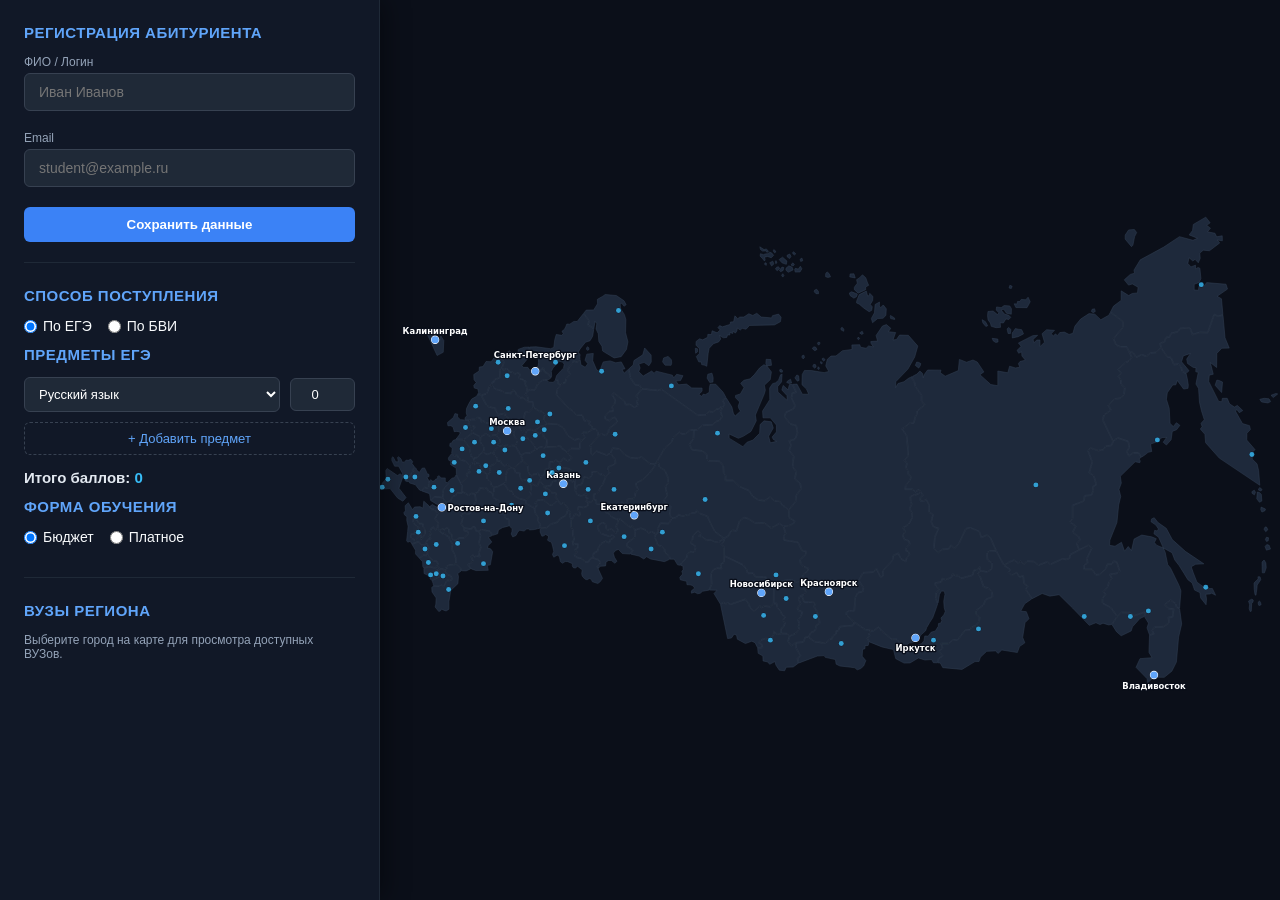
==== frontend/index.html @ 8ca17504 "Add files via upload" ====
<!DOCTYPE html>
<html lang="ru">
<head>
    <meta charset="UTF-8">
    <meta name="viewport" content="width=device-width, initial-scale=1.0, maximum-scale=1.0, user-scalable=no, viewport-fit=cover">
    <title>Интерактивная карта ВУЗов России</title>
    <link rel="stylesheet" href="styles.css">
</head>
<body>

<div id="app-container">
    <!-- Боковая панель на десктопе / Выдвижная шторка (Bottom Sheet) на смартфонах -->
    <div id="region-sidebar">
        <!-- Интерактивная зона свайпа и шапка шторки (активна на смартфонах) -->
        <div class="sheet-drag-area" id="sheet-drag-area">
            <div class="sheet-handle"></div>
            <div class="sheet-header-content">
                <div class="sheet-header-left">
                    <span class="sheet-icon">🎓</span>
                    <div>
                        <div class="sheet-title" id="sheet-title">Калькулятор и ВУЗы</div>
                        <div class="sheet-subtitle" id="sheet-subtitle">Нажмите или потяните вверх</div>
                    </div>
                </div>
                <div class="sheet-badge-wrap">
                    <span id="sheet-count-badge" class="sheet-count-badge" style="display: none;">0 ВУЗов</span>
                    <span class="sheet-toggle-arrow" id="sheet-arrow">▲</span>
                </div>
            </div>
        </div>

        <div class="sidebar-scrollable-content">
            <!-- Блок регистрации пользователя -->
            <div class="auth-section">
                <h3>Регистрация абитуриента</h3>
                <div id="reg-form" style="display: flex; flex-direction: column; gap: 8px;">
                    <div class="form-group">
                        <label>ФИО / Логин</label>
                        <input type="text" id="reg-name" class="form-input" placeholder="Иван Иванов">
                    </div>
                    <div class="form-group">
                        <label>Email</label>
                        <input type="email" id="reg-email" class="form-input" placeholder="student@example.ru">
                    </div>
                    <button class="btn-primary" onclick="handleRegister()">Сохранить данные</button>
                </div>
                <div id="reg-status" class="user-card" style="display: none;">
                    <p><strong>Пользователь:</strong> <span id="user-display-name">-</span></p>
                    <p><strong>Email:</strong> <span id="user-display-email">-</span></p>
                    <button style="background:none; border:none; color:#ef4444; cursor:pointer; padding:0; margin-top:4px; font-size:11px;" onclick="handleLogout()">Сменить аккаунт</button>
                </div>
            </div>

            <!-- Блок формата поступления и баллов ЕГЭ / БВИ -->
            <div class="ege-section">
                <h3>Способ поступления</h3>
                <div class="study-type-group" style="margin-bottom: 12px;">
                    <label>
                        <input type="radio" name="admissionMode" value="ege" checked onchange="toggleAdmissionMode()"> По ЕГЭ
                    </label>
                    <label>
                        <input type="radio" name="admissionMode" value="bvi" onchange="toggleAdmissionMode()"> По БВИ
                    </label>
                </div>
            
                <!-- Контейнер для динамических предметов ЕГЭ -->
                <div id="ege-container">
                    <h3>Предметы ЕГЭ</h3>
                    <div id="ege-subjects-list"></div>
                    <button type="button" id="add-subject-btn" class="btn-add-subject" onclick="addEgeSubject()">+ Добавить предмет</button>
                    <div class="ege-total" style="margin-top: 10px;">Итого баллов: <span id="total-ege-score">0</span></div>
                </div>
            
                <!-- Контейнер при выборе БВИ -->
                <div id="bvi-container" style="display: none; padding: 10px; background: #1e293b; border-radius: 8px; border: 1px solid #10b981; margin-bottom: 10px;">
                    <p style="margin: 0; font-size: 13px; color: #10b981; font-weight: 600;">★ Поступление по БВИ</p>
                    <p style="margin: 4px 0 0 0; font-size: 11px; color: #94a3b8;">Без вступительных испытаний (для победителей и призеров олимпиад)</p>
                </div>
            
                <h3 style="margin-top: 12px;">Форма обучения</h3>
                <div class="study-type-group">
                    <label>
                        <input type="radio" name="studyType" value="budget" checked onchange="updateSidebarUnis()"> Бюджет
                    </label>
                    <label>
                        <input type="radio" name="studyType" value="paid" onchange="updateSidebarUnis()"> Платное
                    </label>
                </div>
            </div>

            <!-- Список ВУЗов выбранного города/региона -->
            <div class="unis-section">
                <h3 id="sidebar-region-title">ВУЗы региона</h3>
                <div id="sidebar-unis-list">
                    <p style="font-size: 12px; color: #94a3b8;">Выберите город на карте для просмотра доступных ВУЗов.</p>
                </div>
            </div>
        </div>
    </div>

    <!-- Кнопка возврата к обзорной карте -->
    <button id="back-btn" onclick="resetMapView()">← Вся Россия</button>

    <!-- Контейнер для интерактивной SVG-карты -->
    <div id="map-container">
<svg id="russia-map" viewBox="0 0 800 500" fill="none" xmlns="http://www.w3.org/2000/svg">
    <!-- Фоновый прямоугольник для сброса масштаба -->
    <rect id="map-background" width="100%" height="100%" fill="transparent" />
    <g id="map-paths">
        <path class="region" data-region-name="Чукотский автономный округ" fill-rule="evenodd" clip-rule="evenodd" d="M632.98 124.92L632.32 126.79L633.97 127.89L635.84 126.79L635.18 124.48L632.98 124.92Z M563.68 120.09L565.22 123.38L575.1 123.49L577.96 118.22L576.09 114.16L574 116.46L569.94 116.13L568.84 118H566.64L566.31 120.2L563.68 120.09Z M559.83 103.61L559.17 106.03L561.15 106.47L561.92 104.38L559.83 103.61Z M662.37 62.57L668 69.25L669.23 68.01L670.77 60.32L672.61 56.73L670.56 53.96L665.44 54.37L662.37 58.98V62.57Z M749.26 129.71L747.98 115.58L744.07 113.36L753.34 106.96L752.03 102.65L734.8 101.22L732.71 103.96L728.01 104.35L727.49 108L723.71 107.74V102.65L728.01 101.22L729.71 97.69L728.8 88.43L727.1 87.77L725.01 89.08L724.88 85.68L720.83 87.25L718.09 84.12L719.14 79.03L722.53 82.03L724.49 80.46L727.36 83.6L729.06 79.68L728.67 74.98L731.8 72.37L737.28 72.89L746.42 65.97L744.2 63.36L748.77 64.02L748.64 59.58L743.68 60.49L742.24 57.36L735.58 56.05L738.2 52.79L734.8 50.31L737.93 48.09L734.02 43L722.92 49.53L722.27 54.88L719.27 58.79L726.71 61.8L722.66 63.62L710.65 60.36L696.69 69.63L675.8 80.98L670.19 90.12L670.71 92.86L666.92 93.91L661.57 98.74L665.36 103.44L668.75 102.39L673.84 105.26L673.32 110.35L668.62 110.88L665.49 112.7L658.83 108.53V117.01L652.04 122.1L649.42 127.18L660.69 135.63L660.79 135.7V141L660.73 141.07L652.28 150.96L654.37 156.37L658.41 158.13H663.97L664.04 158.27L666.17 162.7L669.68 163.22L669.79 163.24L669.85 163.35L672.1 167.33L676.81 165.06L676.9 165.02L676.99 165.05L681.4 166.46L684.76 163.47L684.82 163.41L684.9 163.4L690.08 163.05L693.93 159.02L693.23 155.14L693.19 154.93L693.39 154.87L697.27 153.63L698.32 149.94L698.37 149.78L698.53 149.76L701.83 149.42L702.87 146.29L702.92 146.16L703.05 146.13L709.13 144.7L710.71 141.89L710.78 141.77L710.91 141.76L720 141.22L720.18 141.21L720.24 141.38L722.35 147.16L728.67 145.23L728.71 145.22H728.75L735.67 145.39L741.25 129.38L741.34 129.11L741.59 129.24L744.96 131.01L749.26 129.71Z" fill="url(#paint0_linear_6001_6579)"/>
        <path class="region" data-region-name="Республика Саха (Якутия)" fill-rule="evenodd" clip-rule="evenodd" d="M475.85 174.8L478.86 177.19L480.24 175.01L480.7 173.2L479.03 172.16L477.02 171.86L475.85 174.8Z M544.13 150.73L549.18 151.39L549.4 153.92L547.42 154.47L545.12 153.04L544.13 150.73Z M557.42 142.38L558.3 146.45H560.38L560.82 142.82L558.73 141.07L557.42 142.38Z M562.03 145.79V150.4L567.19 149.3L572.02 146.78L570.38 143.04L567.19 142.6L564.77 142.05L563.02 144.69L562.03 145.79Z M554.56 124.92L556.87 128.43L561.15 129.31L561.26 124.37L559.83 121.95L554.78 121.63L552.14 123.49L548.08 122.83L547.75 125.58L550.17 128.11L548.85 129.64L545.01 126.46L540.39 126.9L540.06 130.63L540.5 134.48L542.59 137.11L543.36 140.08L547.64 141.29L551.59 140.96L551.27 136.78L554.12 137.11L556.32 133.49L558.95 134.04L560.71 132.06L558.95 130.3L555.11 129.2L552.04 125.58L554.56 124.92Z M535.23 134.15L535.89 137.11L538.52 140.19L540.17 139.53L538.19 135.9L535.23 134.15Z M649.2 127.61L647.87 130.19L640.69 134.24L635.47 129.28L630.25 128.76L622.8 133.59L617.72 139.85L615.89 146.25L612.49 147.29L608.32 145.21L604.27 145.6L602.18 148.34L600.35 146.77L598.66 148.6L596.57 146.64L599.57 143.64L592.52 143.12L588.48 146.64L590.69 154.21L586.65 158.13V152.26H583.91L581.17 154.73L580.51 151.73L584.56 148.08L580.25 148.34L567.46 154.87L569.94 157.87L566.29 161.39L567.72 164L570.33 162.7L570.59 166.48L573.73 170.14L568.89 171.31L567.46 173.27L568.77 176.4L564.85 177.06L559.63 175.49L558.06 181.36L549.18 179.8V192.85L542.92 191.81L533.26 183.06L536.78 180.58L530.91 171.83L527.13 170.01L521.38 171.96L514.99 169.48L514.07 179.41L502.46 184.37L498.02 181.36L498.67 179.01L486.79 178.88L483.66 183.06L482.88 185.8L482.09 181.76L479.87 179.8L477.26 182.54L473.64 184.35L473.44 186.83L475.13 189.09L475.17 189.13L475.18 189.19L475.95 193.21L481.54 201.12L481.59 201.19V206.41L484.44 209.84L484.6 210.03L484.41 210.18L477.89 215.36L477.51 218.36L477.5 218.42L477.47 218.47L475.94 220.76L474.79 226.34L474.74 226.56L474.53 226.53L471.33 226.15L466.17 230.36L466.15 230.37L466.13 230.38L464.39 231.28L468.49 237.53L468.52 237.59L468.53 237.65L469.92 255.13V255.24L469.85 255.31L466.26 259.29L468.63 261.12L468.75 261.21L468.72 261.36L467.75 266.01L469.85 268.3L469.92 268.37V271.72L472.4 273.43L472.55 273.54L472.49 273.72L471.29 276.89L471.28 276.94L471.25 276.97L467.52 281.48L467.16 284.71H473.33L473.4 284.77L476.04 286.84L479.06 284.83L479.2 285.01L480.79 286.99L480.92 287.15L480.91 287.17L482.99 290.32L483.13 290.52L482.92 290.66L480.56 292.16V294.95L483.17 295.15L485.35 293.63L485.57 293.47L485.7 293.71L488.4 298.89L488.43 298.94V299.01L488.21 305.16L491.84 307.2L491.8 307.38L490.24 313.82L492.19 318.14L496.58 319.46L496.84 319.54L496.73 319.79L493.37 327.62L492.71 337.37L496.08 340.96L499.73 338.17L499.79 338.12H499.87L505.36 337.9L507.31 334.42L507.47 334.14L507.7 334.36L510.66 337.33L514.52 332.83L520.58 319.81L520.63 319.7L520.76 319.68L524.81 319L524.87 318.99L524.94 319.02L532.91 322.21L532.95 322.31L534.66 327.46L539.37 325.32L539.49 325.26L539.6 325.34L542.53 327.36L542.58 327.4L542.61 327.47L547.91 339.48L554.79 352.24L559.12 349.4L559.14 349.39L559.17 349.38L563.67 347.58L563.8 347.53L563.91 347.62L567.35 350.41L569.21 348.75L569.38 348.6L569.54 348.75L572.3 351.29L574.83 348.76L574.9 348.68L575.01 348.69L581.31 348.91L581.39 348.92L581.45 348.96L585.39 352.03L593.13 349.15L593.27 349.1L593.37 349.19L595.96 351.35L606.61 346.46L606.69 346.43L606.76 346.44L609.84 347.1L613.19 345.85L612.77 343.35L612.74 343.17L612.9 343.09L621.14 338.8L619.08 332.99L619.03 332.85L619.13 332.74L621.9 329.78L620.76 326.91L615.48 323.46L615.3 323.34L615.4 323.15L618.18 317.79L613.01 314.22L612.79 314.06L612.97 313.86L615.37 311.05V299.07L615.53 299.01L625.65 295.16L626.05 290.59L626.07 290.38L626.28 290.37L632.28 289.97L633.64 286.26L633.44 282.41L633.43 282.25L636.47 280.83L634.29 273.11L630.26 270.28L630.12 270.18L630.17 270.02L632.81 260.65L629.15 250.87L629.1 250.74L629.18 250.63L631.23 247.96L631.34 247.83L631.5 247.88L638.63 250.32L643.17 249.34L644.76 246.55L644.82 246.45L644.94 246.43L650.33 245.64L651.29 242.18L642.32 223.58L642.29 223.51L642.3 223.43L643.21 218.88L643.23 218.79L643.31 218.73L649.32 214.49L647.06 210.13L646.97 209.97L647.11 209.84L652.93 204.39L652.99 204.33L653.07 204.32L658.25 203.79L661.22 200.46L661.75 194.66L658.39 191.65L658.31 191.58L658.3 191.48L658.13 187.73L655.98 184.51L655.87 184.34L658.58 181.81L655.82 178.53L655.66 178.35L655.84 178.2L662.56 172.02L662.6 171.99L662.64 171.97L665.66 170.72L667.91 167.44L663.67 158.62H658.32L658.27 158.6L654.09 156.78L653.99 156.74L653.96 156.64L651.77 151L651.72 150.87L651.82 150.76L660.3 140.82V135.94L649.2 127.61Z" fill="url(#paint1_linear_6001_6579)"/>
        <path class="region" data-region-name="Магаданская область" fill-rule="evenodd" clip-rule="evenodd" d="M676.88 256.37L680.37 254.07L682.72 252.11L685.98 251.33L684.94 244.67L690.68 242.84L695.12 238.93L699.17 238.8L696.16 243.1L699.04 245.59L703.21 240.89L704.26 233.45L708.04 232.01L711.04 228.09L707.91 225.74L705.17 229.14L702.3 226.4L701.52 212.95L699.04 204.99L699.82 199.11L704.65 192.2L707.39 192.07L708.7 188.15L714.31 195.85L718.22 195.2L718.49 192.33L717.57 186.45L716.58 182.32L712.81 180.19L712.71 180.14L712.69 180.02L711.97 176.26L709.54 174L705.62 174.36L705.44 174.37L705.37 174.2L703.04 168.1L699.69 167.39L699.59 167.37L699.53 167.29L694.16 159.48L690.37 163.45L690.3 163.52H690.21L685.02 163.88L681.62 166.92L681.52 167.01L681.39 166.97L676.93 165.54L672.11 167.87L671.91 167.96L671.79 167.76L669.49 163.69L666.42 163.23L668.4 167.36L668.47 167.49L668.39 167.6L666.02 171.06L665.98 171.12L665.91 171.14L662.86 172.4L656.34 178.4L659.1 181.68L659.25 181.85L659.08 182.01L656.5 184.42L658.57 187.52L658.61 187.57V187.64L658.79 191.36L662.16 194.38L662.26 194.46L662.25 194.58L661.7 200.59L661.69 200.67L661.64 200.73L658.55 204.18L658.48 204.25L658.39 204.26L653.2 204.8L647.57 210.07L649.85 214.45L649.95 214.64L649.78 214.77L643.67 219.07L642.8 223.45L651.64 241.8L655.72 239.08L655.82 239.02L655.93 239.05L665.17 242.13L665.31 242.18L665.34 242.32L666.36 247.45L666.38 247.53L666.34 247.61L664.14 251.61L665.8 254.93L669.47 252.23L669.54 252.18H669.61H674.34H674.48L674.55 252.3L676.88 256.37Z" fill="url(#paint12_linear_6001_6579)"/>
        <path class="region" data-region-name="Приморский край" fill-rule="evenodd" clip-rule="evenodd" d="M684 414.66L683.5 429.89L686.24 434.59L675.54 435.51L672.02 443.21L681.94 453.39L682.2 457.18L687.68 451.96L697.08 452.09L703.86 446.6L707.91 438.51L709.87 416.32L712.61 404.7L710.79 391.11L708.11 390.35L707.96 390.31L707.93 390.16L707.28 386.91L702.82 383.72L697.82 387.47L700.79 390.68L705.51 391.08L705.77 391.1L705.74 391.35L704.66 398.71L704.63 398.92H704.43L701.08 399.05L701.59 403.74L701.6 403.89L701.48 403.97L696.66 407.18L696.61 407.22H696.54L688.62 407.75L686.64 410.35L688.18 413.43L688.32 413.71L688.01 413.77L684 414.66Z" fill="url(#paint13_linear_6001_6579)"/>
        <path class="region" data-region-name="Хабаровский край" fill-rule="evenodd" clip-rule="evenodd" d="M679.63 398.24L683.11 403.92L681.81 408.1L683.93 414.18L687.6 413.37L686.14 410.43L686.07 410.3L686.16 410.18L688.3 407.37L688.37 407.28L688.48 407.27L696.44 406.74L701.09 403.65L700.57 398.84L700.54 398.58L700.8 398.57L704.21 398.44L705.22 391.54L700.65 391.16L700.56 391.15L700.5 391.08L697.28 387.6L697.1 387.4L697.32 387.24L702.67 383.23L702.81 383.12L702.96 383.22L707.64 386.57L707.72 386.63L707.74 386.72L708.38 389.92L710.77 390.6L711.96 375.2L710.26 370.37L702.69 354.97L700.21 351.97L697.99 341.13L696.48 337.53L695.95 336.95L690.29 334.61L688.33 332.26L690.03 328.86L685.85 327.17L677.11 325.6L670.32 329.12L667.97 339.44L665.1 335.78L661.83 339.96L659.09 332L653.35 335.52L648.52 334.74L648.78 330.17L655.05 314.51L656.61 298.84L658.44 291.27L656.88 285.01L658.96 279.39L658.05 273.39L671.23 260.47L675.41 261.25L675.8 259.68L674.63 257.85L676.47 256.64L674.2 252.67H669.69L665.86 255.49L665.63 255.66L665.5 255.41L663.65 251.71L663.59 251.6L663.65 251.49L665.87 247.46L664.88 242.55L655.89 239.55L651.76 242.31L650.76 245.92L650.71 246.07L650.56 246.1L645.13 246.9L643.55 249.67L643.49 249.76L643.39 249.79L638.66 250.81L638.6 250.83L638.53 250.81L631.51 248.4L629.65 250.82L633.3 260.55L633.32 260.63L633.3 260.7L630.68 269.98L634.64 272.76L634.72 272.81L634.74 272.89L637 280.9L637.05 281.1L636.87 281.18L633.93 282.55L634.13 286.29V286.34L634.12 286.38L632.68 290.29L632.63 290.43L632.47 290.45L626.52 290.84L626.12 295.36L626.11 295.51L625.97 295.56L615.86 299.4V311.14V311.23L615.8 311.3L613.51 313.97L618.63 317.51L618.8 317.64L618.71 317.83L615.93 323.18L621.09 326.55L621.15 326.59L621.18 326.66L622.41 329.74L622.47 329.88L622.36 330L619.59 332.97L621.58 338.58L629.77 334.32L629.93 334.23L630.06 334.37L632.76 337.29L632.87 337.41L632.8 337.56L628.78 346.27L629.22 350.48L629.24 350.64L629.1 350.72L626.08 352.44L626.28 355.88H633.03H633.16L633.23 355.99L636.3 360.6L639.68 360.39L645.18 355.33L646.06 351.57L646.1 351.39H646.3H650.42L651.7 348.82L651.78 348.66L651.96 348.69L654.88 349.14L655.03 349.16L655.07 349.31L657.77 357.63L657.82 357.77L657.71 357.87L655.92 359.67L655.86 359.73L655.78 359.74L649.13 360.81L650.79 364.34L650.86 364.49L650.75 364.61L648.1 367.48L647.44 371.24L647.42 371.3L647.38 371.35L643.46 375.93L645.14 378.02L645.25 378.16L645.14 378.31L642.49 381.85V386.12L649.56 389.65L649.61 389.67L649.64 389.72L655.33 397.59L658.88 394.22L658.96 394.15L659.05 394.16L666.68 394.29H666.77L666.83 394.34L670.21 397.07L680.39 393.63L680.81 393.49L680.7 393.92L679.63 398.24Z" fill="url(#paint14_linear_6001_6579)"/>
        <path class="region" data-region-name="Еврейская автономная область" fill-rule="evenodd" clip-rule="evenodd" d="M650.75 405.32L654.66 411.49L658.83 415.14L667.71 410.84L668.88 407.18L675.54 399.74L679.17 398.08L680.12 394.23L670.24 397.57L670.11 397.62L670.01 397.53L666.59 394.77L659.14 394.64L655.48 398.12L650.75 405.32Z" fill="url(#paint15_linear_6001_6579)"/>
        <path class="region" data-region-name="Амурская область" fill-rule="evenodd" clip-rule="evenodd" d="M579.71 382.12L588.6 377.55L595.39 379.9L603.62 378.6L615.63 390.47L630.51 405.88L636.38 403.53L640.04 405.22L642.65 403.92L647.61 405.49L650.29 405.14L655 397.97L649.29 390.05L642.14 386.48L642.01 386.41V386.26V381.77V381.69L642.05 381.62L644.64 378.17L642.96 376.07L642.83 375.91L642.96 375.76L646.97 371.09L647.63 367.33L647.65 367.26L647.69 367.21L650.28 364.4L648.55 360.73L648.41 360.44L648.73 360.39L655.63 359.27L657.27 357.63L654.66 349.6L652.06 349.2L650.79 351.74L650.72 351.87H650.57H646.49L645.63 355.51L645.62 355.58L645.56 355.63L639.94 360.81L639.88 360.86L639.79 360.87L636.19 361.09L636.05 361.1L635.97 360.98L632.9 356.37H626.06H625.83L625.81 356.14L625.59 352.32L625.58 352.17L625.71 352.09L628.72 350.37L628.29 346.26L628.28 346.19L628.31 346.13L632.29 337.51L629.83 334.84L613.28 343.44L613.7 345.97L613.73 346.16L613.54 346.23L609.95 347.58L609.88 347.61L609.81 347.59L606.74 346.94L596.02 351.85L595.88 351.91L595.76 351.81L593.17 349.65L585.43 352.53L585.3 352.58L585.2 352.49L581.21 349.39L575.1 349.18L572.47 351.8L572.31 351.97L572.14 351.81L569.38 349.26L567.52 350.91L567.36 351.05L567.2 350.92L563.71 348.09L559.37 349.82L555.15 352.59L560.49 356.15L560.69 356.29L560.55 356.49L558.96 358.72L561.42 361.18L565.88 358.7L566.09 358.59L566.21 358.8L568.34 362.57L571.76 361.76L572.03 361.69L572.06 361.98L572.56 368.69L576.04 370.68L576.27 370.81L576.12 371.03L574.16 373.81L579.71 382.12Z" fill="url(#paint16_linear_6001_6579)"/>
        <path class="region" data-region-name="Камчатский край" fill-rule="evenodd" clip-rule="evenodd" d="M774.96 287.09L775.28 288.61L777.25 289.88L778.2 287.47L777.12 285.69L774.96 287.09Z M781.18 284.17L780.86 285.63L783.02 286.45L784.16 285.18L782.07 283.35L781.18 284.17Z M779.85 287.35L779.34 293.37L781.69 296.42L783.85 295.41L783.4 289.44L781.69 287.85L779.85 287.35Z M783.21 300.74L782.89 302.96L783.91 305.18L786.7 303.91L787.08 302.45L783.21 300.74Z M786.8 318.38L785.76 320.37L787.32 322.62L789.23 320.81L788.02 318.55L786.8 318.38Z M791.98 201.39L794.02 203.42L797.98 200.17L796.25 199.76L791.98 201.39Z M743.85 187.88L742.32 192.45L748.11 198.95L748.92 189.61L745.78 188.19L743.85 187.88Z M782.03 204.94L783.55 207.28L789.34 208.19L791.68 206.98L790.26 204.54L785.99 204.03L782.03 204.94Z M782.05 281.35L781.01 268.3L779.57 262.29L775.27 257.99L775.66 251.59L777.88 249.76L770.44 241.15L770.57 235.14L773.7 231.75L772.92 228.35L766.65 226.53L760.25 215.17L761.82 214.13L763.78 216.87L766.91 214.91L762.08 210.34L759.47 211.78L755.3 209.07L755.23 209.15L753.08 204.08H748.77L748.25 207.08L745.5 206.82L736.63 189.06L737.15 183.45L740.68 182.67L738.06 172.23L743.68 176.66L743.81 164.13L748.25 159.56L754.9 159.43L751.12 150.17L749.31 130.2L745 131.51L744.91 131.54L744.82 131.49L741.61 129.8L736.07 145.72L736.01 145.89L735.83 145.88L728.78 145.7L722.27 147.69L722.05 147.76L719.85 141.71L711.07 142.24L709.5 145.03L709.45 145.13L709.34 145.15L703.29 146.58L702.24 149.72L702.19 149.87L702.04 149.88L698.74 150.23L697.7 153.89L697.66 154.02L697.54 154.06L693.74 155.26L694.42 159L699.88 166.94L703.27 167.65L703.4 167.68L703.44 167.8L705.76 173.86L709.61 173.51L709.71 173.5L709.79 173.57L712.36 175.95L712.42 176.01L712.43 176.09L713.15 179.82L716.69 181.82L719.14 179.54L712.48 171.57L714.05 166.35L720.44 164.13L717.05 169.22L717.83 173.14L722.92 176.66L725.27 176.79L725.14 180.45L727.36 180.97L725.27 191.41L727.62 195.33L728.41 207.47L730.23 215.3L732.71 223.13L729.84 226.27L730.75 229.27L729.19 231.36L733.23 236.06L733.89 243.5L746.03 257.2L782.05 281.35Z" fill="url(#paint17_linear_6001_6579)"/>
        <path class="region" data-region-name="Сахалинская область" fill-rule="evenodd" clip-rule="evenodd" d="M786.98 329.56L788.02 331.29L789.49 330.77L789.84 328L787.93 327.56L786.98 329.56Z M788.28 334.06L786.72 335.71L787.93 339L791.57 338.05L790.36 334.67L788.28 334.06Z M785.85 347.75L784.03 349.57L784.12 353.39L784.2 357.37L784.29 359.19H786.2L787.76 354.68L787.41 350.27L785.85 347.75Z M780.39 362.66L782.3 362.75L782.9 365.26L781.52 367.42L779.7 370.02L779.52 372.88L779 376.43L778.66 379.12L777.79 378.69L777.1 374.01L776.93 368.2L779.27 365.78L780.57 364.65L780.39 362.66Z M773.52 393.66L774.46 393.25L774.83 386.48L776 385.12L776.22 383.35L774.98 382.57L773.07 383.47L772.02 384.3L772.96 387.27L772.62 391.11L773.52 393.66Z M780.65 386.85L781.29 388.32L783.2 387.64L782.79 385.61L781.74 384.14L780.69 385.16L780.65 386.85Z M696.48 337.53L696.3 337.09L704 341.27L706.48 347.79L710.26 352.62L714.83 359.93L718.09 365.28L721.88 368.15L723.05 371.55L724.1 374.55L728.8 376.77L729.45 381.47L734.28 387.6L734.67 382.25L734.02 378.2L737.8 377.94L739.24 377.29L742.76 379.12L739.89 373.11H735.71L731.28 371.16L726.19 367.5L722.92 359.15L721.09 353.79L725.01 351.58L732.32 351.19L715.87 340.09L704.26 329.65L698.9 319.6L691.59 314.51L688.2 310.2L685.85 311.24L685.33 313.72L689.64 316.72L691.99 320.25L690.68 321.95L688.59 321.42L687.94 324.43L692.12 327.56L696.3 337.09L695.95 336.95L696.48 337.53Z" fill="url(#paint22_linear_6001_6579)"/>
        <path class="region" data-region-name="Воронежская область" fill-rule="evenodd" clip-rule="evenodd" d="M72.05 279.8L73.1401 281.87L72.9501 286.68L76.2701 288.46L76.2901 288.47L78.69 290.01L80.9201 288.47L80.98 288.42L81.0701 288.43L84.44 288.61L87.9701 286.45L88.3601 283.75L88.3901 283.52L88.6301 283.55L92.59 284.08L94.6701 283.42L94.87 283.36L94.9601 283.55L96.5201 286.67L100.03 287.92L100.81 287.22L101.05 283.3L98.7901 281.6L98.7001 281.54L98.69 281.42L98.5301 278.89L97.1001 277.54L94.91 275.93L94.8 275.85L94.8101 275.72L95.05 271.87L90.6801 268.48L90.6001 268.42L90.59 268.32L90.1801 265.74L88.5201 264.95L88.3801 264.88V264.73V263.1L87.7201 261.92L85.2401 261.77L84.8 262.79L84.7501 262.92L84.6101 262.94L83.6001 263.11L83.4601 263.13L83.37 263.02L82.6801 262.18H81.62L80.0001 263.65V266.42V266.5L79.9501 266.57L78.9901 267.9L79.8201 268.52L79.91 268.58V268.7L80.0001 270.05L80.0201 270.32L79.7501 270.31L77.9501 270.23L77.2201 271.46L77.7101 273.91L77.7401 274.04L77.6501 274.13L72.05 279.8Z" fill="url(#paint29_linear_6001_6579)"/>
        <path class="region" data-region-name="Белгородская область" fill-rule="evenodd" clip-rule="evenodd" d="M63.54 253.43L61.65 255.77L60.74 257.2L61.13 259.16L63.09 260.07L62.83 263.08L67.79 266.21L67.92 271.95L71.81 279.35L77.21 273.88L76.73 271.47L76.71 271.38L76.76 271.3L77.6 269.86L77.68 269.73L77.82 269.74L79.5 269.81L79.44 268.84L78.51 268.14L78.32 268L78.46 267.81L79.51 266.35V263.64L75.92 259.96L72.36 259.21L72.31 259.2L72.27 259.18L69.74 257.48L69.66 257.43L69.64 257.35L69.01 255.21L67.72 254.99L66.44 255.71L66.3 255.8L66.17 255.69L63.54 253.43Z" fill="url(#paint30_linear_6001_6579)"/>
        <path class="region" data-region-name="Курская область" fill-rule="evenodd" clip-rule="evenodd" d="M66.95 240.74L64.79 241.67L63.74 243.76L62.17 244.15L62.04 246.76L64.26 248.07L63.72 252.94L66.35 255.21L67.55 254.53L67.63 254.49L67.71 254.5L69.23 254.75L69.38 254.78L69.43 254.93L70.08 257.13L72.5 258.75L76.09 259.5L76.16 259.51L76.21 259.57L79.77 263.21L81.37 261.76L81.44 261.69H81.53H82.8H82.91L82.99 261.78L83.66 262.6L84.4 262.48L84.8 261.54L83.2 259.37L83.15 259.31V259.24L82.99 257.12L81.29 256.58L81.19 256.55L81.14 256.45L80.63 255.35L80.61 255.3V255.25V253.47L79.82 252.43L79.77 252.37V252.28V248.47L74.06 241.01L66.95 240.74Z" fill="url(#paint31_linear_6001_6579)"/>
        <path class="region" data-region-name="Брянская область" fill-rule="evenodd" clip-rule="evenodd" d="M75.03 223.3L71.44 223L68.83 220.52L69.09 218.17L66.61 217.65L65.18 221.18L59.96 225.61L60.35 228.48L63.09 228.35L65.18 230.05L65.96 233.71L68.31 233.45L71.05 233.97V235.79L67.64 240.28L74.11 240.52L82.15 234.63L81.52 233.59L81.48 233.53V233.47V232.17V232.06L81.55 231.99L82.51 231.03L82.53 231.02L82.56 231L83.92 230.19L83.77 229.11L82.14 228.99L81.26 229.69L81.13 229.79L80.99 229.71L79.55 228.89L79.49 228.85L79.45 228.79L78.56 227.08L78.54 227.03V226.97L78.47 225.4V225.33L78.5 225.27L79.33 223.83L75.48 223.58H75.41L75.35 223.53L75.03 223.3Z" fill="url(#paint32_linear_6001_6579)"/>
        <path class="region" data-region-name="Смоленская область" fill-rule="evenodd" clip-rule="evenodd" d="M86.39 201.2L85.8 202.25L81.49 204.73L79.27 208.25L76.92 213.08L76.66 217L77.32 219.35L75.62 221.44L75.51 223.05L75.58 223.1L79.69 223.36L81.35 222.64L81.4 222.61H81.45L84.71 222.68L86.49 221.04L86.56 220.97H86.66L89.06 221.11L89.23 221.12L89.28 221.28L90.29 224.75L91.18 224.22L91.26 224.18L91.34 224.19L93.12 224.47L93.22 224.48L93.28 224.57L94.16 225.82L98.82 225.36L101.6 223.57L104.69 219.14L104.81 218.07L102.68 215.48L102.64 215.43L102.63 215.36L102.31 213.01L97.08 212.08L97.03 212.07L96.98 212.04L94.45 210.19L94.4 210.15L94.38 210.1L91.02 203.81V203.8L91.01 203.79L89.95 201.27L88.95 200.74L86.92 201.26L86.87 201.27H86.82L86.39 201.2Z" fill="url(#paint33_linear_6001_6579)"/>
        <path class="region" data-region-name="Орловская область" fill-rule="evenodd" clip-rule="evenodd" d="M74.53 240.82L80.2 248.24L80.25 248.31V248.39V252.2L81.05 253.24L81.1 253.3V253.39V255.2L81.54 256.15L83.26 256.7L85.9 256.83L86.71 255.39L86.74 255.34L86.77 255.32L91.76 251.27L92.28 247.18L90.11 245.21L90.08 245.18L90.06 245.13L88.96 242.74L88.94 242.68V242.63L89.07 238.47L82.5 234.98L74.53 240.82Z" fill="url(#paint34_linear_6001_6579)"/>
        <path class="region" data-region-name="Липецкая область" fill-rule="evenodd" clip-rule="evenodd" d="M91.96 251.74L87.11 255.66L86.24 257.2L86.17 257.33L86.02 257.32L83.48 257.2L83.63 259.14L85.21 261.28L87.88 261.44L88.02 261.45L88.08 261.56L88.84 262.92L88.87 262.97V263.04V264.58L90.51 265.36L90.62 265.41L90.64 265.54L91.05 268.15L95.33 271.48L97.41 270.52L97.97 269.23L97.64 267.14L97.04 265.87L96.98 265.76L97.05 265.65L97.94 264.08L97.98 264.01L98.05 263.97L101.71 262.28L103.86 260.32L103.93 257.93L103.41 256.33L101.49 254.8L101.43 254.76L101.41 254.7L100.78 252.99L98.94 252.81L96.06 254.15L96 254.18L95.93 254.17L93.88 253.97L93.78 253.96L93.72 253.88L91.96 251.74Z" fill="url(#paint35_linear_6001_6579)"/>
        <path class="region" data-region-name="Тамбовская область" fill-rule="evenodd" clip-rule="evenodd" d="M104.35 260.06L104.34 260.44V260.54L104.27 260.61L102.01 262.66L101.98 262.69L101.95 262.71L98.3201 264.38L97.5301 265.78L98.09 266.97L98.1101 267V267.03L98.4601 269.22L98.4701 269.29L98.44 269.36L97.8201 270.79L97.7901 270.88L97.7001 270.92L95.5401 271.92L95.3 275.62L97.3901 277.15L97.4001 277.16L97.41 277.17L98.9301 278.61L99.0001 278.68L99.01 278.77L99.1701 281.28L101.36 282.93L104.57 282.37L110.99 279.06L111.8 277.94L111.87 272.61V272.59V272.57L112.49 268.95L112.5 268.88L112.54 268.83L115.35 265.5L113.09 263L111.76 263.85L111.73 263.87L111.7 263.88L110.54 264.22L110.44 264.25L110.35 264.2L108.57 263.17L108.51 263.14L108.47 263.08L106.9 260.19L104.35 260.06Z" fill="url(#paint36_linear_6001_6579)"/>
        <path class="region" data-region-name="Тульская область" fill-rule="evenodd" clip-rule="evenodd" d="M89.5599 238.47L89.4299 242.59L90.4799 244.88L92.6999 246.91L92.7899 246.99L92.7799 247.12L92.2399 251.32L94.0299 253.49L95.9199 253.68L98.7999 252.34L98.8599 252.31L98.9299 252.32L100.75 252.5L100.92 251.43L100.93 251.37L100.96 251.32L102.26 249.54L102.27 249.53L102.28 249.52L104.89 246.72V244.96V244.86L104.96 244.79L106.52 243.23L106.2 240.04L104.32 238.87L104.26 238.84L104.22 238.77L103.41 237.07L99.4299 237.26L98.4699 238.41L98.3399 238.57L98.1599 238.46L94.6999 236.36L93.7299 236.06L89.5599 238.47Z" fill="url(#paint37_linear_6001_6579)"/>
        <path class="region" data-region-name="Рязанская область" fill-rule="evenodd" clip-rule="evenodd" d="M105.24 247.05L102.65 249.84L101.39 251.56L101.2 252.74L101.84 254.47L103.77 256L103.83 256.04L103.85 256.11L104.4 257.82L104.41 257.86V257.9L104.37 259.58L107.06 259.71L107.19 259.72L107.26 259.84L108.87 262.79L110.5 263.73L111.53 263.42L113.01 262.48L113.18 262.37L113.32 262.53L115.81 265.29L117.48 265.87L118.99 265.81L123.99 261.35L124 261.34L124.02 261.33L126.67 259.45L126.05 257.78L125.03 254.99L119.91 246.36L116.78 246.24L115.69 247.2L115.55 247.32L115.4 247.22L114.16 246.4V246.39L112.94 245.54L112.33 246.04L112.29 246.08L112.24 246.09L110.05 246.64L109.97 246.66L109.89 246.62L108.67 246.07L107.83 246.85L107.76 246.91L107.67 246.92L105.24 247.05Z" fill="url(#paint38_linear_6001_6579)"/>
        <path class="region" data-region-name="Калужская область" fill-rule="evenodd" clip-rule="evenodd" d="M103.43 236.58L104.18 235.65L105.36 233.94V229.91L103.51 228.89L103.45 228.86L103.42 228.81L101.98 226.55L101.95 226.5V226.45L101.59 224.15L99.03 225.8L98.98 225.83L98.93 225.84L94.06 226.32L93.92 226.33L93.84 226.21L92.94 224.93L91.35 224.68L90.26 225.33L90 225.48L89.91 225.18L88.86 221.59L86.74 221.46L84.97 223.1L84.89 223.17H84.8L81.5 223.1L79.91 223.8L78.96 225.45L79.02 226.9L79.85 228.5L81.09 229.2L81.91 228.55L81.99 228.49L82.08 228.5L84 228.64L84.19 228.65L84.22 228.85L84.43 230.28L84.45 230.44L84.31 230.53L82.83 231.4L81.97 232.27V233.4L82.65 234.51L89.31 238.05L93.58 235.58L93.67 235.53L93.77 235.56L94.87 235.9L94.89 235.91L94.92 235.93L98.23 237.94L99.13 236.87L99.19 236.79L99.3 236.78L103.43 236.58Z" fill="url(#paint39_linear_6001_6579)"/>
        <path class="region" data-region-name="Москва" fill-rule="evenodd" clip-rule="evenodd" d="M102.03 223.81L102.42 226.33L103.79 228.49L105.72 229.56L105.85 229.63V229.77V234.01V234.09L105.81 234.15L104.58 235.93L104.56 235.94L103.84 236.85L104.63 238.5L106.56 239.69L106.66 239.76L106.67 239.88L107.01 243.3L107.02 243.41L106.94 243.49L105.37 245.07V246.56L107.56 246.44L108.45 245.61L108.57 245.5L108.72 245.56L110.01 246.15L112.06 245.63L112.78 245.05L112.92 244.93L113.07 245.04L114.43 245.99L115.51 246.71L116.54 245.81L116.61 245.74L116.71 245.75L119.92 245.88L121.13 244.03L121.96 241.68L121.18 240.97L121.17 240.95L121.16 240.94L119.72 239.09L119.69 239.06L119.68 239.02L118.52 235.46L118.49 235.38L118.52 235.31L119.34 232.78L119.35 232.73L119.38 232.69L122.05 229.61L122.07 229.6V229.59L123.73 228.07L124.1 226.21L121.99 223.72L116.97 223.79H116.9L116.84 223.75L111.29 220.19L111.17 220.11L111.18 219.97L111.31 217.87L110.65 217.54L110.09 218.1L110.04 218.16L109.95 218.17L105.21 218.83L105.16 219.26V219.32L105.12 219.37L102.03 223.81Z" fill="url(#paint40_linear_6001_6579)"/>
        <path class="region" data-region-name="Владимирская область" fill-rule="evenodd" clip-rule="evenodd" d="M123.74 228.72L122.41 229.94L119.78 232.97L119 235.38L120.13 238.82L121.53 240.63L122.4 241.43L122.52 241.54L122.47 241.69L121.58 244.22L121.57 244.25L121.55 244.27L120.34 246.13L125.33 254.56L128.82 252.47L128.87 252.44H128.94L133.36 252.29L138.22 249.36L137.2 246.51L132.45 240.41L130.09 239.38L130.04 239.36L130.01 239.33L128.2 237.37L128.06 237.22L128.19 237.06L129.51 235.29L130.07 233.06L128.96 231.95L126.58 233.92L126.4 234.07L126.24 233.9L123.98 231.49L123.92 231.43V231.34L123.74 228.72Z" fill="url(#paint41_linear_6001_6579)"/>
        <path class="region" data-region-name="Ивановская область" fill-rule="evenodd" clip-rule="evenodd" d="M130.19 232.49L130.51 232.81L130.61 232.91L130.57 233.04L129.97 235.45L129.96 235.5L129.93 235.54L128.7 237.19L130.33 238.96L132.7 239.99L132.75 240.02L132.79 240.07L137.61 246.24L137.64 246.28L137.65 246.31L138.67 249.18L140.24 248.87L141.38 247.23L141.45 247.13H141.57L144.48 246.9L144.59 246.89L144.67 246.97L145.81 248.04L147.63 247L148.16 240.65L145.29 239.07L145.17 239.01L145.16 238.87L145.02 236.26L143.69 235.07L141.56 235.77L141.47 235.81L141.38 235.76L134.36 232.03L130.19 232.49Z" fill="url(#paint42_linear_6001_6579)"/>
        <path class="region" data-region-name="Костромская область" fill-rule="evenodd" clip-rule="evenodd" d="M137.32 233.05L141.51 235.28L143.67 234.56L143.81 234.52L143.91 234.61L145.42 235.97L145.49 236.03L145.5 236.13L145.64 238.71L148.54 240.3L148.68 240.38L148.66 240.54L148.13 246.9L156.77 246.98L157.83 246.27L157.89 246.23H157.97L160.81 246.3L160.98 246.31L161.03 246.46L161.82 248.68L164.12 249.69L164.16 249.71L164.19 249.74L166.15 251.73L169.34 248.48L169.41 248.41H169.52L177.27 248.56L177.41 243.68V243.59L177.47 243.52L178.97 241.88L177.28 240.18L173.19 241.2L173.09 241.23L173.01 241.18L166.83 237.56L166.77 237.53L166.74 237.47L163.01 230.6L157.39 227.19L148.79 226.75L145.85 228.81L145.79 228.85L145.72 228.86L142.38 229L141.39 230.55L141.36 230.6L141.31 230.63L137.32 233.05Z" fill="url(#paint43_linear_6001_6579)"/>
        <path class="region" data-region-name="Тверская область" fill-rule="evenodd" clip-rule="evenodd" d="M124.43 225.85L128.12 224.18L127.61 222.44L127.59 222.39L127.6 222.33L128.74 216.08L128.78 215.87L129 215.88L132.19 216.1L136.23 212.17L135.7 207.5L131.75 207.52L131.72 207.78L131.37 207.46L127.01 203.59L124.41 203.74L124.31 203.75L124.24 203.69L121.12 201.14L121.06 201.09L121.04 201.01L120.49 198.71L118.16 197.06L117.31 197.72L116.92 199.84L116.88 200.06L116.66 200.04L110.92 199.55L110.84 199.54L110.78 199.49L108.85 197.8L103.25 196.34L103.2 196.32L103.16 196.3L100.21 194.16L100.2 194.15L100.18 194.14L98.62 192.57L97.11 194.08L96.22 197.78L96.21 197.82L96.19 197.86L94.53 200.42L94.47 200.51L94.37 200.52L90.48 201.28L91.46 203.59L94.78 209.83L97.22 211.61L102.57 212.56L102.75 212.59L102.77 212.76L103.1 215.23L105.25 217.85L105.31 217.93L105.3 218.02L105.27 218.33L109.8 217.7L110.43 217.07L110.56 216.95L110.71 217.03L111.67 217.51L111.81 217.58L111.8 217.74L111.68 219.86L117.04 223.3L122.1 223.23H122.21L122.29 223.32L124.43 225.85Z" fill="url(#paint44_linear_6001_6579)"/>
        <path class="region" data-region-name="Ярославская область" fill-rule="evenodd" clip-rule="evenodd" d="M148.34 226.48L145.18 223.46L145.08 223.36L145.12 223.22L146.34 218.79L143.99 215.92L141.95 216.02L141.88 216.03L141.81 215.99L136.51 212.57L132.45 216.52L132.37 216.6L132.26 216.59L129.18 216.38L128.09 222.36L128.64 224.24L128.7 224.44L128.51 224.53L124.57 226.31L124.19 228.21L124.4 231.22L126.44 233.4L128.83 231.44L129 231.3L129.15 231.45L129.75 232.05L134.38 231.54L134.46 231.53L134.52 231.56L136.83 232.79L141.01 230.24L142.04 228.63L142.11 228.53L142.23 228.52L145.63 228.37L148.34 226.48Z" fill="url(#paint45_linear_6001_6579)"/>
        <path class="region" data-region-name="Оренбургская область" fill-rule="evenodd" clip-rule="evenodd" d="M142.46 319.9L142.32 322.86L143.89 326.64L145.71 326.25L147.02 325.08L149.76 326.38L149.63 328.21L148.85 329.91L149.76 330.95L152.37 331.87L153.42 335.52L154.46 340.09L153.29 342.96L154.46 345.31L157.46 343.48L158.77 343.88L159.68 345.83L160.33 349.23L162.29 350.66L164.64 349.1L166.86 349.23L171.04 351.05L170.91 353.01L171.82 354.58L173.91 354.97L175.61 353.14L177.43 354.97L179.78 356.41L179.26 360.06L179.78 362.15L182.13 364.76L184.09 365.41L186.05 364.24L187.62 364.76L188.79 367.11L193.62 368.68L195.71 367.11L197.8 364.11L194.1 356.02L193.77 355.8L193.71 355.75L193.68 355.67L192.87 353.25L192.82 353.09L192.95 352.99L194.96 351.42L195.44 349.96L194.45 347.82L189.28 346.23L186.87 346.87L185.62 349.81L185.55 349.97L185.37 349.95L182.25 349.65L182.16 349.64L182.1 349.58L179.26 346.73L173.99 345.53L173.88 345.51L173.83 345.41L172.69 343.2L172.61 343.04L172.73 342.92L174.78 340.73L173.49 339.37L173.42 339.29V339.19L173.5 337.82L173.51 337.65L173.67 337.6L175.57 337.04L175.77 333.82L173.06 333.96L171.75 334.83L171.42 335.05L171.37 334.66L170.91 330.85L170.89 330.66L171.07 330.6L172.29 330.12L172.43 327.86L171.2 326.49L171.14 326.42V326.32L171.29 321L169.81 318.93L169.77 318.86V318.79V311.68L168.34 308.53L168.31 308.45L168.33 308.38L168.98 305.53L167.1 303.41L167.02 303.74V303.75L166.05 306.97L166.04 306.99L166.03 307.01L165.28 308.43L165.25 308.5L165.18 308.53L159.64 311.64L158.25 314.19L158.2 314.28L158.11 314.31L154.3 315.51H154.28H154.26L152.31 315.8L148.4 319.2L148.34 319.25L148.26 319.26L142.61 319.7L142.46 319.9Z" fill="url(#paint46_linear_6001_6579)"/>
        <path class="region" data-region-name="Саратовская область" fill-rule="evenodd" clip-rule="evenodd" d="M115.03 317.62L117.52 319.99L117.26 322.6L116.61 324.69L118.04 327.3L120.91 325.99L122.35 323.12L124.05 321.29L128.09 322.08L130.31 320.25L131.88 320.12L133.05 321.03L137.1 320.77L140.1 319.99L142.12 319.54L142.24 319.38L142.31 317.61L142.1 316.11L140.11 313.25L140.06 313.17L140.07 313.09L140.36 309.59L138.1 306.75L138.07 306.71L138.06 306.66L137.24 303.44L137.23 303.42V303.4L137.09 301.54L135.23 300.92L135.2 300.91L135.19 300.9L129.65 297.91L129.53 297.85L129.52 297.71L129.45 294.69L124.04 293.75L124 293.74L123.96 293.72L118.2 290.36L118.08 290.29V290.15V288.27L117.28 286.86L114.49 286.57L114.37 286.56L114.31 286.46L110.21 280.01L104.76 282.82L104.73 282.84L104.69 282.85L101.53 283.39L101.29 287.35V287.45L101.21 287.52L100.34 288.3L100.59 291.45L102.23 293.59L104.68 294.1L104.75 294.12L104.8 294.17L109.21 298.44L109.28 298.51V298.62V301.82V301.91L109.22 301.98L107.27 304.19L107.15 306.27L108.73 306.38L110.54 305.6L110.87 305.46L110.88 305.82L111.01 309.35L112.12 310.95L114.69 311.46L114.88 311.5L114.89 311.7L115.03 317.62Z" fill="url(#paint47_linear_6001_6579)"/>
        <path class="region" data-region-name="Самарская область" fill-rule="evenodd" clip-rule="evenodd" d="M137.58 301.52L137.71 303.35L138.52 306.49L140.8 309.36L140.86 309.44L140.85 309.53L140.56 313.04L142.53 315.89L142.56 315.93L142.57 315.99L142.8 317.56V317.58V317.6L142.73 319.2L148.14 318.78L152.04 315.39L152.1 315.34L152.17 315.33L154.17 315.04L157.87 313.87L159.24 311.34L159.28 311.28L159.34 311.25L164.88 308.14L165.59 306.81L166.55 303.62L166.9 302.16L164.13 298.16L162.95 297.11L161.69 297.97L161.65 298L161.6 298.01L160.48 298.24L160.32 298.27L160.23 298.14L157.98 294.91L157.3 295.41L154.47 298.39L154.45 298.42L154.42 298.43L152.78 299.4L152.69 299.46L152.59 299.43L150.5 298.91L150.44 298.89L150.4 298.85L147.19 296.02L145.03 294.44L143.03 294.65L139.7 295.09L138.38 296.96L138.32 297.78L139.37 298.31L139.54 298.39L139.5 298.56L139.13 300.73L139.11 300.86L138.99 300.92L137.58 301.52Z" fill="url(#paint48_linear_6001_6579)"/>
        <path class="region" data-region-name="Ульяновская область" fill-rule="evenodd" clip-rule="evenodd" d="M129.94 294.59L130.01 297.55L135.4 300.47L137.31 301.1L138.67 300.52L138.99 298.66L137.96 298.14L137.81 298.07L137.83 297.91L137.9 296.86V296.79L137.94 296.74L139.37 294.72L139.43 294.63L139.53 294.62L142.97 294.17H142.98L145.07 293.94L145.17 293.93L145.24 293.99L147.48 295.64H147.49L147.5 295.65L150.67 298.45L152.61 298.94L154.15 298.03L156.96 295.07L156.98 295.05L156.99 295.04L157.69 294.52L155.6 291.94L155.48 291.79L155.61 291.63L156.51 290.59L156.32 288.36L152.11 288.07L152 288.06L151.93 287.97L149.53 284.55L146.51 284.41L146.35 284.4L146.29 284.26L145.19 281.52L141.88 277.59L141.44 278.14L140.85 281.07L140.84 281.12L140.81 281.16L140.07 282.28L139.96 282.44L139.78 282.37L134.72 280.62V285.88V285.98L134.66 286.04L133.57 287.27L134.54 289.14L134.59 289.23L134.56 289.33L134.11 290.6L134.09 290.65L134.05 290.7L129.94 294.59Z" fill="url(#paint49_linear_6001_6579)"/>
        <path class="region" data-region-name="Пензенская область" fill-rule="evenodd" clip-rule="evenodd" d="M118.92 266.29L117.46 266.35L117.41 266.36L117.37 266.34L115.75 265.78L112.95 269.09L112.35 272.64L112.28 278.02V278.1L112.24 278.16L111.35 279.39L111.31 279.44L111.26 279.47L110.64 279.79L114.65 286.1L117.45 286.39L117.58 286.4L117.64 286.51L118.54 288.08L118.57 288.14V288.2V290.01L124.17 293.28L129.62 294.23L133.67 290.39L134.06 289.27L133.07 287.34L132.99 287.19L133.1 287.07L134.24 285.79V280.5L132.29 280.37L132.15 280.36L132.09 280.23L130.72 277.28L127.59 276.72L126.56 277.62L126.34 277.8L126.19 277.56L124.25 274.34L124.22 274.29L124.21 274.24L123.93 270.64H120.64H120.47L120.41 270.48L118.92 266.29Z" fill="url(#paint50_linear_6001_6579)"/>
        <path class="region" data-region-name="Республика Мордовия" fill-rule="evenodd" clip-rule="evenodd" d="M126.93 259.86L124.31 261.72L119.37 266.12L120.81 270.16H124.16H124.38L124.4 270.38L124.7 274.14L126.46 277.06L127.37 276.28L127.45 276.2L127.57 276.22L130.93 276.82L131.06 276.84L131.11 276.96L132.47 279.89L134.24 280.02V279.93L134.56 280.05L139.76 281.85L140.38 280.93L140.97 277.98L140.98 277.93L141.02 277.88L141.69 277.07L142.77 275.26L142.83 273.98L141.39 273.16L141.29 273.1L141.27 272.98L141.06 271.45L140.17 270.95L139.7 271.73L139.63 271.84H139.5L135.99 271.98L135.6 272.96L135.53 273.14L135.33 273.11L133.54 272.81L133.42 272.79L133.37 272.69L131.5 269.17L131.47 269.13V269.08L130.96 263.93L126.93 259.86Z" fill="url(#paint51_linear_6001_6579)"/>
        <path class="region" data-region-name="Чувашская Республика" fill-rule="evenodd" clip-rule="evenodd" d="M143.32 273.97L143.25 275.35L143.24 275.41L143.21 275.46L142.18 277.18L145.58 281.24L145.61 281.27L145.62 281.31L146.1 282.49L148.62 281.76H148.63L148.66 281.75L151.99 281.33L152.34 278.75L152.35 278.63L152.46 278.57L154.18 277.6L154.21 277.58L154.24 277.57L157.67 276.71L158.02 273.85L157.08 268.79L150.55 266.69L146.82 267.75L146.46 271.62L146.45 271.73L146.36 271.8L143.32 273.97Z" fill="url(#paint52_linear_6001_6579)"/>
        <path class="region" data-region-name="Нижегородская область" fill-rule="evenodd" clip-rule="evenodd" d="M125.55 254.99L126.51 257.61L127.17 259.41L131.36 263.65L131.42 263.71L131.43 263.8L131.95 268.98L133.74 272.35L135.22 272.6L135.6 271.66L135.66 271.51H135.82L139.35 271.36L139.88 270.5L140 270.3L140.21 270.42L141.4 271.09L141.51 271.15L141.53 271.27L141.73 272.79L143.07 273.56L145.99 271.47L146.35 267.54L146.37 267.37L146.53 267.33L150.32 266.25L150.5 260.59L150.51 260.36L150.73 260.35L154.16 260.21L156 258.73L156.13 258.62L156.28 258.72L159.97 261.03L162.88 256.95L163.02 256.75L163.22 256.9L166.69 259.4L169.1 258.34L170.16 257.09L168.1 254.41L163.88 250.11L161.53 249.09L161.43 249.04L161.4 248.94L160.63 246.78L158.03 246.72L156.97 247.42L156.91 247.46H156.84L147.93 247.39L145.89 248.55L145.74 248.64L145.6 248.52L144.41 247.4L141.72 247.6L140.59 249.23L140.53 249.31L140.43 249.33L138.61 249.69L133.56 252.74L133.5 252.77H133.44L129.01 252.92L125.55 254.99Z" fill="url(#paint53_linear_6001_6579)"/>
        <path class="region" data-region-name="Республика Марий Эл" fill-rule="evenodd" clip-rule="evenodd" d="M159.82 261.51L156.17 259.22L154.4 260.63L154.33 260.68L154.26 260.69L150.98 260.83L150.81 266.26L157.36 268.38L157.5 268.42L157.53 268.56L158.5 273.8L158.51 273.84L158.5 273.87L158.18 276.53L159.94 275.83L159.97 275.82H160L165.48 275.06L165.54 275.05L165.59 275.07L169.47 276.28L169.56 276.31L169.61 276.39L170.83 278.42L172.81 276.57L172.67 272.23L171.78 270.1L169.13 267.14L162.28 265.94L162.22 265.93L162.17 265.89L160.57 264.59L160.5 264.54L160.48 264.46L159.82 261.51Z" fill="url(#paint54_linear_6001_6579)"/>
        <path class="region" data-region-name="Республика Татарстан" fill-rule="evenodd" clip-rule="evenodd" d="M172.82 277.22L170.94 278.98L170.72 279.18L170.56 278.93L169.24 276.72L165.5 275.55L160.1 276.3L158.11 277.08V277.1L157.95 277.14L154.38 278.03L152.8 278.93L152.44 281.58L152.42 281.76L152.23 281.79L148.74 282.23L146.29 282.94L146.69 283.93L149.67 284.07L149.79 284.08L149.86 284.17L152.26 287.59L156.56 287.88L156.76 287.9L156.78 288.11L157.01 290.65L157.02 290.75L156.95 290.83L156.11 291.8L158.08 294.23L158.09 294.21L158.24 294.42L160.54 297.73L161.46 297.55L162.83 296.6L162.99 296.5L163.13 296.62L164.48 297.82L164.5 297.83L164.52 297.86L167.36 301.97L167.42 302.06L167.4 302.17L167.24 302.83L169.43 305.3L169.52 305.39L169.49 305.51L168.82 308.4L170.17 311.39H170.77L171.62 309.47L172.68 307.11L172.75 306.96L172.92 306.97L174.74 307.04L174.81 307.05L174.86 307.08L177.26 308.56L177.83 307.76L177.4 305.12L175.7 303.42L175.62 303.34L175.63 303.22L176.02 300.55L176.05 300.31L176.29 300.34L180.73 300.87L184.34 299.71L184.81 296.75L183.53 296.56L183.44 296.55L183.38 296.47L182.54 295.49L182.38 295.29L182.59 295.13L184.49 293.75L184.58 293.1L182.93 292.91L182.76 292.88L182.72 292.71L182.49 291.65L182.47 291.56L182.52 291.48L183.48 289.76L182.86 289.29L179.65 291.05L179.57 291.09L179.48 291.07L175.68 290.31L175.57 290.29L175.52 290.2L173.92 287.61L173.9 287.58L173.89 287.56L172.9 284.43L172.89 284.4V284.36L172.82 277.22Z" fill="url(#paint55_linear_6001_6579)"/>
        <path class="region" data-region-name="Удмуртская Республика" fill-rule="evenodd" clip-rule="evenodd" d="M173.89 285.93L174.35 287.38L175.87 289.86L179.49 290.58L182.77 288.79L182.9 288.72L183.03 288.81L183.94 289.5L184.11 289.63L184.01 289.81L182.99 291.64L183.16 292.44L184.89 292.65L185.14 292.68L185.1 292.93L184.95 293.92L184.94 294.02L184.86 294.08L183.08 295.37L183.7 296.09L185.11 296.3H187.36L189.65 294.23L189.72 289L189.73 288.75L189.98 288.77L192.07 288.91L194.25 286.52L195.61 282.98L195.62 282.93L195.65 282.9L197.76 280.65L200.19 274.39L198.96 273.43L198.94 273.42L198.92 273.4L197.49 271.75L195.57 272.11L195.45 272.13L195.36 272.05L192.84 269.67L188.9 269.53L188.84 270.89V270.91L188.61 272.81L188.6 272.91L188.52 272.97L185.71 275.33L185.59 275.43L185.45 275.36L183.2 274.32L181.46 274.18L179.69 280.62L179.65 280.77L179.49 280.79L175.67 281.38L173.89 285.93Z" fill="url(#paint56_linear_6001_6579)"/>
        <path class="region" data-region-name="Республика Башкортостан" fill-rule="evenodd" clip-rule="evenodd" d="M189.99 294.58L187.62 296.73L187.55 296.79H187.45H185.3L184.8 299.94L184.78 300.08L184.63 300.13L180.83 301.35L180.77 301.36H180.72L176.46 300.85L176.13 303.17L177.8 304.83L177.86 304.88L177.87 304.97L178.32 307.78L178.34 307.88L178.28 307.96L177.52 309.03L177.39 309.21L177.2 309.09L174.66 307.53L173.06 307.46L172.06 309.67L171.15 311.73L171.08 311.87H170.92H170.25V318.71L171.73 320.78L171.78 320.85V320.93L171.63 326.24L172.86 327.61L172.93 327.69L172.92 327.79L172.77 330.3L172.76 330.46L172.61 330.52L171.42 330.98L171.81 334.21L172.85 333.51L172.9 333.48L172.97 333.47L176.02 333.32L176.29 333.31L176.27 333.58L176.04 337.24L176.03 337.4L175.87 337.45L173.98 338.01L173.92 339.11L175.29 340.56L175.45 340.72L175.29 340.89L173.2 343.13L174.21 345.08L179.43 346.28L179.5 346.29L179.55 346.34L182.38 349.18L185.24 349.45L186.47 346.57L186.52 346.46L186.63 346.43L189.07 345.78L189.42 343.59L189.73 341.3L189.75 341.13L189.91 341.1L193.02 340.37L193.38 337.87L193.39 337.83L193.41 337.78L196 333.37L196.04 333.31L196.09 333.28L200.44 330.84L200.55 330.78L200.66 330.84L202.82 331.95H203.87L204.66 329.16L204.7 329.03L204.82 328.99L206.99 328.32L208.19 327.37L206.52 325.63L205.54 326.09L203.94 326.93L203.85 326.97L203.75 326.94L196.82 324.66L196.78 324.64L196.75 324.61L195.15 323.32L195.1 323.28L195.08 323.23L193.25 319.11L193.21 319.03L193.24 318.94L194.08 316.5L194.11 316.42L194.18 316.37L197.46 314.39L197.53 314.35L197.6 314.36L199.43 314.51L199.54 314.52L199.6 314.6L201.05 316.51L201.1 316.57V316.65L201.17 319.81L202.49 320.87L204.19 320.09L204.24 320.06L204.31 320.07L205.91 320.22L205.97 320.23L206.03 320.27L207.09 321.03L207.11 321.04L207.12 321.05L209.58 323.44L210.73 322.8L211.54 321.17L210.03 319.16L210 319.11L209.99 319.05L209.76 317.45L209.75 317.37L209.78 317.3L211.36 314.37L211.7 311.99L210.42 311.79H210.39L210.36 311.78L205.86 309.79L205.84 309.78L205.81 309.76L203.91 308.24L203.85 308.19L203.83 308.12L203.13 305.98L201.3 306.46L201.14 306.5L201.04 306.36L200.21 305.22L200.17 305.17L200.16 305.11L199.86 303.13L199.59 301.93L197.53 301.43L197.35 301.39L197.34 301.21L197.13 298.53L192.32 298.31L192.08 298.3V298.07V294.51L189.99 294.58Z" fill="url(#paint57_linear_6001_6579)"/>
        <path class="region" data-region-name="Кировская область" fill-rule="evenodd" clip-rule="evenodd" d="M204.8 253.27L201.59 254.74L201.5 254.78L201.4 254.75L192.26 251.22L189.18 254.68L189.02 254.85L188.84 254.71L187.39 253.55L187.3 253.47V253.36V247.88L186.54 246.09L186.48 245.95L186.59 245.83L193.91 237.65L193.6 234.11L191.48 231.53L188.6 231.99L184.45 234.7L184.38 234.75L184.3 234.74L180.6 234.59L180.08 235.89L182.7 238.36L182.88 238.53L182.71 238.71L179.49 242.04H179.48L177.89 243.78L177.74 248.81V249.05H177.5L169.62 248.9L166.49 252.08L168.46 254.08L168.47 254.1L170.66 256.95L170.78 257.1L170.65 257.25L169.44 258.7L169.4 258.74L169.35 258.76L166.76 259.91L166.63 259.96L166.52 259.88L163.13 257.43L160.3 261.41L160.94 264.27L162.42 265.47L169.29 266.68L169.38 266.69L169.43 266.76L172.17 269.8L172.2 269.83L172.21 269.87L173.13 272.08L173.15 272.12V272.17L173.3 276.66V276.77L173.38 284.32L173.65 285.19L175.27 281.07L175.32 280.94L175.46 280.92L179.26 280.34L181.05 273.86L181.1 273.67L181.3 273.68L183.28 273.84H183.32L183.37 273.86L185.51 274.86L188.14 272.66L188.35 270.86L188.43 269.27L188.44 269.03L188.68 269.04L192.95 269.19H193.04L193.1 269.26L195.6 271.61L197.54 271.25L197.67 271.22L197.77 271.33L199.27 273.06L200.45 273.98L202.45 271.72L204.01 269.61L202.24 268.05L202.16 267.98V267.87V265.32V265.16L202.3 265.1L209.07 262.25L208.84 258.61L204.8 253.27Z" fill="url(#paint58_linear_6001_6579)"/>
        <path class="region" data-region-name="Ямало-Ненецкий автономный округ" fill-rule="evenodd" clip-rule="evenodd" d="M355.72 180.65L357.54 180.85L357.88 179.64L356.67 178.29L355.19 178.76L355.72 180.65Z M361.52 190.01L363.67 190.82L365.89 190.41L364.95 187.11L362.25 188.6L361.52 190.01Z M366.59 191.65L363.96 191.81L362.66 196.51L358.35 192.59L357.17 196.64L361.74 201.6L362.01 205.9L353.65 198.46L353.39 193.76L356.91 189.46L357.44 182.54L356 183.19L354.3 187.89L351.69 190.24L348.95 191.02L346.34 194.94L346.47 205.25L340.07 215.3L340.47 221.44H346.99L352.35 227.83V233.97L348.56 238.54L349.6 240.62L352.61 242.32L346.99 243.63L345.43 237.75L349.6 230.44L347.78 224.96L341.38 224.05L337.86 227.44L337.46 235.14L331.59 241.15L326.24 243.1L322.58 247.02L310.31 239.45V235.79L318.54 239.58L322.85 237.88L329.76 233.45L334.46 224.05L333.68 218.96L341.64 200.03L342.55 196.77L341.64 192.46L346.86 187.5L347.91 180.58L343.86 175.23L348.02 174.68L347.41 169.65L343.29 169.34L342.98 173.01L343.86 175.23L341.25 174.18L337.33 177.19L332.63 183.19L328.98 186.71L323.5 188.02L320.63 190.76L323.5 194.55L320.37 200.16L316.06 201.47L315.93 203.42L319.71 207.34L318.41 210.99L319.06 213.34L320.5 215.43L315.67 219.87L314.1 217.39L312.79 211.78L307.7 203.6L304.78 206.03L306.49 209.08L306.56 209.2L306.49 209.32L302.92 215.67L304.3 220.21L304.33 220.31L304.27 220.41L302.05 223.83L302 223.9L301.92 223.93L298.36 225.12L295.99 227.89L295.92 227.97H295.81L286.83 228.37L282.26 232.15L282.2 232.2H282.11L279.17 232.25L278.9 239.89V239.96L278.86 240.02L275.34 244.97L277.62 249.78L286.28 250.43L286.35 250.44L286.41 250.48L290.54 253.68L290.63 253.75V253.87L290.76 258.03L292.22 259.37L302.13 259.9H302.24L302.31 259.99L305.38 263.85L305.43 263.92V264L305.69 270.32L307.38 272.52L307.43 272.59V272.68L307.3 276.82H313.95L314.01 276.89L319.98 282.33L328.21 285.91L328.28 285.94L328.32 286.01L331.36 291.02L336.72 294.29L342.17 294.81L346.63 291.54L346.79 291.41L346.94 291.55L351 295.35L355.17 295.22L355.3 295.21L355.37 295.33L358.5 299.89L360.12 300.02L360.21 300.03L360.28 300.09L363.28 303.1L369.5 295.2L369.89 290.11V290.04L369.93 289.98L374.04 284.3L373.28 279.73L368.47 276.12L368.5 275.97L369.67 269.32L366.55 265.03L366.5 264.96L366.51 264.86L367.49 255.62L363.58 250.53L363.5 250.43L365.1 245.63L363.55 241.93L363.44 241.68L363.71 241.6L368.76 240.25L370.89 234.82L369.77 228.43L364.5 227.11L364.41 227.09L364.36 227.02L359.51 220.61L359.44 220.52L359.47 220.41L360.44 216.53L360.47 216.42L360.58 216.37L367.84 213.12L368.57 210.21L365.5 203.69L365.46 203.62L365.48 203.55L366.25 199.28L366.29 199.11L366.45 199.08L369.63 198.55L366.66 192.25L366.64 192.21V192.17L366.59 191.65Z M368.79 185.9L371.01 188.8L372.56 188.12L372.09 184.08L370.54 183.28L368.79 185.9Z M374.98 167.52L376.13 169L377.34 167.72L376.8 165.7L375.25 166.17L374.98 167.52Z M426.34 145.9L428.21 147.28L429.59 146.47L428.62 144.43L426.34 145.9Z M409.81 143.21L412.17 144.51L412.33 142.64L410.79 140.85L409.65 141.83L409.81 143.21Z M424.38 151.03L425.28 152L426.42 150.94L425.12 149.56L424.38 151.03Z M384.61 175.6L386.43 177.28L387.64 176.07L387.17 174.18L385.62 173.78L384.61 175.6Z M388.99 177.75L390 178.5L390.67 177.22L389.53 175.94L388.99 177.75Z M391.61 172.84L392.62 173.51L393.23 172.37L391.68 171.36L391.61 172.84Z M393.43 170.15L394.58 171.02L395.65 169.47L393.9 168.19L392.96 168.87L393.43 170.15Z M385.28 160.85L386.56 161.73L388.45 160.58L387.37 158.7L385.76 158.23L384.21 159.57L385.28 160.85Z M389.32 154.25L388.85 155.4L389.86 156.81L390.94 155.67L391.01 154.39L389.32 154.25Z M417.54 96.16L422.43 97.05L421.29 93.39L417.87 93.47L417.54 96.16Z M421.62 105.36L424.3 101.77L423.65 98.6L426.25 96.89L428.86 94.28L431.79 96.89L433.42 101.53L434.4 103.57L431.71 105.03V107.55L425.03 110.57L421.62 107.47V105.36Z M419.17 109.35L424.3 111.3L423.57 113.74L421.21 115.04L417.79 112.68L417.22 110.4L419.17 109.35Z M423.73 117.49L426.01 111.87L432.28 108.77L433.42 113.09L435.05 112.6L435.29 110.73L438.14 113.5L437.9 117.16L435.78 120.58L437.57 122.7L437.08 125.87L434.8 127.09L430.16 123.92L426.01 120.34L423.65 119.28L423.73 117.49Z M440.09 120.66L439.53 127.99L436.76 133.04L437.82 136.86L442.37 133.2L447.18 132.87L449.7 130.35L450.03 124.49L447.34 121.07L445.06 123.35L443.84 122.05L444 118.54L440.09 120.66Z M453.53 131.25L453.93 133.2L457.52 134.01L457.35 132.63L453.77 130.43L453.53 131.25Z M386.28 107.91L385.99 109.44L387.56 111.03L389.78 111.08L389.68 109.1L388.15 107.07L386.28 107.91Z" fill="url(#paint59_linear_6001_6579)"/>
        <path class="region" data-region-name="Тюменская область" fill-rule="evenodd" clip-rule="evenodd" d="M257.83 347.07L261.5 347.01L264.5 352.1L266.92 352.48L267 352.4L267.79 350.27L267.81 350.21L267.85 350.18L272.14 346.16L272.81 343.11L272.82 343.04L272.86 343L275.45 340.14L275.54 340.04L275.67 340.07L278.9 340.72L279.74 339.4L280.26 337.07L279.37 334.66L276.62 333.61L276.51 333.56L276.48 333.45L276.07 331.95L276.04 331.83L276.12 331.73L277.43 330.16L277.83 326.16L277.84 326.07L277.9 326.01L282.52 321.53L282.69 321.36L282.86 321.53L285.44 324.11L285.58 324.26L285.46 324.43L284.05 326.43L285.85 326.76L285.9 326.77L285.95 326.8L290.62 330.14L294.19 329.61L294.27 329.6L294.34 329.64L297.69 331.51L300.94 331.64L305.35 328.62L297.47 322.72L297.43 322.68L297.4 322.63L293.6 315.16V315.15L290.79 308.88L288.6 308.36H288.59L288.57 308.35L283.95 306.45L283.91 306.43L283.88 306.4L281.56 304.21L280.88 306.04L280.81 306.2H280.64L276.95 306.07L276.08 307.07L276.05 307.1L276.01 307.12L273.7 308.34L273.62 308.38L273.54 308.37L271.75 307.98L270.61 308.86L270.55 308.91H270.46H268.16H268.11L268.06 308.89L265.14 307.63L263.89 310.01L263.84 310.11L263.72 310.13L259.59 310.94L256.93 315.53L256.86 315.66L256.71 315.65L249.35 315.41L247.34 319.66L247.47 323.79V323.98L247.29 324.04L245.33 324.58L244.66 327.86L246.33 331.73L246.34 331.75V331.77L247.03 334.33L250.13 335.27L250.18 335.29L250.22 335.33L253.09 337.93L253.16 338L253.17 338.1L253.25 340.78L257.48 344.47L257.55 344.53L257.56 344.63L257.83 347.05V347.07Z" fill="url(#paint62_linear_6001_6579)"/>
        <path class="region" data-region-name="Курганская область" fill-rule="evenodd" clip-rule="evenodd" d="M222.95 342.56L230.3 344.26L234.47 346.88L236.96 344.92L240.61 346.88L252.88 349.23L257.34 347.19L257.35 347.09L257.09 344.78L252.85 341.07L252.78 341L252.77 340.9L252.69 338.22L249.93 335.72L246.76 334.75L246.63 334.71L246.59 334.58L245.88 331.91L244.18 327.98L244.15 327.91L244.17 327.84L244.85 324.52L241.36 322.86L238.77 324.16L238.6 324.24L238.47 324.09L236.36 321.36L231.84 319.8L226.7 321.37L226.97 322.82L226.98 322.84V322.87L226.89 327.53V327.65L226.79 327.72L219.8 332.95L219.63 335.47L224.89 338.62L225.09 338.74L224.97 338.95L222.95 342.56Z" fill="url(#paint63_linear_6001_6579)"/>
        <path class="region" data-region-name="Челябинская область" fill-rule="evenodd" clip-rule="evenodd" d="M194.09 355.36L195.58 353.4L200.54 353.01L200.93 349.49L203.28 348.18L205.76 348.31L208.76 350.66L210.59 348.97L208.37 345.31L207.33 341.66L209.8 339.04L212.02 338.39L215.42 342.05L222.46 342.49V342.47L222.47 342.43L222.49 342.39L224.43 338.91L219.26 335.81L219.13 335.73L219.14 335.58L219.32 332.8L219.33 332.69L219.42 332.62L226.41 327.4L226.49 322.88L225.88 319.67L224.01 317.88L223.01 318.49L222.92 318.55L222.82 318.52L221.03 318.08L220.97 318.06L220.93 318.02L213.49 311.65L212.2 311.98L211.84 314.48L211.83 314.52L211.81 314.56L210.25 317.46L210.46 318.92L212.02 321.01L212.11 321.12L212.04 321.26L211.13 323.09L211.1 323.15L211.03 323.19L209.66 323.95L209.5 324.04L209.37 323.91L206.8 321.41L205.8 320.7L204.33 320.56L202.56 321.37L202.42 321.43L202.31 321.34L200.78 320.12L200.69 320.05V319.93L200.62 316.74L199.28 314.99L197.64 314.85L194.51 316.74L193.73 319.01L195.5 322.98L197.01 324.21L203.81 326.45L205.32 325.66L205.33 325.65L206.47 325.12L206.63 325.05L206.75 325.17L208.73 327.23L208.91 327.42L208.7 327.59L207.26 328.73L207.22 328.76L207.17 328.77L205.09 329.42L204.29 332.26L204.24 332.44H204.06H202.76H202.71L202.65 332.41L200.56 331.33L196.39 333.67L193.86 337.99L193.48 340.61L193.46 340.77L193.3 340.81L190.18 341.53L189.9 343.65V343.66L189.55 345.81L194.7 347.38L194.8 347.42L194.85 347.52L195.92 349.85L195.96 349.93L195.93 350.02L195.4 351.64L195.37 351.71L195.31 351.75L193.39 353.26L194.09 355.36Z" fill="url(#paint64_linear_6001_6579)"/>
        <path class="region" data-region-name="Свердловская область" fill-rule="evenodd" clip-rule="evenodd" d="M246.18 260.78L244.91 262.96L243.99 265.06L243.98 265.08L243.96 265.11L239.77 270.66L239.76 270.67L239.75 270.68L233.45 276.85L233.42 276.88L233.38 276.9L228.09 279.31L227.98 281.68L229.68 284.95L229.75 285.1L229.64 285.22L227.35 287.88L226.99 291.38L226.98 291.45L226.94 291.51L225.45 293.36L225.39 293.44L225.28 293.45L220.28 293.69L219.58 296.84L219.56 296.94L219.48 296.99L217.38 298.35L217.21 298.46L217.07 298.3L215.06 296.08L212.27 300.49L212.21 300.59L212.09 300.6L207.5 301.09L203.57 305.74L204.27 307.91L206.09 309.36L210.52 311.32L211.97 311.53L213.49 311.15L213.62 311.12L213.71 311.2L221.2 317.62L222.84 318.03L223.92 317.36L224.08 317.27L224.21 317.4L226.28 319.37L226.33 319.42L226.35 319.5L226.61 320.89L231.78 319.31L231.85 319.29L231.93 319.31L236.59 320.93L236.66 320.95L236.7 321.01L238.73 323.63L241.25 322.38L241.35 322.32L241.46 322.37L245.14 324.13L246.97 323.62L246.86 319.61V319.55L246.88 319.5L248.98 315.06L249.04 314.92H249.21L256.58 315.16L259.15 310.73L257.26 307.9L257.21 307.83L257.22 307.74L257.47 305.03V305.02L258.18 300.11L253.14 296.87L253.07 296.82L253.04 296.75L252.18 294.53L252.13 294.4L252.22 294.29L255.1 290.8L254.51 287.83L253.52 282.52L253.5 282.42L253.56 282.33L255.98 278.95L255.86 275L253.07 268.34L248.33 265.54L248.24 265.48L248.22 265.38L247.49 262.12L246.18 260.78Z" fill="url(#paint65_linear_6001_6579)"/>
        <path class="region" data-region-name="Ханты-Мансийский АО — Югра" fill-rule="evenodd" clip-rule="evenodd" d="M278.68 232.26L275.85 232.3L271.78 235.91L271.72 235.97H271.63L267.95 236.16L267.81 236.17L267.73 236.05L266.53 234.16L260.6 239.45L259.65 242.86L259.63 242.93L259.58 242.98L253.31 248.57L246.43 260.35L247.89 261.83L247.94 261.88L247.95 261.95L248.67 265.17L253.39 267.96L253.46 268L253.49 268.07L256.33 274.86L256.35 274.9V274.94L256.47 279.02V279.1L256.43 279.16L254.02 282.53L254.99 287.73L255.6 290.82L255.63 290.93L255.55 291.02L252.68 294.49L253.46 296.5L258.58 299.79L258.71 299.87L258.69 300.03L257.95 305.09L257.71 307.7L259.55 310.45L263.52 309.68L264.82 307.2L264.92 307L265.13 307.09L268.2 308.43H270.38L271.54 307.53L271.63 307.46L271.74 307.48L273.55 307.87L275.74 306.71L276.66 305.66L276.74 305.57L276.85 305.58L280.48 305.71L281.23 303.7L281.36 303.36L281.63 303.61L284.18 306.02L288.73 307.89L291.02 308.43L291.14 308.46L291.19 308.57L294.03 314.94L297.81 322.36L305.78 328.34L310.17 325.83L310.68 323.14L310.7 323.04L310.79 322.98L313.45 321.25L313.53 321.2L313.61 321.21L316.75 321.59L319.48 312.85L319.51 312.78L319.57 312.73L323.43 309.8L323.53 309.72L323.65 309.76L327.78 310.96L327.82 310.97L327.85 310.99L333.39 314.68L341.84 314.81H341.92L341.99 314.86L347.86 319.17L354.92 315.11L355.05 315.03L355.18 315.12L358.83 317.74L362.97 317.22L367.51 315.27L368.33 313.16L363.18 310.2L363.06 310.13V309.99V303.56L359.99 300.5L358.35 300.37L358.24 300.36L358.17 300.26L355.04 295.71L350.91 295.84H350.81L350.74 295.77L346.76 292.04L342.38 295.26L342.31 295.31L342.22 295.3L336.62 294.77L336.57 294.76L336.52 294.74L331.05 291.4L331 291.37L330.97 291.32L327.95 286.32L319.75 282.76L319.71 282.74L319.68 282.71L313.76 277.31H307.05H306.8L306.81 277.06L306.94 272.75L305.26 270.55L305.21 270.49V270.41L304.95 264.09L302 260.38L292.11 259.85H292.03L291.96 259.79L290.36 258.32L290.29 258.25L290.28 258.15L290.15 254L286.17 250.91L277.44 250.25L277.3 250.24L277.24 250.11L274.84 245.05L274.78 244.92L274.87 244.8L278.42 239.8L278.68 232.26Z" fill="url(#paint66_linear_6001_6579)"/>
        <path class="region" data-region-name="Новгородская область" fill-rule="evenodd" clip-rule="evenodd" d="M108.52 176.89L107.34 177.83L106.63 179.68L106.77 185.82L106.78 186L106.61 186.05L102.08 187.51L101.8 189.62L101.77 189.81L101.58 189.83L100.09 189.97L99.68 191.46L99.67 191.52L99.62 191.57L98.96 192.23L100.51 193.78L103.41 195.88L109.03 197.35L109.09 197.36L109.13 197.4L111.04 199.07L116.48 199.54L116.85 197.54L116.87 197.45L116.94 197.39L118.01 196.57L118.15 196.46L118.3 196.56L120.84 198.37L120.91 198.42L120.94 198.51L121.49 200.81L124.47 203.25L127.09 203.09H127.19L127.26 203.15L131.34 206.79L131.53 204.92L130.82 202.64L128.97 200.62L128.85 200.49L128.95 200.33L130.71 197.6L130.39 194.61L128.77 191.44L128.73 191.37L128.75 191.28L129.19 189.07L127.64 188.86L127.48 188.84L127.44 188.68L127.07 187.21L124.3 187.14L124.17 187.13L124.1 187.01L123.28 185.53L123.21 185.42L123.28 185.3L123.98 183.97L123.84 182.22L121.69 181.51L121.06 182.35L120.98 182.46L120.84 182.45L119.36 182.28L119.28 182.27L119.23 182.22L117.75 180.9L115.4 181.21L115.24 181.24L115.16 181.09L113.8 178.69L112.25 177.96L109.57 179.3L109.31 179.43L109.23 179.15L108.52 176.89Z" fill="url(#paint67_linear_6001_6579)"/>
        <path class="region" data-region-name="Вологодская область" fill-rule="evenodd" clip-rule="evenodd" d="M136.71 212.12L142.01 215.54L144.09 215.43L144.21 215.42L144.29 215.52L146.79 218.59L146.87 218.68L146.84 218.8L145.62 223.21L148.82 226.27L157.47 226.71L157.54 226.72L157.59 226.75L163.31 230.21L163.37 230.25L163.4 230.31L167.13 237.18L173.17 240.71L177.29 239.68L177.43 239.65L177.52 239.74L179.31 241.53L182.19 238.55L179.63 236.13L179.51 236.02L179.57 235.86L180.21 234.25L180.28 234.09L180.45 234.1L184.24 234.26L188.27 231.62V228.84L185.5 227.45L185.3 227.35L185.38 227.15L186.26 224.8L183.68 223.94L181.99 224.71L181.76 224.82L181.67 224.58L179.63 219.4L174.62 219.25L174.51 219.24L174.44 219.16L171.24 215.48L168.2 213.56L168.18 213.54L168.16 213.53L165.26 210.78H165.25L165.24 210.77L156.69 201.08L156.61 201L156.63 200.89L157.27 196.05L157.28 195.97L157.33 195.92L160.48 192.32L158.41 191.63L158.24 191.57V191.4V188.09L155.67 188.12L153.93 189.78L153.86 189.85H153.76L150.14 189.68H150.05L149.98 189.61L148.29 187.83L146.67 187.79L144.28 188.59L140.42 191.49L137.9 196.78L137.83 196.93L137.67 196.92L133.47 196.6L131.13 197.85L129.46 200.43L131.22 202.35L131.25 202.39L131.27 202.44L132.01 204.83L132.02 204.87V204.92L131.8 207.04L135.91 207.01H136.13L136.16 207.23L136.71 212.12Z" fill="url(#paint68_linear_6001_6579)"/>
        <path class="region" data-region-name="Псковская область" fill-rule="evenodd" clip-rule="evenodd" d="M107.78 164.89L105.25 165.18L101.2 168.31L98.8501 171.57L94.2901 171.31L91.5401 175.88L88.2801 176.27L88.1501 179.8L83.3201 182.93L83.5801 187.5L85.5401 189.98L83.3201 192.72L83.8401 194.94L86.9701 195.72L87.6301 198.98L86.6401 200.75L86.8501 200.78L88.9201 200.24L89.0101 200.22L89.0901 200.26L90.1801 200.84L94.1801 200.07L95.7601 197.63L96.6501 193.9L96.6701 193.83L96.7201 193.79L99.2301 191.27L99.6701 189.68L99.7101 189.51L99.8801 189.5L101.34 189.36L101.62 187.3L101.64 187.14L101.79 187.1L106.29 185.65L106.14 179.65V179.6L106.15 179.56L106.91 177.6L106.93 177.54L106.98 177.5L108.43 176.34L109.88 171.84L107.98 168.77L107.95 168.72V168.65L107.78 164.89Z" fill="url(#paint69_linear_6001_6579)"/>
        <path class="region" data-region-name="Санкт-Петербург" fill-rule="evenodd" clip-rule="evenodd" d="M132.54 158.49L128.22 158.65L122.87 160.61L122.61 164.92L123.13 166.87L121.57 168.18L120.39 165.18L118.3 165.05L115.04 161.91L110.99 164.52L108.26 164.84L108.43 168.57L110.35 171.68L110.41 171.78L110.38 171.88L108.9 176.48L109.61 178.74L112.14 177.47L112.25 177.42L112.36 177.47L114.08 178.29L114.15 178.32L114.18 178.39L115.5 180.71L117.8 180.4L117.91 180.39L117.99 180.46L119.49 181.81L120.75 181.95L121.41 181.07L121.51 180.93L121.68 180.99L124.14 181.81L124.3 181.86L124.31 182.02L124.47 184L124.48 184.07L124.44 184.13L123.77 185.41L124.46 186.65L127.27 186.73L127.46 186.74L127.5 186.92L127.87 188.4L129.51 188.63L129.77 188.66L129.72 188.91L129.24 191.3L130.84 194.43L130.87 194.47V194.51L131.16 197.28L133.3 196.13L133.37 196.1H133.44L137.54 196.42L140.01 191.23L140.03 191.18L140.08 191.14L144.02 188.18L144.05 188.16L144.09 188.14L146.55 187.32L146.59 187.31H146.63L150.07 187.39L151.87 185.95L148.54 181.61L146.42 181.21L146.27 181.18L146.23 181.04L145.22 177.7L143.89 177.83L143.67 179.85L143.64 180.12L143.37 180.06L142.31 179.81L142.2 179.79L142.15 179.7L141.34 178.3L140.3 178.61L140.14 180.99L140.12 181.27L139.85 181.21L138.37 180.88L138.26 180.86L138.2 180.75L137.37 179L133.26 179.08H133.13L133.05 178.97L131.4 176.53H127.51H127.4L127.32 176.44L126.26 175.12L126.13 174.97L126.26 174.82L132.93 166.75L132.54 158.49Z" fill="url(#paint70_linear_6001_6579)"/>
        <path class="region" data-region-name="Мурманская область" fill-rule="evenodd" clip-rule="evenodd" d="M190.05 142.24L191.14 135.55L192.71 137.76L192.05 142.47L194.01 146.64L194.53 153.56L197.27 157.74L197.93 162.04L208.11 168.18L214.37 167.01L219.07 160.61L220.38 153.82L218.29 145.73L218.55 133.98L217.25 129.67L213.98 124.45L213.46 120.4L214.9 119.49L216.85 122.23L218.81 120.93L216.98 117.4L210.07 112.7L200.15 111.79L198.19 113.23L193.23 116.1L193.36 120.01L189.96 125.5L183.31 125.63L181.09 128.42L185.96 134.91L186.03 135L186 135.1L185.23 138.96L189.26 140.97L189.33 141L189.37 141.07L190.05 142.24Z M349.54 73.02L350.85 74.84L352.07 73.63L350.04 71.8L349.54 73.02Z M337.59 69.37L338.19 71.8L340.02 73.22L342.65 73.02L344.27 74.34L345.28 73.12L343.26 71.3L341.43 71.85L337.59 69.37Z M338.09 75.55L337.89 77.68L339.81 79.6L341.74 82.03L342.34 80.92L341.84 78.59L344.47 77.98L347.81 79.1L349.94 76.97L348.02 74.74L346.4 74.13L344.67 75.45L342.34 75.75L340.93 76.36L338.09 75.55Z" fill="url(#paint71_linear_6001_6579)"/>
        <path class="region" data-region-name="Республика Карелия" fill-rule="evenodd" clip-rule="evenodd" d="M177.88 169.41L177.56 167.27L177.96 165.44L176.26 163.09L177.83 160.22L182.65 154.21L186.7 152.91L189.05 148.86L189.93 142.99L188.98 141.37L184.85 139.31L184.68 139.22L184.72 139.04L185.51 135.11L180.78 128.81L175.21 135.81L172.34 135.68L168.69 138.16L166.08 138.03L165.03 140.64L163.86 142.86L161.77 144.42L162.94 146.64L161.51 148.08L156.68 147.29L155.37 151.86L154.46 158.78L151.59 159.96L138.8 158.26L133.02 158.47L133.2 162.2L136.33 161.58L136.36 161.57L136.41 161.58L140.51 162.15L140.61 162.17L140.67 162.25L142.31 164.55L142.36 164.62V164.7L142.28 167.58L142.27 167.67L142.22 167.73L140.8 169.38L140.96 172.58V172.6V172.62L140.55 175.42L140.54 175.52L140.46 175.57L138.38 177.18L137.78 178.74L138.59 180.43L139.68 180.68L139.82 178.41L139.83 178.24L140 178.19L141.39 177.78L141.57 177.73L141.67 177.89L142.52 179.36L143.22 179.52L143.43 177.58L143.45 177.38L143.65 177.36L145.38 177.2L145.57 177.18L145.63 177.37L146.65 180.76L148.72 181.15L148.81 181.16L148.87 181.24L152.13 185.49L152.62 184.15L152.29 180.09V180.02L152.32 179.96L153.8 177.08L153.81 177.05L153.83 177.03L159.17 171.27L159.26 171.17L159.4 171.2L162.52 171.94L162.62 171.96L162.67 172.06L163.66 173.87L163.7 173.94L163.69 174.02L163.19 177.15L163.18 177.23L163.12 177.28L160.83 179.5L156.94 183.89L155.89 187.63L158.48 187.6H158.73V187.85V191.22L160.83 191.92L162.34 190.26L162.41 190.18H162.52H164.42L165.19 186.66L165.2 186.6L165.25 186.55L168.83 182.81L167.96 181.35L166.83 179.41L166.78 179.32L166.8 179.22L167.61 176.32L167.63 176.26L167.67 176.21L171.17 172.71L171.48 170.85L171.53 170.59L171.78 170.66L174.19 171.3L175.67 171.6L177.52 169.6L177.55 169.56L177.59 169.54L177.88 169.41Z" fill="url(#paint72_linear_6001_6579)"/>
        <path class="region" data-region-name="Республика Коми" fill-rule="evenodd" clip-rule="evenodd" d="M232.85 195.85L228.04 202.06L229.72 204.66L229.8 204.78L229.73 204.91L228.64 206.93L229.43 210.23L229.47 210.4L229.31 210.5L226.25 212.27L226.12 212.35L226 212.26L222.02 209.72L218.22 209.88L218.02 209.89L217.98 209.69L217.35 206.87L207.78 199.5L206.72 201.09L209.38 205.48L209.43 205.56L209.41 205.65L208.61 209.37L208.59 209.44L208.54 209.49L206.25 211.78L207.29 213.55L207.31 213.6L207.32 213.66L207.48 215.59L207.5 215.84L207.25 215.85L203.49 216.01L200.53 219.9L200.39 222.24L203.94 223.71L205.44 221.91L205.48 221.86L205.55 221.84L208.94 220.71L209.14 220.64L209.23 220.83L211.33 225.03L211.42 225.2L211.26 225.33L203.44 231.55L203.28 235V235.11L203.19 235.18L200.44 237.28L200.33 237.36L200.2 237.31L196.79 235.91L194.33 237.91L187.05 246.04L187.77 247.74L187.79 247.79V247.84V253.24L188.97 254.19L192.01 250.77L192.12 250.65L192.28 250.71L201.48 254.26L204.69 252.79L206.5 248.33L206.56 248.16L206.74 248.18L212.85 248.76H212.94L213.01 248.84L217.53 253.94L222.48 256.51L229.43 257.27L232.18 255.76L232.32 255.68L232.45 255.79L239.95 261.94L244.56 262.59L252.91 248.29L252.93 248.26L252.96 248.24L259.2 242.67L260.15 239.25L260.17 239.18L260.22 239.13L266.42 233.61L266.63 233.42L266.79 233.66L268.07 235.67L271.52 235.49L275.6 231.88L275.67 231.82H275.75L282.02 231.72L286.58 227.94L286.65 227.89H286.73L295.69 227.49L298.04 224.75L298.08 224.7L298.15 224.68L301.69 223.5L303.8 220.24L302.42 215.71L302.39 215.61L302.44 215.52L304.09 212.6L302.36 212.28L301.24 213.96L301.17 214.07H301.04H298.92L296.17 216.63L296.08 216.71L295.95 216.68L292.67 215.91L290.15 218.82L290.08 218.9L289.98 218.91L282.53 219.51L282.44 219.52L282.37 219.47L250.03 196.37L246.92 197.34L246.88 197.36L246.83 197.35L232.85 195.85Z" fill="url(#paint73_linear_6001_6579)"/>
        <path class="region" data-region-name="Ненецкий автономный округ" fill-rule="evenodd" clip-rule="evenodd" d="M307.45 203.17L304.96 198.59L298.44 191.54H293.48L292.82 194.42L292.69 198.72L289.17 200.81L287.21 200.42L285.91 202.38L283.43 200.42L286.3 197.81V194.94L277.03 194.81L272.46 191.41L265.41 192.07L262.93 188.67L267.11 188.28L269.33 183.97L263.71 182.67L261.1 185.8L259.8 183.45L245.44 179.93L243.61 181.76L241.52 179.8L233.95 184.23L230.04 180.45L231.21 177.06L230.04 173.66L234.74 172.1L239.04 175.1L241.13 171.7L241 165.57L235.26 159.3L233.56 165.44L225.73 170.53L225.08 174.44L221.34 177.82L222.8 185.65L226.91 191.81L230.68 192.28L230.79 192.3L230.85 192.39L232.88 195.36L246.83 196.86L250 195.87L250.12 195.83L250.22 195.9L282.58 219.02L289.84 218.43L292.4 215.48L292.49 215.37L292.64 215.41L295.94 216.18L298.66 213.65L298.73 213.59H300.91L302.05 211.88L302.14 211.75L302.29 211.78L304.34 212.15L306 209.2L304.25 206.09L304.16 205.92L304.31 205.79L307.45 203.17Z M295.98 189.64L293.08 189.95L290.79 186.13L291.4 182.62L295.06 181.7L296.13 185.67L295.98 189.64Z M251.17 171.66L253.42 174.61L258.71 174.75L259.32 172.78L258.99 169.83L256.18 166.78L252.15 168.18L251.17 171.66Z M373.34 80.51L373.94 82.44L375.77 81.73L375.06 79.4L373.34 80.51Z M280.56 164L282.24 162.78V160.03L280.26 159.58L280.56 164Z M290.48 175.6L291.71 164L292.62 159.58L296.44 155.46L301.02 153.93L302.85 151.34L301.78 148.13L305.13 150.27L308.19 149.96L308.95 147.67L310.93 147.83L311.09 145.54L313.53 146.45L313.99 144.16L315.82 146.15L317.19 144.32L317.65 141.57L320.24 143.4L321.92 141.87L325.43 142.64L328.33 139.28L350.61 138.82L355.95 135.92L356.56 131.95L354.28 129.21L348.93 130.58L348.02 132.56L338.86 131.8L334.89 128.44L331.38 130.43L327.87 128.9L323.45 131.8H319.79L317.96 133.33L315.51 130.73L314.29 136.08L311.54 136.23L311.24 138.36L304.37 140.5L301.93 139.43L300.4 141.26L302.39 143.25L299.64 145.84L295.21 144.01L294.6 147.37L291.4 147.22L291.25 149.81L286.82 152.1L284.08 151.18L281.02 153.47L280.87 156.83L283.77 159.73L283.92 164.15L281.18 166.9L283.31 171.63L285.75 171.94L285.91 174.07L288.65 174.68L290.48 175.6Z M351.46 89.12L353.08 90.64L355.31 88.72L354.2 87.1L352.57 87.5L351.46 89.12Z M355 90.44L356.22 91.45L358.35 90.34L358.96 87.8L357.33 87.4L355 90.44Z M360.78 90.13L362.9 92.06L367.16 89.93L366.35 87.5L363.41 86.29L360.88 88.41L360.78 90.13Z M365.33 85.58L367.16 86.49L368.37 85.07L366.85 83.65L365.33 85.58Z M367.26 75.75L368.27 76.66L369.59 75.65L367.66 73.83L366.65 74.64L367.26 75.75Z M361.79 76.97L362.09 78.49L364.12 79.8L365.33 77.98L364.22 75.75L361.79 76.97Z M357.84 78.59L361.69 82.03L361.18 84.97L357.33 83.65L354.8 80.72L357.84 78.59Z M368.58 89.63L369.08 91.86L373.34 91.76L375.06 88.92L373.64 86.59L371.82 89.22L369.08 88.52L368.58 89.63Z M356.93 94.69L358.04 96.31L359.06 95L358.04 93.27L356.93 94.69Z M346.4 83.55L348.12 86.49L350.14 84.56L349.13 82.13L346.4 83.55Z M351.36 82.64L351.76 84.36L352.88 83.55L351.97 81.63L351.36 82.64Z M342.24 83.55L341.84 84.97L343.36 85.88L343.46 83.96L342.24 83.55Z M396.14 96.01L398.21 96.65L400.48 96.06L399.15 93.1L397.47 91.76L396.29 92.9L396.04 94.77L396.14 96.01Z" fill="url(#paint74_linear_6001_6579)"/>
        <path class="region" data-region-name="Архангельская область" fill-rule="evenodd" clip-rule="evenodd" d="M183.48 160.36L184.48 161.47L185.85 160.56L185.46 158.96L184.42 158.18L183.61 159.29L183.48 160.36Z M220.91 178.21L216.98 181.76L215.16 178.36L217.77 177.84L214.5 171.7L209.54 172.49L204.58 170.79L198.45 171.7L195.06 180.19L192.57 178.75L189.05 170.53L189.57 164.13L183.83 164.79L182.26 170.27L184.74 173.27L182.39 176.4L178.61 174.31L177.96 169.91L177.84 169.96L175.94 172.03L175.84 172.13L175.71 172.1L174.09 171.78L174.08 171.77L171.92 171.2L171.64 172.87L171.63 172.95L171.57 173L168.06 176.51L167.3 179.26L168.38 181.1L169.44 182.87L169.31 183.01L165.65 186.83L164.86 190.48L164.81 190.67H162.63L161.08 192.37L161.07 192.38L157.74 196.18L157.12 200.84L165.6 210.43L168.48 213.16L171.53 215.08L171.56 215.1L171.58 215.13L174.74 218.76L179.8 218.92L179.96 218.93L180.02 219.08L182.02 224.16L183.57 223.46L183.65 223.42L186.89 224.5L185.91 227.12L188.62 228.47L188.75 228.54V231.47L191.54 231.03L191.68 231.01L191.77 231.12L194.03 233.86L194.07 233.92L194.08 234L194.36 237.25L196.59 235.44L196.7 235.35L196.83 235.41L200.26 236.81L202.8 234.86L202.96 231.42V231.31L203.05 231.24L210.81 225.07L208.89 221.24L205.76 222.28L204.2 224.16L204.08 224.3L203.92 224.23L200.04 222.62L199.88 222.55L199.89 222.38L200.05 219.8L200.06 219.72L200.1 219.66L203.17 215.63L203.24 215.54L203.35 215.53L206.97 215.38L206.84 213.75L205.74 211.86L205.64 211.7L205.77 211.57L208.14 209.19L208.92 205.64L206.22 201.21L206.14 201.08L206.23 200.95L207.52 199.01L207.66 198.79L207.87 198.95L217.72 206.54L217.79 206.6L217.81 206.68L218.41 209.39L222.08 209.24L222.16 209.23L222.22 209.27L226.13 211.78L228.91 210.17L228.15 206.95L228.13 206.86L228.17 206.78L229.23 204.81L227.54 202.18L227.44 202.04L227.55 201.9L232.44 195.59L230.51 192.76L226.74 192.28L226.63 192.27L222.37 185.88L222.35 185.84L222.34 185.79L220.91 178.21Z" fill="url(#paint78_linear_6001_6579)"/>
        <path class="region" data-region-name="Калининградская область" fill-rule="evenodd" clip-rule="evenodd" d="M41.9099 146.9L50.7399 165.99L56.2299 163.13L56.7099 152.62L54.0799 148.57L52.8899 153.34L50.2599 151.67L48.1199 145.46L45.4899 147.14L41.9099 146.9Z" fill="url(#paint97_linear_6001_6579)"/>
        <path class="region" data-region-name="Волгоградская область" fill-rule="evenodd" clip-rule="evenodd" d="M100.19 325.88L104.6 324.43L105.25 321.03L109.04 318.94L113.08 317.9L114.54 317.46L114.41 311.91L111.93 311.41L111.83 311.39L111.77 311.31L110.57 309.57L110.53 309.51V309.44L110.41 306.19L108.86 306.85L108.81 306.88L108.75 306.87L106.88 306.74L106.64 306.72L106.66 306.48L106.79 304.08V303.99L106.85 303.93L108.79 301.73V298.72L104.51 294.56L102.04 294.04L101.95 294.02L101.9 293.95L100.16 291.68L100.12 291.63L100.11 291.56L99.8599 288.37L96.2599 287.09L96.1699 287.06L96.1299 286.97L94.6199 283.95L92.6799 284.56L92.6299 284.57L92.5799 284.56L88.8099 284.06L88.4399 286.63L88.4199 286.74L88.3299 286.8L84.7599 288.98L85.4599 295.53L85.4799 295.68L85.3599 295.76L83 299.5L81.8499 303.58L81.8099 303.65L80.1799 306.91L80.1199 307.04H79.9799L77.0799 307.23H76.9699L76.8899 307.15L75.5699 305.84L72.1499 307.79L73.8199 310.29L73.8799 310.38L73.8599 310.49L72.4399 315.64L75.0199 319.26L81.4399 319.96L82.0999 318.14L82.1599 317.97L82.3399 317.98L84.5199 318.16L84.6999 318.18L84.7399 318.36L85.4299 321.63L87.8899 321.96L90.0699 320.58L90.1599 320.53L90.2499 320.55L97.9999 322.15L98.1099 322.17L98.1599 322.27L100.19 325.88Z" fill="url(#paint98_linear_6001_6579)"/>
        <path class="region" data-region-name="Астраханская область" fill-rule="evenodd" clip-rule="evenodd" d="M81.18 355.7L85.28 357.19L96.24 356.93L95.33 352.62L98.07 352.1L100.16 340.35L98.33 337.87L95.59 337.22L95.98 335L99.38 331.87L96.35 327.66L97.81 326.91L99.73 326.06L97.79 322.6L90.25 321.04L88.24 322.31L89.62 325.93L89.65 326L89.63 326.07L88.2 332.87L89.97 336.06L90.02 336.15L89.99 336.25L88.2 341.45L88.91 344.64L88.98 344.97L88.64 344.94L85.44 344.58L83.75 345.32L83.57 345.4L83.46 345.23L82.3 343.5L81.27 344.74L82.95 348.74L83.02 348.91L82.88 349.02L80.61 350.89L80.59 350.91L80.57 350.92L78.54 351.99L81.18 355.7Z" fill="url(#paint99_linear_6001_6579)"/>
        <path class="region" data-region-name="Республика Калмыкия" fill-rule="evenodd" clip-rule="evenodd" d="M72.59 357.36L76.66 357.45L80.56 355.66L77.9799 352.05L77.82 351.82L78.07 351.69L80.32 350.5L82.43 348.76L80.7599 344.79L80.71 344.65L80.7999 344.54L82.14 342.94L82.34 342.69L82.53 342.96L83.75 344.79L85.31 344.11L85.3699 344.08L85.43 344.09L88.36 344.42L87.71 341.48L87.6899 341.41L87.71 341.35L89.49 336.2L87.7299 333.03L87.6899 332.95L87.71 332.86L89.14 326.04L87.77 322.43L85.1899 322.09L85.02 322.07L84.99 321.9L84.2999 318.63L82.49 318.48L81.83 320.3L81.7599 320.48L81.57 320.46L75.15 319.77L75.2999 321.81L78.18 322.15L78.38 322.18L78.39 322.37L78.58 324.37L78.59 324.47L78.52 324.55L75.25 328.18L75.18 328.26H75.07H69.96L68.9399 330.12L68.88 330.24L68.75 330.25L65.2999 330.61L65.15 330.63L65.07 330.5L63.6199 328.14L63.59 328.08V328.02V324.9L61.0099 323.7L60.8699 323.64V323.48V320.2L59.03 319.43L58.06 321.07L57.95 321.24L57.7599 321.17L55.02 320.14L53.45 321.95L55.22 324.12L57.08 323.79L57.2299 323.76L57.32 323.89L58.54 325.63L60.99 326.33L61.11 326.36L61.16 326.48L62.24 329.36L64.77 333.69L64.81 333.77L64.7999 333.86L64.08 338.12L66.7599 342.95L66.78 342.98L66.79 343.01L67.6899 346.82L67.7 346.85V346.88L67.52 350.76L71.6199 354.86L71.65 354.89L71.67 354.94L72.59 357.36Z" fill="url(#paint100_linear_6001_6579)"/>
        <path class="region" data-region-name="Республика Дагестан" fill-rule="evenodd" clip-rule="evenodd" d="M47.38 370.94L45.99 372.33L46.25 376.25L49.91 381.47L49.64 386.95L48.99 389.56L52.25 393.61L53.82 392.95L54.73 391.39L56.69 392.43L58.78 393.09L61.26 391.52V384.6L62.96 374.81L69.22 368.81L69.75 362.54L69.09 359.8L72.13 357.51L71.24 355.17L67.25 351.18L65.79 352.32L65.72 352.37H65.63L61.37 352.19L59.06 354.01L59.88 355.65L59.97 355.85L59.79 355.96L57.73 357.24L60.34 360.97L63.15 361.5L63.3 361.53L63.34 361.68L64.25 365.12L64.3 365.33L64.11 365.41L61.93 366.31L61.88 366.34L61.82 366.33L59.62 366.16L56.79 371.64L56.65 371.91L56.42 371.71L54.24 369.87L52.95 371.33L52.87 371.42L52.75 371.41L47.38 370.94Z" fill="url(#paint101_linear_6001_6579)"/>
        <path class="region" data-region-name="Чеченская Республика" fill-rule="evenodd" clip-rule="evenodd" d="M46.24 366.05L47.16 368.55L47.55 370.46L52.67 370.91L54.04 369.37L54.2 369.19L54.38 369.35L56.5 371.15L59.26 365.8L59.34 365.65L59.5 365.67L61.8 365.84L63.72 365.04L62.91 361.95L60.16 361.43L60.06 361.41L60 361.33L56.27 355.99L53.36 355.82L51.96 356.44L53.55 362.4L53.6 362.6L53.42 362.68L46.24 366.05Z" fill="url(#paint102_linear_6001_6579)"/>
        <path class="region" data-region-name="Республика Ингушетия" fill-rule="evenodd" clip-rule="evenodd" d="M44.49 363.54L44.55 364.63L45.93 365.65L53.03 362.33L51.52 356.64L50.24 357.2L49.01 361.09L48.99 361.16L48.93 361.2L47.12 362.65L47.09 362.68L47.04 362.69L44.49 363.54Z" fill="url(#paint103_linear_6001_6579)"/>
        <path class="region" data-region-name="Республика Северная Осетия — Алания" fill-rule="evenodd" clip-rule="evenodd" d="M39 355.32L39.2 359.8L44.42 362.28L44.46 363.04L46.85 362.25L48.57 360.87L49.81 356.95L49.84 356.85L49.94 356.81L52.85 355.51L50.57 353.67L49.72 355.15L49.63 355.31L49.45 355.26L43.53 353.83L39.1 355.25L39 355.32Z" fill="url(#paint104_linear_6001_6579)"/>
        <path class="region" data-region-name="Кабардино-Балкарская Республика" fill-rule="evenodd" clip-rule="evenodd" d="M35.1499 346.32L37.8999 349.36L38.0299 353.53L38.8599 354.83L38.8799 354.81L38.9199 354.8L43.4499 353.35L43.5099 353.33L43.5799 353.34L49.3899 354.75L51.2399 351.56L50.4199 348.93H47.6899H47.5999L47.5299 348.86L42.1599 344.03L38.3399 343.85L35.1499 346.32Z" fill="url(#paint105_linear_6001_6579)"/>
        <path class="region" data-region-name="Карачаево-Черкесская Республика" fill-rule="evenodd" clip-rule="evenodd" d="M28.4299 333.81L31.6299 339.18V342.44L34.8199 345.96L38.1199 343.41L38.1899 343.36H38.2799L41.9999 343.53L41.8299 339.63L41.8199 339.49L41.9399 339.42L43.9299 338.09L41.0799 332.71L40.1199 334.65L40.0399 334.8L39.8699 334.78L36.4299 334.42L36.3199 334.41L36.2599 334.32L34.3699 331.75L28.4299 333.81Z" fill="url(#paint106_linear_6001_6579)"/>
        <path class="region" data-region-name="Краснодарский край" fill-rule="evenodd" clip-rule="evenodd" d="M22.3599 299.49L22.6199 304.06L21.1799 305.76L21.8299 307.72L23.9199 309.29L23.7899 312.55L24.9599 317.77L24.5699 322.6L23.6599 330.56L24.6999 332L26.7899 331.08L28.1599 333.38L34.3699 331.23L34.5399 331.17L34.6499 331.31L36.5799 333.94L39.7499 334.27L42.0299 329.71L42.0699 329.63L42.1499 329.6L44.5899 328.62L43.6699 327.24L43.5899 327.12L43.6599 326.99L45.0199 324.44L43.5299 323.12L43.3399 322.95L43.5199 322.77L45.2699 321.02L45.4399 319.48L45.4499 319.34L45.5799 319.28L47.5699 318.37L47.7699 318.28L47.8799 318.47L49.1899 320.76L50.8799 319.38L51.0499 316.4V316.35L51.0699 316.3L51.7299 314.99L48.7499 311.3L48.6499 311.18L48.7199 311.04L51.0099 306.65L48.0999 303.06H45.4999H45.3499L45.2799 302.93L43.6999 299.8L38.9199 295.46L38.2699 301.73L35.6599 300.42L30.6999 300.68L28.8699 303.03L25.2099 296.9L22.3599 299.49ZM27.2599 328.22L27.0799 325.14L27.0699 324.91L27.0599 324.68L27.2899 324.66L27.5199 324.64L30.7099 324.32V322.4V322.28V322.16L30.8099 322.09L30.9099 322.02L34.5099 319.36L32.2199 317.93L32.1899 317.91L32.1599 317.89L32.1299 317.86L32.0999 317.83L29.1999 314.39L29.1299 314.31L29.0599 314.23L29.0699 314.12L29.0799 314.01L29.4399 311.29L29.4799 310.99L29.5199 310.7L29.7999 310.8L30.0799 310.9L32.6199 311.81L32.6999 311.84L32.7799 311.87L32.8299 311.94L32.8699 312.01L34.8999 315.23H37.7199H37.9499H38.1799L38.1899 315.46L38.1999 315.69L38.3699 318.56L40.3799 320.24L40.4699 320.32L40.5599 320.4L40.5499 320.52V320.64L40.3699 324.63V324.71V324.79L40.3299 324.85L40.2799 324.91L37.3799 328.72L37.0199 329.19L36.6599 329.66L36.5799 329.07L36.5099 328.48L36.0999 325.18L31.5499 330.2L31.4299 330.33L31.3099 330.46L31.1499 330.38L30.9899 330.3L27.5399 328.64L27.4099 328.58L27.2799 328.52L27.2699 328.38L27.2599 328.22Z" fill="url(#paint107_linear_6001_6579)"/>
        <path class="region" data-region-name="Ставропольский край" fill-rule="evenodd" clip-rule="evenodd" d="M51.1001 319.83L49.3001 321.31L49.0801 321.49L48.9301 321.25L47.5901 318.9L45.9301 319.66L45.7601 321.15L45.7501 321.24L45.6901 321.3L44.0601 322.93L45.5001 324.21L45.6401 324.33L45.5501 324.5L44.1701 327.09L45.1801 328.6L45.3401 328.85L45.0601 328.96L42.4301 330.02L41.3501 332.18L44.4601 338.06L44.5701 338.25L44.3801 338.37L42.3201 339.74L42.4901 343.68L47.7901 348.44H50.5901H50.7701L50.8301 348.61L51.7301 351.51L51.7601 351.61L51.7101 351.71L50.8201 353.25L53.4101 355.33L56.4101 355.51L56.5301 355.52L56.6001 355.61L57.4501 356.84L59.3401 355.67L58.5401 354.05L58.4501 353.87L58.6001 353.75L61.1401 351.76L61.2101 351.7L61.3001 351.71L65.5601 351.88L67.0401 350.74L67.2101 346.89L66.3201 343.15L63.6201 338.29L63.5801 338.21L63.5901 338.13L64.3001 333.86L61.8101 329.59L61.8001 329.57L61.7901 329.55L60.7401 326.76L58.3201 326.07L58.2401 326.05L58.1901 325.98L57.0101 324.29L55.1701 324.63L55.0301 324.65L54.9401 324.54L51.1001 319.83Z" fill="url(#paint108_linear_6001_6579)"/>
        <path class="region" data-region-name="Республика Адыгея" fill-rule="evenodd" clip-rule="evenodd" d="M27.5701 325.11L27.7501 328.19L31.2001 329.83L36.1001 324.42L36.4501 324.02L36.5201 324.55L37.0001 328.38L39.9001 324.57L40.0801 320.58L37.9801 318.84L37.9001 318.77V318.66L37.7201 315.69H34.7701H34.6401L34.5701 315.57L32.4601 312.24L29.9301 311.34L29.5601 314.05L32.4601 317.5L35.0601 319.12L35.3601 319.31L35.0801 319.52L31.2001 322.39H31.1901V324.53V324.75L30.9701 324.77L27.5701 325.11Z" fill="url(#paint109_linear_6001_6579)"/>
        <path class="region" data-region-name="Республика Бурятия" fill-rule="evenodd" clip-rule="evenodd" d="M435.13 420.6L446.2 425.06L456.38 427.42L458.47 435.51L465.91 439.42L471.13 439.29L478.57 434.85L484.31 436.68L490.31 436.29L491.88 439.03L495.34 439.18L496.47 434.99L496.5 434.89L496.59 434.84L499.9 433.1L496.35 429.23L496.18 429.04L496.38 428.88L499.84 426.08L498.53 422.13L498.42 421.81H498.76H505.34L509.38 418.44L509.46 418.37L509.57 418.39L513.19 418.88L519.95 409.93L520.01 409.84L520.12 409.83L524.45 409.5L525.75 407.38L525.8 407.31L525.87 407.28L529.58 405.77L532.4 402.28L532.72 398.56L529.76 396.59L529.65 396.52V396.39V392.79V392.67L529.75 392.6L536.2 387.68L538.4 382.6L538.44 382.5L538.54 382.47L544.18 380.48L543.86 375.97L540.39 372.83L536.53 372.16L536.39 372.13L536.34 371.99L533.11 362.3L531.1 360.46L530.94 360.32L531.07 360.14L533.07 357.31L532.79 354.53L530.42 357.2L530.33 357.29L530.2 357.27L528.19 356.97L527.05 361.37L527.02 361.51L526.88 361.55L516.1 364.45L515.94 364.5L515.84 364.36L514.03 361.9H511.59H511.53L511.47 361.87L509.14 360.62L507.88 363.63L507.83 363.73L507.73 363.76L502.6 365.48L502.52 365.5L502.44 365.48L499.79 364.54L499.16 367.52L499.13 367.69L498.96 367.71L493.74 368.37L494.19 370.93L497.37 373.61L497.56 373.77L497.4 373.96L494.71 377.15L494.21 381.98L495.95 386.05L496.22 385.24L497.29 378.6V378.56L497.31 378.52L499.05 375.45L499.13 375.31L499.29 375.33L501.55 375.6L501.73 375.62L501.76 375.8L502.16 378.33L502.17 378.38L502.16 378.41L501.1 384.38L501.5 390.19L502.42 393.36L502.45 393.44L502.42 393.52L501.22 396.59L501.2 396.64L501.16 396.68L499.32 398.38L498.72 399.46L499.36 401.49L499.38 401.57L499.35 401.65L498.55 403.65L498.5 403.77L498.38 403.8L496.43 404.29L496.3 406.51V406.57L496.27 406.62L493.73 410.75L493.68 410.83L493.6 410.86L489.81 412.03L487.32 415.43L487.24 415.55L487.11 415.53L484.26 415.28L483.5 419.6L483.49 419.67L483.45 419.72L481.31 422.12L481.28 422.16L481.23 422.18L474.4 425.2L473.5 428.29L473.46 428.41L473.34 428.45L468.94 429.92L468.69 430L468.63 429.75L468 427.23L463.36 426.33L463.18 426.29L463.16 426.11L462.77 422.72L459.55 418.6H455.27H455.19L455.12 418.55L446.19 411.48L446.16 411.46L446.15 411.43L443.36 407.63L438.88 410.82L438.82 410.87H438.74L436.19 410.81L436.31 411.37L436.35 411.5L436.25 411.6L434.88 412.97L435.38 414.96L435.41 415.09L435.33 415.18L433.44 417.33L435.13 420.6Z" fill="url(#paint110_linear_6001_6579)"/>
        <path class="region" data-region-name="Республика Тыва" fill-rule="evenodd" clip-rule="evenodd" d="M371.97 439.47L388.76 433.16L394.77 432.77L395.81 434.33L404.82 436.29L405.47 440.34L408.87 442.03L418.39 443.08L422.18 443.6L424.14 445.43L427.14 444.38L429.88 442.03L431.84 437.21L428.58 433.29L428.97 427.29L431.06 426.63L431.19 423.89L433.93 423.76L434.69 420.82L432.93 417.4L432.85 417.25L432.96 417.13L434.88 414.96L434.38 412.95L434.34 412.82L434.44 412.72L435.81 411.35L435.49 409.95L431.56 410.2L431.48 410.21L431.41 410.16L421.58 403.3L420.99 406.01L420.95 406.19L420.77 406.2L408.81 407.26L408.06 410.41L408.02 410.56L407.88 410.6L405.55 411.21L405.8 413.4L405.81 413.55L405.69 413.63L402.46 415.69L402.33 417.84L402.32 418.02L402.14 418.06L399.93 418.58L395.98 421.87L395.9 421.94L395.79 421.93L386.6 420.73L386.54 420.72L386.49 420.69L380.84 416.71L378.24 416.51L376.56 420.94L376.5 421.08L376.34 421.1L369.81 421.52L370.22 426.03L374.13 432.99L374.24 433.18L374.06 433.31L371.34 435.19L371.97 439.47Z" fill="url(#paint111_linear_6001_6579)"/>
        <path class="region" data-region-name="Кемеровская область" fill-rule="evenodd" clip-rule="evenodd" d="M363.93 415.125L366.82 414.085L368.95 413.025L372.54 409.435L371.72 407.175L371.69 407.105L371.71 407.035L372.35 404.465L371.49 401.025L371.46 400.905L371.53 400.815L373.91 397.785L375.13 394.115L371.63 392.875L371.51 392.835L371.47 392.715L370.81 390.525L370.77 390.405L370.84 390.305L373.6 386.695L372.12 383.105L372.09 383.035L372.11 382.965L372.77 380.125L372.8 380.005L372.91 379.955L376.59 378.225L378.41 376.415L374.55 368.915L374.51 368.835L374.53 368.755L375.09 366.155L370.93 367.935L370.83 367.975L370.73 367.935L365.32 365.555L359.13 366.405L356.78 369.175L356.71 369.265H356.6L350.24 369.235L350.11 386.365L352.42 386.065L352.66 386.035L352.69 386.275L353.12 389.695L356.35 393.135L356.39 393.175L356.41 393.215L357.48 396.205L360.48 398.345L360.69 398.495L360.52 398.695L358.25 401.375L360.08 403.405L360.17 403.505L360.14 403.635L359.27 407.135L359.25 407.225L359.17 407.275L356.87 408.745L356.68 412.845L361.99 413.005H362.1L362.17 413.085L363.93 415.125Z" fill="url(#paint112_linear_6001_6579)"/>
        <path class="region" data-region-name="Республика Алтай" fill-rule="evenodd" clip-rule="evenodd" d="M335.7 426.218L336.16 430.708L340.34 433.058L340.47 437.498L344.65 438.408L346.35 440.498L351.05 438.018L351.96 441.278L354.96 445.718L359.66 446.238L361.09 443.108L367.36 442.848L371.51 439.758L370.83 435.138L370.81 434.988L370.93 434.898L373.59 433.058L369.76 426.248L369.73 426.208V426.158L369.33 421.778L365.96 424.358L365.77 424.508L365.62 424.318L362.56 420.378L362.49 420.288L362.52 420.178L363.59 415.478L361.87 413.518L356.65 413.368L353.18 414.138L353.07 414.158L352.98 414.088L350.27 411.958L350.09 414.138L350.08 414.198L350.05 414.248L347.42 418.188L347.34 418.308L347.2 418.298L342.44 417.868L338.62 419.138L337.08 421.258L339.45 422.448L339.55 422.498L339.58 422.608L340.24 425.448L340.3 425.708L340.03 425.738L335.7 426.218Z" fill="url(#paint113_linear_6001_6579)"/>
        <path class="region" data-region-name="Алтайский край" fill-rule="evenodd" clip-rule="evenodd" d="M302.7 387.36L309.01 417.62L312.4 417.1L314.75 413.71L316.97 414.62L317.63 418.15L324.8 422.06L330.42 419.97L333.42 421.28L335.57 425.72L339.7 425.24L339.13 422.77L336.61 421.51L336.35 421.38L336.52 421.15L338.27 418.74L338.32 418.68L338.39 418.65L342.33 417.34L342.38 417.32L342.43 417.33L347.1 417.75L349.61 413.98L349.83 411.42L349.86 410.97L350.22 411.25L353.19 413.59L356.18 412.99L356.39 408.59L356.4 408.46L356.5 408.39L358.83 406.91L359.65 403.63L357.77 401.54L357.62 401.38L357.76 401.22L360 398.57L357.15 396.54L357.09 396.5L357.06 396.42L355.98 393.41L352.74 389.94L352.68 389.88L352.67 389.81L352.26 386.55L350 386.84L347.07 389.5L346.99 389.57L346.88 389.56L341.28 389.03L339.59 390.33L339.44 390.44L339.29 390.33L337.55 388.97L332.68 393.7L332.51 393.87L332.35 393.7L328.54 390.04L328.49 389.99L328.48 389.92L327.81 387.12L324.69 382.96L311.82 387.38L311.73 387.41L311.65 387.37L308.92 386.2L307.67 387.08L307.54 387.17L307.4 387.08L305.35 385.8L302.7 387.36Z" fill="url(#paint114_linear_6001_6579)"/>
        <path class="region" data-region-name="Новосибирская область" fill-rule="evenodd" clip-rule="evenodd" d="M292.86 374.53L299.61 374.68L296.87 377.55L302.53 386.9L305.24 385.31L305.36 385.24L305.49 385.31L307.52 386.59L308.75 385.73L308.86 385.65L308.98 385.7L311.75 386.89L324.7 382.44L324.86 382.38L324.97 382.52L328.23 386.87L328.26 386.91L328.27 386.96L328.93 389.74L332.51 393.19L337.37 388.47L337.52 388.32L337.69 388.45L339.44 389.83L341.05 388.59L341.13 388.53L341.23 388.54L346.82 389.07L349.65 386.5L349.78 369.2H347.54L344.35 371.86L344.15 372.02L344 371.82L342.64 370.05L342.58 369.98L342.59 369.89L342.98 363.35L333.59 363.09L333.45 363.08L333.39 362.96L331.69 359.83L326.82 359.97H326.63L326.58 359.79L325.64 356.3L322.58 352.31L306.14 344.49V349.81V349.95L306.02 350.02L302.92 351.83L303.83 355.32L303.91 355.64L303.58 355.62L299.56 355.35L296.43 356.66L294.61 359.92L295.01 369.35V369.4L294.99 369.46L292.86 374.53Z" fill="url(#paint115_linear_6001_6579)"/>
        <path class="region" data-region-name="Омская область" fill-rule="evenodd" clip-rule="evenodd" d="M267.44 352.6L269.33 353.14L269.46 356.54L268.28 357.84L269.07 360.19L266.46 363.19L266.98 365.41L272.59 366.72L272.85 369.72L275.59 369.85L277.68 370.37L279.77 372.72L276.77 375.2V377.29L279.77 376.38L282.38 377.81L284.73 377.29L286.69 375.6L292.31 374.57L294.52 369.32L294.12 359.87V359.8L294.15 359.74L296.05 356.35L296.09 356.27L296.17 356.24L299.43 354.88L299.48 354.86H299.54L303.27 355.11L302.41 351.77L302.36 351.6L302.52 351.5L305.66 349.67V336.47L303.42 334.09L303.27 333.94L303.41 333.77L305.78 330.86L305.57 329.06L301.15 332.09L301.09 332.14L301.01 332.13L297.61 331.99H297.55L297.5 331.96L294.18 330.1L290.59 330.64L290.5 330.65L290.42 330.59L285.71 327.23L283.59 326.83L283.22 326.76L283.44 326.45L284.95 324.31L282.68 322.05L278.3 326.3L277.9 330.28L277.89 330.36L277.85 330.41L276.57 331.95L276.91 333.2L279.65 334.24L279.75 334.28L279.79 334.39L280.74 336.97L280.76 337.03L280.75 337.1L280.21 339.54L280.2 339.59L280.17 339.62L279.22 341.12L279.13 341.26L278.97 341.22L275.71 340.57L273.27 343.27L272.6 346.33L272.59 346.41L272.53 346.46L268.23 350.49L267.44 352.6Z" fill="url(#paint116_linear_6001_6579)"/>
        <path class="region" data-region-name="Томская область" fill-rule="evenodd" clip-rule="evenodd" d="M358.56 318.14L355.02 315.61L347.96 319.67L347.82 319.74L347.7 319.65L341.76 315.3L333.31 315.17L333.23 315.16L333.18 315.13L327.61 311.41L323.63 310.26L319.92 313.07L317.15 321.93L317.09 322.12L316.89 322.1L313.64 321.7L311.14 323.33L310.63 326.03L310.6 326.14L310.51 326.2L306.03 328.76L306.28 330.91L306.29 331.01L306.22 331.09L303.92 333.91L306.08 336.2L306.14 336.27V336.37V343.95L322.84 351.9L322.89 351.92L322.93 351.97L326.05 356.04L326.08 356.08L326.1 356.13L327 359.47L331.83 359.34H331.98L332.05 359.47L333.75 362.61L343.25 362.87L343.5 362.88L343.48 363.13L343.08 369.83L344.23 371.32L347.29 368.77L347.36 368.71H347.45H350.03H350.27L356.52 368.74L358.86 365.99L358.92 365.91L359.01 365.9L365.35 365.03L365.42 365.02L365.48 365.05L370.86 367.41L375.22 365.54L375.43 361.1L375.44 360.98L375.52 360.92L380.06 357.46L380.63 355.36L376.69 354.12L376.64 354.1L376.59 354.06L373.75 351.21L373.69 351.15L373.68 351.07L373.24 347.35L373.23 347.22L373.33 347.14L378.28 342.83L378.48 340.31L375.21 339.9L375.07 339.89L375.02 339.77L371.35 332.22L358.79 330.27L358.58 330.24V330.03V326.53V326.45L358.63 326.38L360.3 324.29L358.56 318.14Z" fill="url(#paint117_linear_6001_6579)"/>
        <path class="region" data-region-name="Республика Хакасия" fill-rule="evenodd" clip-rule="evenodd" d="M374.76 379.61L373.26 380.32L372.64 382.97L374.15 386.62L374.2 386.75L374.11 386.86L371.34 390.48L371.93 392.43L375.53 393.71L375.76 393.79L375.68 394.01L374.37 397.95L374.36 397.99L374.33 398.02L372 401L372.84 404.38L372.86 404.44L372.84 404.5L372.21 407.05L373.05 409.39L373.11 409.54L373 409.64L369.28 413.36L369.25 413.39L369.22 413.41L367.03 414.5L367.01 414.51L367 414.52L364.06 415.57L363.02 420.14L365.87 423.79L369.4 421.1L369.75 420.83L369.77 421.03L376.16 420.62L377.85 416.17L377.92 416L378.1 416.02L380.78 416.22L382.67 412.22L382.72 412.13L382.81 412.09L386.22 410.81L387.25 408.54V405.97V405.83L387.38 405.76L390.52 404.08L390.31 401.42L389.01 397.51L389 397.49V397.48L388.35 393.81L385.54 389.47L385.46 389.36L385.52 389.24L386.74 386.58L384.59 385.21L380.95 385.64H380.94H380.92H376.99H376.81L376.76 385.48L374.76 379.61Z" fill="url(#paint118_linear_6001_6579)"/>
        <path class="region" data-region-name="Иркутская область" fill-rule="evenodd" clip-rule="evenodd" d="M480.57 287.54L478.99 289.29L478.94 289.35L478.86 289.37L475.11 290.16L471.71 291.67L471.9 295.44L472.88 297.98L472.92 298.08L472.88 298.17L470.95 302.42L472.87 305.49L472.9 305.54V305.6L473.3 310.17L473.31 310.24L473.28 310.3L470.3 316.06L470.27 316.12L470.21 316.15L465.25 319.21L467.11 322.38L467.19 322.52L467.09 322.65L464.98 325.53L466.1 329.27L470.35 330.62L470.48 330.66L470.51 330.8L471.11 333.58L471.14 333.7L471.05 333.79L467.93 337.1L467.75 339.4L469.74 339.94L469.86 339.97L469.9 340.09L470.89 343.07L470.94 343.21L470.83 343.32L468.49 345.66L467.51 349.17L467.43 349.48L467.16 349.32L462.79 346.74L462.73 346.7L462.7 346.63L460.62 342.08L456.59 343.91L456.01 347.75L456 347.83L455.95 347.88L447.08 357.54L447.47 362L447.48 362.18L447.31 362.25L444.93 363.24L444.72 363.33L444.62 363.12L441.21 355.74L438.87 358.8L438.8 358.89H438.69L429.49 359.28L425.85 365.99L429.95 372.43L430 372.51L429.98 372.61L429.19 376.19L429.15 376.36L428.98 376.38L424.93 376.96L422.63 381.37L421.84 393.24L421.82 393.49L421.57 393.46L417.66 393.07L414.88 394.36V396.68L421.57 402.67L431.62 409.68L435.67 409.42L435.88 409.41L435.92 409.64L436.08 410.32L438.67 410.38L443.27 407.09L443.47 406.95L443.61 407.14L446.52 411.11L455.35 418.1H459.67H459.79L459.86 418.19L463.19 422.46L463.23 422.51L463.24 422.58L463.62 425.87L468.24 426.77L468.39 426.8L468.43 426.95L469.03 429.36L473.06 428.02L473.87 425.25H469.66H469.51L469.44 425.11L468.51 423.11L468.42 422.91L468.61 422.8L470.61 421.6L470.65 421.57L470.7 421.56L473.44 421.17L478.95 417.36L480.92 414.33L480.94 414.3L480.97 414.28L485.05 410.59L485.96 407.85L485.97 407.82L485.98 407.8L488.38 403.67L488.39 403.66L491.31 399.15L493.83 392.25L495.71 386.71L493.74 382.08L493.72 382.02L493.73 381.96L494.24 377L494.25 376.93L494.3 376.87L496.88 373.81L493.81 371.23L493.74 371.17L493.73 371.09L493.22 368.18L493.17 367.93L493.43 367.9L498.73 367.24L499.38 364.16L499.44 363.89L499.7 363.98L502.53 364.98L507.48 363.33L508.81 360.18L508.91 359.94L509.14 360.07L511.65 361.41H514.16H514.28L514.35 361.51L516.13 363.94L526.61 361.11L527.77 356.63L527.83 356.42L528.05 356.45L530.15 356.77L532.8 353.79L533.17 353.38L533.23 353.93L533.55 357.17L539.94 358.15L543.7 355.54L543.86 350.66L539.86 347.83L539.76 347.76V347.64L539.42 341.48L539.41 341.35L539.51 341.27L541.73 339.56L541.79 339.51H541.87L547.33 339.35L542.2 327.72L539.45 325.81L534.62 328L534.38 328.11L534.3 327.85L532.54 322.56L524.83 319.48L520.98 320.12L514.96 333.05L514.95 333.08L514.93 333.11L510.88 337.83L510.71 338.03L510.52 337.85L507.6 334.93L505.74 338.25L505.67 338.37L505.53 338.38L499.99 338.6L496.23 341.48L496.06 341.61L495.91 341.45L492.31 337.63L492.24 337.55L492.25 337.45L492.92 327.55V327.51L492.94 327.47L496.21 319.85L491.97 318.58L491.86 318.55L491.82 318.45L489.8 313.95L489.77 313.87L489.79 313.79L491.32 307.45L487.88 305.52L487.75 305.45L487.76 305.3L487.98 299.07L485.44 294.2L483.42 295.61L483.35 295.66L483.22 295.64L480.3 295.42L480.07 295.4V295.17V292.02V291.89L480.19 291.82L482.46 290.38L480.57 287.54Z" fill="url(#paint119_linear_6001_6579)"/>
        <path class="region" data-region-name="Забайкальский край" fill-rule="evenodd" clip-rule="evenodd" d="M495.83 439.2L498.02 439.29L500.24 443.47L517.34 445.03L528.83 438.11L532.49 437.98L533.66 434.19L539.27 428.97L547.1 428.58L549.45 430.8L552.71 427.8L566.55 430.02L568.51 424.67L573.21 421.41L571.25 416.58L573.34 403.53L576.86 400L574.51 393.73L569.55 393.21L573.08 386.68L579.3 382.37L573.67 373.93L573.58 373.79L573.68 373.66L575.58 370.97L572.22 369.05L572.11 368.98L572.1 368.85L571.61 362.29L568.29 363.08L568.11 363.12L568.02 362.96L565.92 359.23L561.51 361.68L561.35 361.77L561.22 361.64L558.48 358.9L558.33 358.75L558.45 358.58L560.02 356.39L554.58 352.76L554.53 352.73L554.5 352.67L547.55 339.8L541.96 339.97L539.9 341.55L540.23 347.47L544.24 350.31L544.35 350.39V350.52L544.18 355.65V355.77L544.08 355.84L540.15 358.58L540.07 358.63L539.98 358.62L533.45 357.62L531.61 360.23L533.51 361.97L533.55 362.01L533.57 362.07L536.78 371.68L540.57 372.34L540.64 372.35L540.69 372.4L544.28 375.65L544.35 375.72L544.36 375.82L544.7 380.61L544.71 380.8L544.54 380.86L538.82 382.88L536.64 387.92L536.61 387.98L536.56 388.02L530.15 392.91V396.25L533.12 398.23L533.24 398.31L533.23 398.45L532.89 402.39L532.88 402.46L532.83 402.52L529.92 406.11L529.88 406.16L529.82 406.18L526.13 407.69L524.8 409.85L524.74 409.96L524.62 409.97L520.28 410.3L513.5 419.28L513.41 419.39L513.27 419.37L509.61 418.87L505.59 422.22L505.52 422.28H505.43H499.1L500.36 426.07L500.41 426.23L500.28 426.33L496.88 429.08L500.47 433L500.68 433.23L500.4 433.38L496.9 435.21L495.83 439.2Z" fill="url(#paint120_linear_6001_6579)"/>
        <path class="region" data-region-name="Красноярский край" fill-rule="evenodd" clip-rule="evenodd" d="M476.17 287.35L476.02 287.44L473.17 285.2H466.62L467.05 281.35L467.06 281.28L467.1 281.22L470.85 276.69L471.96 273.72L469.54 272.04L469.43 271.97V268.56L467.31 266.24L467.23 266.15L467.25 266.03L468.21 261.41L465.75 259.52L465.54 259.36L465.72 259.16L469.42 255.07L468.05 237.75L463.71 231.08L465.88 229.96L471.1 225.71L471.18 225.65L471.28 225.66L474.36 226.02L475.48 220.61L475.49 220.56L475.51 220.53L477.04 218.25L477.42 215.2L477.43 215.1L477.5 215.04L483.91 209.96L481.16 206.66L481.1 206.59V201.34L475.52 193.45L475.49 193.41L475.48 193.35L474.71 189.33L473 187.05L472.94 186.98L472.95 186.89L473.13 184.6L469.69 186.32L465.78 189.33L460.42 190.89L458.34 194.55L458.47 189.33L469.3 178.1L475.31 167.27L478.05 157.61L469.69 148.08L461.86 147.82L459.12 151.73L455.99 152.26L458.34 145.6L451.94 144.81L454.03 141.81L450.11 138.55L446.59 139.85L440.98 148.21L442.28 153.17L436.28 153.56L436.41 155.13L438.63 158.39L434.32 157.48L432.1 159.56L427.14 158.65L426.49 156.43L419.44 156.56L419.57 160.61L411.08 161.78L405.34 166.35L400.9 166.48L397.64 169.35L396.2 175.23L398.94 180.19L394.77 181.23L383.67 179.41L377.28 179.27L375.32 182.8L375.06 191.94L379.1 195.85L381.06 200.42H375.45L370.62 191.41L367.08 191.62L367.12 192.08L370.21 198.64L370.34 198.93L370.03 198.98L366.7 199.53L365.97 203.56L369.04 210.08L369.08 210.16L369.06 210.25L368.28 213.35L368.25 213.46L368.14 213.51L360.88 216.76L359.97 220.41L364.7 226.66L370.2 228.03L370.23 228.19L371.4 234.88L371.05 235.75V235.74L369.16 240.54L369.12 240.65L369 240.68L364.1 242L365.58 245.52L365.62 245.6L364.04 250.34L367.94 255.4L368 255.48L367.99 255.58L367 264.82L370.13 269.12L370.19 269.2L370.17 269.3L369 275.91L373.73 279.46L373.75 279.55L374.54 284.32L374.56 284.42L374.5 284.51L370.37 290.21L369.97 295.31V295.38L369.92 295.44L363.55 303.54V309.85L368.75 312.85L368.94 312.95L368.86 313.14L367.93 315.54L367.89 315.64L367.8 315.68L363.13 317.68L363.07 317.7L359.08 318.19L360.81 324.28L360.84 324.4L359.06 326.62V329.83L371.68 331.78L371.73 331.9L375.39 339.44L378.77 339.86L379 339.89L378.98 340.12L378.76 342.96L378.75 343.06L378.68 343.13L373.74 347.42L374.15 350.93L376.9 353.67L381 354.97L381.22 355.04L381.16 355.26L380.5 357.67L380.48 357.75L380.42 357.8L375.91 361.23L375.7 365.72L375.69 365.87L375.66 365.88L375.05 368.74L378.95 376.32L379.03 376.47L378.91 376.6L376.91 378.6L376.87 378.62L375.21 379.4L377.16 385.16H380.91L384.62 384.72L384.7 384.71L384.78 384.76L387.18 386.29L387.36 386.4L387.27 386.6L386.02 389.32L388.79 393.58L388.82 393.63V393.67L389.48 397.38L390.78 401.3L390.8 401.36L391.01 404.2L391.03 404.36L390.89 404.44L387.73 406.11V408.65L387.71 408.7L386.62 411.1L386.58 411.2L386.48 411.23L383.07 412.51L381.23 416.39L386.72 420.26L395.75 421.44L399.67 418.17L399.71 418.13L399.77 418.12L401.86 417.63L401.98 415.54L401.99 415.42L402.09 415.35L405.3 413.3L405.05 411.05L405.02 410.85L405.23 410.79L407.62 410.16L408.38 406.97L408.43 406.8L408.6 406.78L420.55 405.73L421.15 402.98L414.48 397L414.39 396.93V394.09L414.53 394.02L417.51 392.63L417.58 392.6L417.64 392.61L421.37 392.98L422.14 381.31L422.15 381.26L422.17 381.21L424.56 376.64L424.61 376.53L424.74 376.51L428.74 375.94L429.48 372.63L425.36 366.16L425.28 366.03L425.35 365.91L429.13 358.95L429.19 358.83H429.33L438.55 358.43L441.07 355.15L441.31 354.83L441.48 355.19L444.96 362.73L446.96 361.89L446.58 357.5L446.57 357.39L446.65 357.32L455.54 347.64L456.12 343.78L456.09 343.65L460.85 341.46L460.95 341.68L463.11 346.38L467.14 348.76L468.05 345.5L468.07 345.43L470.39 343.11L469.49 340.39L467.42 339.83L467.23 339.78L467.25 339.58L467.44 337L467.45 336.91L467.51 336.85L470.6 333.56L470.06 331.04L465.83 329.69L465.7 329.66L465.67 329.53L464.47 325.56L464.44 325.45L464.51 325.35L466.6 322.5L464.7 319.26L464.58 319.05L464.78 318.92L469.89 315.78L472.8 310.14L472.42 305.7L470.46 302.57L470.39 302.46L470.45 302.34L472.39 298.06L471.44 295.57L471.42 295.54V295.5L471.22 291.53L471.21 291.36L471.37 291.29L474.94 289.7L474.97 289.69H474.99L478.69 288.91L480.29 287.13L478.96 285.48L476.17 287.35Z" fill="url(#paint140_linear_6001_6579)"/>
        <path class="region" data-region-name="Пермский край" fill-rule="evenodd" clip-rule="evenodd" d="M239.81 262.41L239.75 262.4L239.7 262.36L232.27 256.26L229.6 257.74L229.53 257.77L229.46 257.76L222.14 256.93L222.15 256.88L217.26 254.35L217.22 254.33L217.19 254.29L212.71 249.23L206.88 248.68L205.16 252.93L209.27 258.37L209.31 258.43L209.32 258.51L209.56 262.39L209.57 262.56L209.41 262.63L202.64 265.48V267.76L204.5 269.39L204.67 269.53L202.54 272.38V272.36L200.69 274.44L198.19 280.87L198.17 280.91L198.14 280.95L196.04 283.2L194.69 286.73L194.67 286.77L194.64 286.81L192.36 289.32L192.28 289.41L192.16 289.4L190.21 289.27L190.14 294.09L192.32 294.02L192.57 294.01V297.84L197.37 298.06L197.58 298.07L197.6 298.28L197.81 301L199.85 301.49L200 301.53L200.03 301.67L200.33 303.05L200.34 303.06L200.63 304.98L201.34 305.95L203.16 305.47L207.19 300.7L207.26 300.62L207.35 300.61L211.92 300.14L214.82 295.55L214.99 295.27L215.21 295.51L217.29 297.83L219.13 296.64L219.85 293.4L219.89 293.22L220.07 293.21L225.14 292.97L226.51 291.26L226.87 287.76L226.88 287.68L226.93 287.62L229.17 285.03L227.52 281.85L227.49 281.79V281.72L227.61 279.14L227.62 278.99L227.76 278.93L233.15 276.48L239.39 270.35L243.56 264.83L244.34 263.05L239.81 262.41Z" fill="url(#paint145_linear_6001_6579)"/>
        <path class="region" data-region-name="Республика Крым" fill-rule="evenodd" clip-rule="evenodd" d="M20.35 295.52L23.16 292.25L16.84 283.95L20.58 273.31L17.9 271.09L15.56 272.73L6.32 266.41L5.15 268.28L5.5 275.76L2 279.51L2.93 284.65L9.01 284.3L15.79 292.84L20.35 295.52Z" fill="url(#paint146_linear_6001_6579)"/>
        <path class="region" data-region-name="Ростовская область" fill-rule="evenodd" clip-rule="evenodd" d="M72.8799 288.53L72.9299 287.22L76.0299 288.88L78.5699 290.51L78.6999 290.59L78.8399 290.5L81.1199 288.92L84.2799 289.08L84.9699 295.44L82.5 299.5L81.3499 303.49L79.8099 306.57L77.1599 306.73L75.7899 305.36L75.6599 305.23L75.4899 305.32L71.6899 307.5L71.4599 307.63L71.6099 307.84L73.3599 310.47L71.9399 315.62L71.9099 315.73L71.9699 315.83L74.6499 319.58L74.8299 322.05L74.8399 322.25L75.0399 322.27L77.9299 322.61L78.0799 324.31L74.9599 327.77H69.8099H69.6699L69.5999 327.9L68.5699 329.78L65.4099 330.11L64.0699 327.94V324.75V324.6L63.9299 324.53L61.3499 323.33V320.04V319.87L61.1999 319.81L59.0299 318.91L58.8399 318.83L58.7299 319.01L57.7399 320.65L55.0299 319.63L54.8699 319.57L54.7599 319.7L53.1399 321.56L51.3899 319.41L51.5599 316.47L52.2599 315.07L52.3299 314.93L52.2299 314.81L49.2499 311.12L51.5399 306.73L51.6099 306.59L51.5099 306.47L48.4299 302.66L48.3499 302.57H48.2399H45.6699L44.4199 300.1L46.5099 298.45L50.1699 300.67L52.2499 299.23L45.2099 295.06L48.4699 291.66L55.5199 292.58L58.5199 297.02L62.6999 295.45L65.1799 291.01L67.2599 290.75L68.8299 288.4L72.8799 288.53Z" fill="url(#paint147_linear_6001_6579)"/>
        <path class="region" data-region-name="Геническ" fill-rule="evenodd" clip-rule="evenodd" d="M23.6899 277.9L24.0928 274.879L25.5312 274.468V272.913L26.6661 273.139L27.1979 272.076V270.763L28.5177 269.884L29.7901 268.429L28.2924 267.574L30.8752 265.421L28.4225 261.947L29.0441 260.289L27.3465 258.214L25.1497 259.213L23.125 259.01L21.6658 260.887L19.539 260.65L18.6837 257.87L16.3774 255.948L15.5523 256.774L16.4193 260.458H13.9442L12.6401 257.85L11.5194 255.982L10.5312 256.806V259.364L13.0312 264.417H16.5729L19.9062 270.626V272.027L21.128 273.046L22.5709 277.58L23.6899 277.9Z" fill="url(#paint148_linear_6001_6579)"/>
        <path class="region" data-region-name="Донецк" fill-rule="evenodd" clip-rule="evenodd" d="M60.4752 280.02L59.7778 278.974L58.0314 278.538V274.833H54.1813L52.562 272.809L50.9855 273.685L51.406 275.157L49.0181 276.242L48.3685 277.542H46.496L45.1257 276.367L44.0529 277.44L43.4481 279.859V283.278L42.0176 284.232L39.7609 283.411L37.1406 286.406L44.0517 288.845L44.963 294.741L48.3574 291.237L55.5314 292.125L55.9481 288.57V285.602L57.8686 282.828L60.4752 280.02Z" fill="url(#paint149_linear_6001_6579)"/>
        <path class="region" data-region-name="Мелитополь" fill-rule="evenodd" clip-rule="evenodd" d="M39.6351 282.922L36.7256 286.247L35.039 285.498L31.4891 280.904L26.1892 279.273L26.406 278.189L24.0999 277.979L24.4698 275.204L25.9479 274.782V273.421L26.8965 273.61L27.6146 272.174V270.986L28.7949 270.2L30.4391 268.32L29.0202 267.51L31.1702 265.718L32.2156 266.415L32.421 267.647L34.9453 269.942L35.913 268.491L35.9154 268.487L37.3238 266.274L39.5804 265.897L41.1717 269.08L41.8234 271.035L43.4619 271.65L43.6437 273.468L41.6875 274.555L43.6396 277.374L43.0313 279.808V283.055L41.9618 283.768L39.6351 282.922Z" fill="url(#paint150_linear_6001_6579)"/>
        <path class="region" data-region-name="Луганск" fill-rule="evenodd" clip-rule="evenodd" d="M67.6154 272.235L72.7772 281.764L72.3805 288.112L68.5272 287.91L66.8471 290.43L64.7473 290.64L62.4359 295.052L58.7424 296.457L55.9084 292.388L56.3645 288.597V285.732L58.194 283.089L61.0041 280.063L60.1743 278.818L63.9672 275.025L66.0706 274.605L67.6154 272.235Z" fill="url(#paint151_linear_6001_6579)"/>
    </g>
    <defs>
                <linearGradient id="paint0_linear_6001_6579" x1="566.15" y1="103.61" x2="566.15" y2="352.24" gradientUnits="userSpaceOnUse">
                <stop stop-color="#CDDBFF"/>
                <stop offset="1" stop-color="#96BBF9"/>
                </linearGradient>
                <linearGradient id="paint1_linear_6001_6579" x1="566.15" y1="103.61" x2="566.15" y2="352.24" gradientUnits="userSpaceOnUse">
                <stop stop-color="#CDDBFF"/>
                <stop offset="1" stop-color="#96BBF9"/>
                </linearGradient>
                <linearGradient id="paint2_linear_6001_6579" x1="566.15" y1="103.61" x2="566.15" y2="352.24" gradientUnits="userSpaceOnUse">
                <stop stop-color="#CDDBFF"/>
                <stop offset="1" stop-color="#96BBF9"/>
                </linearGradient>
                <linearGradient id="paint3_linear_6001_6579" x1="566.15" y1="103.61" x2="566.15" y2="352.24" gradientUnits="userSpaceOnUse">
                <stop stop-color="#CDDBFF"/>
                <stop offset="1" stop-color="#96BBF9"/>
                </linearGradient>
                <linearGradient id="paint4_linear_6001_6579" x1="566.15" y1="103.61" x2="566.15" y2="352.24" gradientUnits="userSpaceOnUse">
                <stop stop-color="#CDDBFF"/>
                <stop offset="1" stop-color="#96BBF9"/>
                </linearGradient>
                <linearGradient id="paint5_linear_6001_6579" x1="566.15" y1="103.61" x2="566.15" y2="352.24" gradientUnits="userSpaceOnUse">
                <stop stop-color="#CDDBFF"/>
                <stop offset="1" stop-color="#96BBF9"/>
                </linearGradient>
                <linearGradient id="paint6_linear_6001_6579" x1="566.15" y1="103.61" x2="566.15" y2="352.24" gradientUnits="userSpaceOnUse">
                <stop stop-color="#CDDBFF"/>
                <stop offset="1" stop-color="#96BBF9"/>
                </linearGradient>
                <linearGradient id="paint7_linear_6001_6579" x1="566.15" y1="103.61" x2="566.15" y2="352.24" gradientUnits="userSpaceOnUse">
                <stop stop-color="#CDDBFF"/>
                <stop offset="1" stop-color="#96BBF9"/>
                </linearGradient>
                <linearGradient id="paint8_linear_6001_6579" x1="566.15" y1="103.61" x2="566.15" y2="352.24" gradientUnits="userSpaceOnUse">
                <stop stop-color="#CDDBFF"/>
                <stop offset="1" stop-color="#96BBF9"/>
                </linearGradient>
                <linearGradient id="paint9_linear_6001_6579" x1="566.15" y1="103.61" x2="566.15" y2="352.24" gradientUnits="userSpaceOnUse">
                <stop stop-color="#CDDBFF"/>
                <stop offset="1" stop-color="#96BBF9"/>
                </linearGradient>
                <linearGradient id="paint10_linear_6001_6579" x1="701.38" y1="43" x2="701.38" y2="167.33" gradientUnits="userSpaceOnUse">
                <stop stop-color="#92B9F9"/>
                <stop offset="1" stop-color="#5998F3"/>
                </linearGradient>
                <linearGradient id="paint11_linear_6001_6579" x1="701.38" y1="43" x2="701.38" y2="167.33" gradientUnits="userSpaceOnUse">
                <stop stop-color="#92B9F9"/>
                <stop offset="1" stop-color="#5998F3"/>
                </linearGradient>
                <linearGradient id="paint12_linear_6001_6579" x1="680.645" y1="159.48" x2="680.645" y2="256.37" gradientUnits="userSpaceOnUse">
                <stop stop-color="#1657A6"/>
                <stop offset="1" stop-color="#013A79"/>
                </linearGradient>
                <linearGradient id="paint13_linear_6001_6579" x1="692.315" y1="383.72" x2="692.315" y2="457.18" gradientUnits="userSpaceOnUse">
                <stop stop-color="#CDDBFF"/>
                <stop offset="1" stop-color="#96BBF9"/>
                </linearGradient>
                <linearGradient id="paint14_linear_6001_6579" x1="662.735" y1="239.55" x2="662.735" y2="414.18" gradientUnits="userSpaceOnUse">
                <stop stop-color="#92B9F9"/>
                <stop offset="1" stop-color="#5998F3"/>
                </linearGradient>
                <linearGradient id="paint15_linear_6001_6579" x1="665.435" y1="394.23" x2="665.435" y2="415.14" gradientUnits="userSpaceOnUse">
                <stop stop-color="#5596F2"/>
                <stop offset="1" stop-color="#2D77D9"/>
                </linearGradient>
                <linearGradient id="paint16_linear_6001_6579" x1="606.21" y1="334.84" x2="606.21" y2="405.88" gradientUnits="userSpaceOnUse">
                <stop stop-color="#5596F2"/>
                <stop offset="1" stop-color="#2D77D9"/>
                </linearGradient>
                <linearGradient id="paint17_linear_6001_6579" x1="738.45" y1="283.35" x2="738.45" y2="393.66" gradientUnits="userSpaceOnUse">
                <stop stop-color="#2C75D6"/>
                <stop offset="1" stop-color="#1759A9"/>
                </linearGradient>
                <linearGradient id="paint18_linear_6001_6579" x1="738.45" y1="283.35" x2="738.45" y2="393.66" gradientUnits="userSpaceOnUse">
                <stop stop-color="#2C75D6"/>
                <stop offset="1" stop-color="#1759A9"/>
                </linearGradient>
                <linearGradient id="paint19_linear_6001_6579" x1="738.45" y1="283.35" x2="738.45" y2="393.66" gradientUnits="userSpaceOnUse">
                <stop stop-color="#2C75D6"/>
                <stop offset="1" stop-color="#1759A9"/>
                </linearGradient>
                <linearGradient id="paint20_linear_6001_6579" x1="738.45" y1="283.35" x2="738.45" y2="393.66" gradientUnits="userSpaceOnUse">
                <stop stop-color="#2C75D6"/>
                <stop offset="1" stop-color="#1759A9"/>
                </linearGradient>
                <linearGradient id="paint21_linear_6001_6579" x1="738.45" y1="283.35" x2="738.45" y2="393.66" gradientUnits="userSpaceOnUse">
                <stop stop-color="#2C75D6"/>
                <stop offset="1" stop-color="#1759A9"/>
                </linearGradient>
                <linearGradient id="paint22_linear_6001_6579" x1="738.45" y1="283.35" x2="738.45" y2="393.66" gradientUnits="userSpaceOnUse">
                <stop stop-color="#2C75D6"/>
                <stop offset="1" stop-color="#1759A9"/>
                </linearGradient>
                <linearGradient id="paint23_linear_6001_6579" x1="738.45" y1="283.35" x2="738.45" y2="393.66" gradientUnits="userSpaceOnUse">
                <stop stop-color="#2C75D6"/>
                <stop offset="1" stop-color="#1759A9"/>
                </linearGradient>
                <linearGradient id="paint24_linear_6001_6579" x1="738.45" y1="283.35" x2="738.45" y2="393.66" gradientUnits="userSpaceOnUse">
                <stop stop-color="#2C75D6"/>
                <stop offset="1" stop-color="#1759A9"/>
                </linearGradient>
                <linearGradient id="paint25_linear_6001_6579" x1="738.45" y1="283.35" x2="738.45" y2="393.66" gradientUnits="userSpaceOnUse">
                <stop stop-color="#2C75D6"/>
                <stop offset="1" stop-color="#1759A9"/>
                </linearGradient>
                <linearGradient id="paint26_linear_6001_6579" x1="738.45" y1="283.35" x2="738.45" y2="393.66" gradientUnits="userSpaceOnUse">
                <stop stop-color="#2C75D6"/>
                <stop offset="1" stop-color="#1759A9"/>
                </linearGradient>
                <linearGradient id="paint27_linear_6001_6579" x1="738.45" y1="283.35" x2="738.45" y2="393.66" gradientUnits="userSpaceOnUse">
                <stop stop-color="#2C75D6"/>
                <stop offset="1" stop-color="#1759A9"/>
                </linearGradient>
                <linearGradient id="paint28_linear_6001_6579" x1="738.45" y1="283.35" x2="738.45" y2="393.66" gradientUnits="userSpaceOnUse">
                <stop stop-color="#2C75D6"/>
                <stop offset="1" stop-color="#1759A9"/>
                </linearGradient>
                <linearGradient id="paint29_linear_6001_6579" x1="86.55" y1="261.77" x2="86.55" y2="290.01" gradientUnits="userSpaceOnUse">
                <stop stop-color="#CDDBFF"/>
                <stop offset="1" stop-color="#96BBF9"/>
                </linearGradient>
                <linearGradient id="paint30_linear_6001_6579" x1="70.125" y1="253.43" x2="70.125" y2="279.35" gradientUnits="userSpaceOnUse">
                <stop stop-color="#CDDBFF"/>
                <stop offset="1" stop-color="#96BBF9"/>
                </linearGradient>
                <linearGradient id="paint31_linear_6001_6579" x1="73.42" y1="240.74" x2="73.42" y2="263.21" gradientUnits="userSpaceOnUse">
                <stop stop-color="#92B9F9"/>
                <stop offset="1" stop-color="#5998F3"/>
                </linearGradient>
                <linearGradient id="paint32_linear_6001_6579" x1="71.94" y1="217.65" x2="71.94" y2="240.52" gradientUnits="userSpaceOnUse">
                <stop stop-color="#CDDBFF"/>
                <stop offset="1" stop-color="#96BBF9"/>
                </linearGradient>
                <linearGradient id="paint33_linear_6001_6579" x1="90.16" y1="200.74" x2="90.16" y2="225.82" gradientUnits="userSpaceOnUse">
                <stop stop-color="#1657A6"/>
                <stop offset="1" stop-color="#013A79"/>
                </linearGradient>
                <linearGradient id="paint34_linear_6001_6579" x1="83.405" y1="234.98" x2="83.405" y2="256.83" gradientUnits="userSpaceOnUse">
                <stop stop-color="#5596F2"/>
                <stop offset="1" stop-color="#2D77D9"/>
                </linearGradient>
                <linearGradient id="paint35_linear_6001_6579" x1="93.705" y1="251.74" x2="93.705" y2="271.48" gradientUnits="userSpaceOnUse">
                <stop stop-color="#92B9F9"/>
                <stop offset="1" stop-color="#5998F3"/>
                </linearGradient>
                <linearGradient id="paint36_linear_6001_6579" x1="105.325" y1="260.06" x2="105.325" y2="282.93" gradientUnits="userSpaceOnUse">
                <stop stop-color="#92B9F9"/>
                <stop offset="1" stop-color="#5998F3"/>
                </linearGradient>
                <linearGradient id="paint37_linear_6001_6579" x1="97.9749" y1="236.06" x2="97.9749" y2="253.68" gradientUnits="userSpaceOnUse">
                <stop stop-color="#5596F2"/>
                <stop offset="1" stop-color="#2D77D9"/>
                </linearGradient>
                <linearGradient id="paint38_linear_6001_6579" x1="113.935" y1="245.54" x2="113.935" y2="265.87" gradientUnits="userSpaceOnUse">
                <stop stop-color="#5596F2"/>
                <stop offset="1" stop-color="#2D77D9"/>
                </linearGradient>
                <linearGradient id="paint39_linear_6001_6579" x1="92.16" y1="221.46" x2="92.16" y2="238.05" gradientUnits="userSpaceOnUse">
                <stop stop-color="#5596F2"/>
                <stop offset="1" stop-color="#2D77D9"/>
                </linearGradient>
                <linearGradient id="paint40_linear_6001_6579" x1="113.065" y1="217.54" x2="113.065" y2="246.71" gradientUnits="userSpaceOnUse">
                <stop stop-color="#2C75D6"/>
                <stop offset="1" stop-color="#1759A9"/>
                </linearGradient>
                <linearGradient id="paint41_linear_6001_6579" x1="128.61" y1="228.72" x2="128.61" y2="254.56" gradientUnits="userSpaceOnUse">
                <stop stop-color="#5596F2"/>
                <stop offset="1" stop-color="#2D77D9"/>
                </linearGradient>
                <linearGradient id="paint42_linear_6001_6579" x1="138.43" y1="232.03" x2="138.43" y2="249.18" gradientUnits="userSpaceOnUse">
                <stop stop-color="#5596F2"/>
                <stop offset="1" stop-color="#2D77D9"/>
                </linearGradient>
                <linearGradient id="paint43_linear_6001_6579" x1="158.145" y1="226.75" x2="158.145" y2="251.73" gradientUnits="userSpaceOnUse">
                <stop stop-color="#5596F2"/>
                <stop offset="1" stop-color="#2D77D9"/>
                </linearGradient>
                <linearGradient id="paint44_linear_6001_6579" x1="113.355" y1="192.57" x2="113.355" y2="225.85" gradientUnits="userSpaceOnUse">
                <stop stop-color="#CDDBFF"/>
                <stop offset="1" stop-color="#96BBF9"/>
                </linearGradient>
                <linearGradient id="paint45_linear_6001_6579" x1="136.265" y1="212.57" x2="136.265" y2="233.4" gradientUnits="userSpaceOnUse">
                <stop stop-color="#5596F2"/>
                <stop offset="1" stop-color="#2D77D9"/>
                </linearGradient>
                <linearGradient id="paint46_linear_6001_6579" x1="170.06" y1="303.41" x2="170.06" y2="368.68" gradientUnits="userSpaceOnUse">
                <stop stop-color="#92B9F9"/>
                <stop offset="1" stop-color="#5998F3"/>
                </linearGradient>
                <linearGradient id="paint47_linear_6001_6579" x1="121.325" y1="280.01" x2="121.325" y2="327.3" gradientUnits="userSpaceOnUse">
                <stop stop-color="#2C75D6"/>
                <stop offset="1" stop-color="#1759A9"/>
                </linearGradient>
                <linearGradient id="paint48_linear_6001_6579" x1="152.24" y1="294.44" x2="152.24" y2="319.2" gradientUnits="userSpaceOnUse">
                <stop stop-color="#CDDBFF"/>
                <stop offset="1" stop-color="#96BBF9"/>
                </linearGradient>
                <linearGradient id="paint49_linear_6001_6579" x1="143.815" y1="277.59" x2="143.815" y2="301.1" gradientUnits="userSpaceOnUse">
                <stop stop-color="#2C75D6"/>
                <stop offset="1" stop-color="#1759A9"/>
                </linearGradient>
                <linearGradient id="paint50_linear_6001_6579" x1="122.44" y1="265.78" x2="122.44" y2="294.23" gradientUnits="userSpaceOnUse">
                <stop stop-color="#CDDBFF"/>
                <stop offset="1" stop-color="#96BBF9"/>
                </linearGradient>
                <linearGradient id="paint51_linear_6001_6579" x1="131.1" y1="259.86" x2="131.1" y2="281.85" gradientUnits="userSpaceOnUse">
                <stop stop-color="#CDDBFF"/>
                <stop offset="1" stop-color="#96BBF9"/>
                </linearGradient>
                <linearGradient id="paint52_linear_6001_6579" x1="150.1" y1="266.69" x2="150.1" y2="282.49" gradientUnits="userSpaceOnUse">
                <stop stop-color="#5596F2"/>
                <stop offset="1" stop-color="#2D77D9"/>
                </linearGradient>
                <linearGradient id="paint53_linear_6001_6579" x1="147.855" y1="246.72" x2="147.855" y2="273.56" gradientUnits="userSpaceOnUse">
                <stop stop-color="#5596F2"/>
                <stop offset="1" stop-color="#2D77D9"/>
                </linearGradient>
                <linearGradient id="paint54_linear_6001_6579" x1="161.81" y1="259.22" x2="161.81" y2="278.42" gradientUnits="userSpaceOnUse">
                <stop stop-color="#5596F2"/>
                <stop offset="1" stop-color="#2D77D9"/>
                </linearGradient>
                <linearGradient id="paint55_linear_6001_6579" x1="165.55" y1="275.55" x2="165.55" y2="311.39" gradientUnits="userSpaceOnUse">
                <stop stop-color="#1657A6"/>
                <stop offset="1" stop-color="#013A79"/>
                </linearGradient>
                <linearGradient id="paint56_linear_6001_6579" x1="187.04" y1="269.53" x2="187.04" y2="296.3" gradientUnits="userSpaceOnUse">
                <stop stop-color="#5596F2"/>
                <stop offset="1" stop-color="#2D77D9"/>
                </linearGradient>
                <linearGradient id="paint57_linear_6001_6579" x1="190.975" y1="294.51" x2="190.975" y2="349.45" gradientUnits="userSpaceOnUse">
                <stop stop-color="#92B9F9"/>
                <stop offset="1" stop-color="#5998F3"/>
                </linearGradient>
                <linearGradient id="paint58_linear_6001_6579" x1="184.685" y1="231.53" x2="184.685" y2="285.19" gradientUnits="userSpaceOnUse">
                <stop stop-color="#92B9F9"/>
                <stop offset="1" stop-color="#5998F3"/>
                </linearGradient>
                <linearGradient id="paint59_linear_6001_6579" x1="324.69" y1="169.34" x2="324.69" y2="303.1" gradientUnits="userSpaceOnUse">
                <stop stop-color="#5596F2"/>
                <stop offset="1" stop-color="#2D77D9"/>
                </linearGradient>
                <linearGradient id="paint60_linear_6001_6579" x1="324.69" y1="169.34" x2="324.69" y2="303.1" gradientUnits="userSpaceOnUse">
                <stop stop-color="#5596F2"/>
                <stop offset="1" stop-color="#2D77D9"/>
                </linearGradient>
                <linearGradient id="paint61_linear_6001_6579" x1="324.69" y1="169.34" x2="324.69" y2="303.1" gradientUnits="userSpaceOnUse">
                <stop stop-color="#5596F2"/>
                <stop offset="1" stop-color="#2D77D9"/>
                </linearGradient>
                <linearGradient id="paint62_linear_6001_6579" x1="275.005" y1="304.21" x2="275.005" y2="352.48" gradientUnits="userSpaceOnUse">
                <stop stop-color="#5596F2"/>
                <stop offset="1" stop-color="#2D77D9"/>
                </linearGradient>
                <linearGradient id="paint63_linear_6001_6579" x1="238.49" y1="319.8" x2="238.49" y2="349.23" gradientUnits="userSpaceOnUse">
                <stop stop-color="#1657A6"/>
                <stop offset="1" stop-color="#013A79"/>
                </linearGradient>
                <linearGradient id="paint64_linear_6001_6579" x1="208.02" y1="311.65" x2="208.02" y2="355.36" gradientUnits="userSpaceOnUse">
                <stop stop-color="#5596F2"/>
                <stop offset="1" stop-color="#2D77D9"/>
                </linearGradient>
                <linearGradient id="paint65_linear_6001_6579" x1="231.36" y1="260.78" x2="231.36" y2="324.13" gradientUnits="userSpaceOnUse">
                <stop stop-color="#92B9F9"/>
                <stop offset="1" stop-color="#5998F3"/>
                </linearGradient>
                <linearGradient id="paint66_linear_6001_6579" x1="307.38" y1="232.26" x2="307.38" y2="328.34" gradientUnits="userSpaceOnUse">
                <stop stop-color="#CDDBFF"/>
                <stop offset="1" stop-color="#96BBF9"/>
                </linearGradient>
                <linearGradient id="paint67_linear_6001_6579" x1="115.245" y1="176.89" x2="115.245" y2="206.79" gradientUnits="userSpaceOnUse">
                <stop stop-color="#CDDBFF"/>
                <stop offset="1" stop-color="#96BBF9"/>
                </linearGradient>
                <linearGradient id="paint68_linear_6001_6579" x1="158.865" y1="187.79" x2="158.865" y2="241.53" gradientUnits="userSpaceOnUse">
                <stop stop-color="#CDDBFF"/>
                <stop offset="1" stop-color="#96BBF9"/>
                </linearGradient>
                <linearGradient id="paint69_linear_6001_6579" x1="96.6001" y1="164.89" x2="96.6001" y2="200.84" gradientUnits="userSpaceOnUse">
                <stop stop-color="#5596F2"/>
                <stop offset="1" stop-color="#2D77D9"/>
                </linearGradient>
                <linearGradient id="paint70_linear_6001_6579" x1="130.065" y1="158.49" x2="130.065" y2="197.28" gradientUnits="userSpaceOnUse">
                <stop stop-color="#5596F2"/>
                <stop offset="1" stop-color="#2D77D9"/>
                </linearGradient>
                <linearGradient id="paint71_linear_6001_6579" x1="200.735" y1="111.79" x2="200.735" y2="168.18" gradientUnits="userSpaceOnUse">
                <stop stop-color="#2C75D6"/>
                <stop offset="1" stop-color="#1759A9"/>
                </linearGradient>
                <linearGradient id="paint72_linear_6001_6579" x1="161.475" y1="128.81" x2="161.475" y2="191.92" gradientUnits="userSpaceOnUse">
                <stop stop-color="#5596F2"/>
                <stop offset="1" stop-color="#2D77D9"/>
                </linearGradient>
                <linearGradient id="paint73_linear_6001_6579" x1="245.57" y1="195.85" x2="245.57" y2="262.59" gradientUnits="userSpaceOnUse">
                <stop stop-color="#CDDBFF"/>
                <stop offset="1" stop-color="#96BBF9"/>
                </linearGradient>
                <linearGradient id="paint74_linear_6001_6579" x1="264.395" y1="159.3" x2="264.395" y2="219.02" gradientUnits="userSpaceOnUse">
                <stop stop-color="#5596F2"/>
                <stop offset="1" stop-color="#2D77D9"/>
                </linearGradient>
                <linearGradient id="paint75_linear_6001_6579" x1="264.395" y1="159.3" x2="264.395" y2="219.02" gradientUnits="userSpaceOnUse">
                <stop stop-color="#5596F2"/>
                <stop offset="1" stop-color="#2D77D9"/>
                </linearGradient>
                <linearGradient id="paint76_linear_6001_6579" x1="264.395" y1="159.3" x2="264.395" y2="219.02" gradientUnits="userSpaceOnUse">
                <stop stop-color="#5596F2"/>
                <stop offset="1" stop-color="#2D77D9"/>
                </linearGradient>
                <linearGradient id="paint77_linear_6001_6579" x1="266.445" y1="69.37" x2="266.445" y2="237.25" gradientUnits="userSpaceOnUse">
                <stop stop-color="#CDDBFF"/>
                <stop offset="1" stop-color="#96BBF9"/>
                </linearGradient>
                <linearGradient id="paint78_linear_6001_6579" x1="266.445" y1="69.37" x2="266.445" y2="237.25" gradientUnits="userSpaceOnUse">
                <stop stop-color="#CDDBFF"/>
                <stop offset="1" stop-color="#96BBF9"/>
                </linearGradient>
                <linearGradient id="paint79_linear_6001_6579" x1="266.445" y1="69.37" x2="266.445" y2="237.25" gradientUnits="userSpaceOnUse">
                <stop stop-color="#CDDBFF"/>
                <stop offset="1" stop-color="#96BBF9"/>
                </linearGradient>
                <linearGradient id="paint80_linear_6001_6579" x1="266.445" y1="69.37" x2="266.445" y2="237.25" gradientUnits="userSpaceOnUse">
                <stop stop-color="#CDDBFF"/>
                <stop offset="1" stop-color="#96BBF9"/>
                </linearGradient>
                <linearGradient id="paint81_linear_6001_6579" x1="266.445" y1="69.37" x2="266.445" y2="237.25" gradientUnits="userSpaceOnUse">
                <stop stop-color="#CDDBFF"/>
                <stop offset="1" stop-color="#96BBF9"/>
                </linearGradient>
                <linearGradient id="paint82_linear_6001_6579" x1="266.445" y1="69.37" x2="266.445" y2="237.25" gradientUnits="userSpaceOnUse">
                <stop stop-color="#CDDBFF"/>
                <stop offset="1" stop-color="#96BBF9"/>
                </linearGradient>
                <linearGradient id="paint83_linear_6001_6579" x1="266.445" y1="69.37" x2="266.445" y2="237.25" gradientUnits="userSpaceOnUse">
                <stop stop-color="#CDDBFF"/>
                <stop offset="1" stop-color="#96BBF9"/>
                </linearGradient>
                <linearGradient id="paint84_linear_6001_6579" x1="266.445" y1="69.37" x2="266.445" y2="237.25" gradientUnits="userSpaceOnUse">
                <stop stop-color="#CDDBFF"/>
                <stop offset="1" stop-color="#96BBF9"/>
                </linearGradient>
                <linearGradient id="paint85_linear_6001_6579" x1="266.445" y1="69.37" x2="266.445" y2="237.25" gradientUnits="userSpaceOnUse">
                <stop stop-color="#CDDBFF"/>
                <stop offset="1" stop-color="#96BBF9"/>
                </linearGradient>
                <linearGradient id="paint86_linear_6001_6579" x1="266.445" y1="69.37" x2="266.445" y2="237.25" gradientUnits="userSpaceOnUse">
                <stop stop-color="#CDDBFF"/>
                <stop offset="1" stop-color="#96BBF9"/>
                </linearGradient>
                <linearGradient id="paint87_linear_6001_6579" x1="266.445" y1="69.37" x2="266.445" y2="237.25" gradientUnits="userSpaceOnUse">
                <stop stop-color="#CDDBFF"/>
                <stop offset="1" stop-color="#96BBF9"/>
                </linearGradient>
                <linearGradient id="paint88_linear_6001_6579" x1="266.445" y1="69.37" x2="266.445" y2="237.25" gradientUnits="userSpaceOnUse">
                <stop stop-color="#CDDBFF"/>
                <stop offset="1" stop-color="#96BBF9"/>
                </linearGradient>
                <linearGradient id="paint89_linear_6001_6579" x1="266.445" y1="69.37" x2="266.445" y2="237.25" gradientUnits="userSpaceOnUse">
                <stop stop-color="#CDDBFF"/>
                <stop offset="1" stop-color="#96BBF9"/>
                </linearGradient>
                <linearGradient id="paint90_linear_6001_6579" x1="266.445" y1="69.37" x2="266.445" y2="237.25" gradientUnits="userSpaceOnUse">
                <stop stop-color="#CDDBFF"/>
                <stop offset="1" stop-color="#96BBF9"/>
                </linearGradient>
                <linearGradient id="paint91_linear_6001_6579" x1="266.445" y1="69.37" x2="266.445" y2="237.25" gradientUnits="userSpaceOnUse">
                <stop stop-color="#CDDBFF"/>
                <stop offset="1" stop-color="#96BBF9"/>
                </linearGradient>
                <linearGradient id="paint92_linear_6001_6579" x1="266.445" y1="69.37" x2="266.445" y2="237.25" gradientUnits="userSpaceOnUse">
                <stop stop-color="#CDDBFF"/>
                <stop offset="1" stop-color="#96BBF9"/>
                </linearGradient>
                <linearGradient id="paint93_linear_6001_6579" x1="266.445" y1="69.37" x2="266.445" y2="237.25" gradientUnits="userSpaceOnUse">
                <stop stop-color="#CDDBFF"/>
                <stop offset="1" stop-color="#96BBF9"/>
                </linearGradient>
                <linearGradient id="paint94_linear_6001_6579" x1="266.445" y1="69.37" x2="266.445" y2="237.25" gradientUnits="userSpaceOnUse">
                <stop stop-color="#CDDBFF"/>
                <stop offset="1" stop-color="#96BBF9"/>
                </linearGradient>
                <linearGradient id="paint95_linear_6001_6579" x1="266.445" y1="69.37" x2="266.445" y2="237.25" gradientUnits="userSpaceOnUse">
                <stop stop-color="#CDDBFF"/>
                <stop offset="1" stop-color="#96BBF9"/>
                </linearGradient>
                <linearGradient id="paint96_linear_6001_6579" x1="266.445" y1="69.37" x2="266.445" y2="237.25" gradientUnits="userSpaceOnUse">
                <stop stop-color="#CDDBFF"/>
                <stop offset="1" stop-color="#96BBF9"/>
                </linearGradient>
                <linearGradient id="paint97_linear_6001_6579" x1="49.3099" y1="145.46" x2="49.3099" y2="165.99" gradientUnits="userSpaceOnUse">
                <stop stop-color="#2C75D6"/>
                <stop offset="1" stop-color="#1759A9"/>
                </linearGradient>
                <linearGradient id="paint98_linear_6001_6579" x1="93.3449" y1="283.95" x2="93.3449" y2="325.88" gradientUnits="userSpaceOnUse">
                <stop stop-color="#5596F2"/>
                <stop offset="1" stop-color="#2D77D9"/>
                </linearGradient>
                <linearGradient id="paint99_linear_6001_6579" x1="89.35" y1="321.04" x2="89.35" y2="357.19" gradientUnits="userSpaceOnUse">
                <stop stop-color="#CDDBFF"/>
                <stop offset="1" stop-color="#96BBF9"/>
                </linearGradient>
                <linearGradient id="paint100_linear_6001_6579" x1="71.47" y1="318.48" x2="71.47" y2="357.45" gradientUnits="userSpaceOnUse">
                <stop stop-color="#5596F2"/>
                <stop offset="1" stop-color="#2D77D9"/>
                </linearGradient>
                <linearGradient id="paint101_linear_6001_6579" x1="59.06" y1="351.18" x2="59.06" y2="393.61" gradientUnits="userSpaceOnUse">
                <stop stop-color="#5596F2"/>
                <stop offset="1" stop-color="#2D77D9"/>
                </linearGradient>
                <linearGradient id="paint102_linear_6001_6579" x1="54.98" y1="355.82" x2="54.98" y2="371.15" gradientUnits="userSpaceOnUse">
                <stop stop-color="#2C75D6"/>
                <stop offset="1" stop-color="#1759A9"/>
                </linearGradient>
                <linearGradient id="paint103_linear_6001_6579" x1="48.76" y1="356.64" x2="48.76" y2="365.65" gradientUnits="userSpaceOnUse">
                <stop stop-color="#1657A6"/>
                <stop offset="1" stop-color="#013A79"/>
                </linearGradient>
                <linearGradient id="paint104_linear_6001_6579" x1="45.925" y1="353.67" x2="45.925" y2="363.04" gradientUnits="userSpaceOnUse">
                <stop stop-color="#2C75D6"/>
                <stop offset="1" stop-color="#1759A9"/>
                </linearGradient>
                <linearGradient id="paint105_linear_6001_6579" x1="43.1949" y1="343.85" x2="43.1949" y2="354.83" gradientUnits="userSpaceOnUse">
                <stop stop-color="#1657A6"/>
                <stop offset="1" stop-color="#013A79"/>
                </linearGradient>
                <linearGradient id="paint106_linear_6001_6579" x1="36.1799" y1="331.75" x2="36.1799" y2="345.96" gradientUnits="userSpaceOnUse">
                <stop stop-color="#2C75D6"/>
                <stop offset="1" stop-color="#1759A9"/>
                </linearGradient>
                <linearGradient id="paint107_linear_6001_6579" x1="36.4549" y1="295.46" x2="36.4549" y2="334.27" gradientUnits="userSpaceOnUse">
                <stop stop-color="#5596F2"/>
                <stop offset="1" stop-color="#2D77D9"/>
                </linearGradient>
                <linearGradient id="paint108_linear_6001_6579" x1="54.2801" y1="318.9" x2="54.2801" y2="356.84" gradientUnits="userSpaceOnUse">
                <stop stop-color="#CDDBFF"/>
                <stop offset="1" stop-color="#96BBF9"/>
                </linearGradient>
                <linearGradient id="paint109_linear_6001_6579" x1="33.8251" y1="311.34" x2="33.8251" y2="329.83" gradientUnits="userSpaceOnUse">
                <stop stop-color="#1657A6"/>
                <stop offset="1" stop-color="#013A79"/>
                </linearGradient>
                <linearGradient id="paint110_linear_6001_6579" x1="488.81" y1="354.53" x2="488.81" y2="439.42" gradientUnits="userSpaceOnUse">
                <stop stop-color="#CDDBFF"/>
                <stop offset="1" stop-color="#96BBF9"/>
                </linearGradient>
                <linearGradient id="paint111_linear_6001_6579" x1="402.81" y1="403.3" x2="402.81" y2="445.43" gradientUnits="userSpaceOnUse">
                <stop stop-color="#2C75D6"/>
                <stop offset="1" stop-color="#1759A9"/>
                </linearGradient>
                <linearGradient id="paint112_linear_6001_6579" x1="364.26" y1="365.555" x2="364.26" y2="415.125" gradientUnits="userSpaceOnUse">
                <stop stop-color="#5596F2"/>
                <stop offset="1" stop-color="#2D77D9"/>
                </linearGradient>
                <linearGradient id="paint113_linear_6001_6579" x1="354.645" y1="411.958" x2="354.645" y2="446.238" gradientUnits="userSpaceOnUse">
                <stop stop-color="#5596F2"/>
                <stop offset="1" stop-color="#2D77D9"/>
                </linearGradient>
                <linearGradient id="paint114_linear_6001_6579" x1="331.35" y1="382.96" x2="331.35" y2="425.72" gradientUnits="userSpaceOnUse">
                <stop stop-color="#2C75D6"/>
                <stop offset="1" stop-color="#1759A9"/>
                </linearGradient>
                <linearGradient id="paint115_linear_6001_6579" x1="321.32" y1="344.49" x2="321.32" y2="393.19" gradientUnits="userSpaceOnUse">
                <stop stop-color="#5596F2"/>
                <stop offset="1" stop-color="#2D77D9"/>
                </linearGradient>
                <linearGradient id="paint116_linear_6001_6579" x1="286.12" y1="322.05" x2="286.12" y2="377.81" gradientUnits="userSpaceOnUse">
                <stop stop-color="#92B9F9"/>
                <stop offset="1" stop-color="#5998F3"/>
                </linearGradient>
                <linearGradient id="paint117_linear_6001_6579" x1="342.275" y1="310.26" x2="342.275" y2="371.32" gradientUnits="userSpaceOnUse">
                <stop stop-color="#92B9F9"/>
                <stop offset="1" stop-color="#5998F3"/>
                </linearGradient>
                <linearGradient id="paint118_linear_6001_6579" x1="376.77" y1="379.61" x2="376.77" y2="423.79" gradientUnits="userSpaceOnUse">
                <stop stop-color="#5596F2"/>
                <stop offset="1" stop-color="#2D77D9"/>
                </linearGradient>
                <linearGradient id="paint119_linear_6001_6579" x1="481.105" y1="287.54" x2="481.105" y2="429.36" gradientUnits="userSpaceOnUse">
                <stop stop-color="#92B9F9"/>
                <stop offset="1" stop-color="#5998F3"/>
                </linearGradient>
                <linearGradient id="paint120_linear_6001_6579" x1="537.565" y1="339.8" x2="537.565" y2="445.03" gradientUnits="userSpaceOnUse">
                <stop stop-color="#1657A6"/>
                <stop offset="1" stop-color="#013A79"/>
                </linearGradient>
                <linearGradient id="paint121_linear_6001_6579" x1="421.485" y1="91.76" x2="421.485" y2="421.44" gradientUnits="userSpaceOnUse">
                <stop stop-color="#2C75D6"/>
                <stop offset="1" stop-color="#1759A9"/>
                </linearGradient>
                <linearGradient id="paint122_linear_6001_6579" x1="421.485" y1="91.76" x2="421.485" y2="421.44" gradientUnits="userSpaceOnUse">
                <stop stop-color="#2C75D6"/>
                <stop offset="1" stop-color="#1759A9"/>
                </linearGradient>
                <linearGradient id="paint123_linear_6001_6579" x1="421.485" y1="91.76" x2="421.485" y2="421.44" gradientUnits="userSpaceOnUse">
                <stop stop-color="#2C75D6"/>
                <stop offset="1" stop-color="#1759A9"/>
                </linearGradient>
                <linearGradient id="paint124_linear_6001_6579" x1="421.485" y1="91.76" x2="421.485" y2="421.44" gradientUnits="userSpaceOnUse">
                <stop stop-color="#2C75D6"/>
                <stop offset="1" stop-color="#1759A9"/>
                </linearGradient>
                <linearGradient id="paint125_linear_6001_6579" x1="421.485" y1="91.76" x2="421.485" y2="421.44" gradientUnits="userSpaceOnUse">
                <stop stop-color="#2C75D6"/>
                <stop offset="1" stop-color="#1759A9"/>
                </linearGradient>
                <linearGradient id="paint126_linear_6001_6579" x1="421.485" y1="91.76" x2="421.485" y2="421.44" gradientUnits="userSpaceOnUse">
                <stop stop-color="#2C75D6"/>
                <stop offset="1" stop-color="#1759A9"/>
                </linearGradient>
                <linearGradient id="paint127_linear_6001_6579" x1="421.485" y1="91.76" x2="421.485" y2="421.44" gradientUnits="userSpaceOnUse">
                <stop stop-color="#2C75D6"/>
                <stop offset="1" stop-color="#1759A9"/>
                </linearGradient>
                <linearGradient id="paint128_linear_6001_6579" x1="421.485" y1="91.76" x2="421.485" y2="421.44" gradientUnits="userSpaceOnUse">
                <stop stop-color="#2C75D6"/>
                <stop offset="1" stop-color="#1759A9"/>
                </linearGradient>
                <linearGradient id="paint129_linear_6001_6579" x1="421.485" y1="91.76" x2="421.485" y2="421.44" gradientUnits="userSpaceOnUse">
                <stop stop-color="#2C75D6"/>
                <stop offset="1" stop-color="#1759A9"/>
                </linearGradient>
                <linearGradient id="paint130_linear_6001_6579" x1="421.485" y1="91.76" x2="421.485" y2="421.44" gradientUnits="userSpaceOnUse">
                <stop stop-color="#2C75D6"/>
                <stop offset="1" stop-color="#1759A9"/>
                </linearGradient>
                <linearGradient id="paint131_linear_6001_6579" x1="421.485" y1="91.76" x2="421.485" y2="421.44" gradientUnits="userSpaceOnUse">
                <stop stop-color="#2C75D6"/>
                <stop offset="1" stop-color="#1759A9"/>
                </linearGradient>
                <linearGradient id="paint132_linear_6001_6579" x1="421.485" y1="91.76" x2="421.485" y2="421.44" gradientUnits="userSpaceOnUse">
                <stop stop-color="#2C75D6"/>
                <stop offset="1" stop-color="#1759A9"/>
                </linearGradient>
                <linearGradient id="paint133_linear_6001_6579" x1="421.485" y1="91.76" x2="421.485" y2="421.44" gradientUnits="userSpaceOnUse">
                <stop stop-color="#2C75D6"/>
                <stop offset="1" stop-color="#1759A9"/>
                </linearGradient>
                <linearGradient id="paint134_linear_6001_6579" x1="421.485" y1="91.76" x2="421.485" y2="421.44" gradientUnits="userSpaceOnUse">
                <stop stop-color="#2C75D6"/>
                <stop offset="1" stop-color="#1759A9"/>
                </linearGradient>
                <linearGradient id="paint135_linear_6001_6579" x1="421.485" y1="91.76" x2="421.485" y2="421.44" gradientUnits="userSpaceOnUse">
                <stop stop-color="#2C75D6"/>
                <stop offset="1" stop-color="#1759A9"/>
                </linearGradient>
                <linearGradient id="paint136_linear_6001_6579" x1="421.485" y1="91.76" x2="421.485" y2="421.44" gradientUnits="userSpaceOnUse">
                <stop stop-color="#2C75D6"/>
                <stop offset="1" stop-color="#1759A9"/>
                </linearGradient>
                <linearGradient id="paint137_linear_6001_6579" x1="421.485" y1="91.76" x2="421.485" y2="421.44" gradientUnits="userSpaceOnUse">
                <stop stop-color="#2C75D6"/>
                <stop offset="1" stop-color="#1759A9"/>
                </linearGradient>
                <linearGradient id="paint138_linear_6001_6579" x1="421.485" y1="91.76" x2="421.485" y2="421.44" gradientUnits="userSpaceOnUse">
                <stop stop-color="#2C75D6"/>
                <stop offset="1" stop-color="#1759A9"/>
                </linearGradient>
                <linearGradient id="paint139_linear_6001_6579" x1="421.485" y1="91.76" x2="421.485" y2="421.44" gradientUnits="userSpaceOnUse">
                <stop stop-color="#2C75D6"/>
                <stop offset="1" stop-color="#1759A9"/>
                </linearGradient>
                <linearGradient id="paint140_linear_6001_6579" x1="421.485" y1="91.76" x2="421.485" y2="421.44" gradientUnits="userSpaceOnUse">
                <stop stop-color="#2C75D6"/>
                <stop offset="1" stop-color="#1759A9"/>
                </linearGradient>
                <linearGradient id="paint141_linear_6001_6579" x1="745.86" y1="129.8" x2="745.86" y2="281.35" gradientUnits="userSpaceOnUse">
                <stop stop-color="#5596F2"/>
                <stop offset="1" stop-color="#2D77D9"/>
                </linearGradient>
                <linearGradient id="paint142_linear_6001_6579" x1="745.86" y1="129.8" x2="745.86" y2="281.35" gradientUnits="userSpaceOnUse">
                <stop stop-color="#5596F2"/>
                <stop offset="1" stop-color="#2D77D9"/>
                </linearGradient>
                <linearGradient id="paint143_linear_6001_6579" x1="745.86" y1="129.8" x2="745.86" y2="281.35" gradientUnits="userSpaceOnUse">
                <stop stop-color="#5596F2"/>
                <stop offset="1" stop-color="#2D77D9"/>
                </linearGradient>
                <linearGradient id="paint144_linear_6001_6579" x1="745.86" y1="129.8" x2="745.86" y2="281.35" gradientUnits="userSpaceOnUse">
                <stop stop-color="#5596F2"/>
                <stop offset="1" stop-color="#2D77D9"/>
                </linearGradient>
                <linearGradient id="paint145_linear_6001_6579" x1="217.24" y1="248.68" x2="217.24" y2="305.95" gradientUnits="userSpaceOnUse">
                <stop stop-color="#5596F2"/>
                <stop offset="1" stop-color="#2D77D9"/>
                </linearGradient>
                <linearGradient id="paint146_linear_6001_6579" x1="12.58" y1="266.41" x2="12.58" y2="295.52" gradientUnits="userSpaceOnUse">
                <stop stop-color="#5596F2"/>
                <stop offset="1" stop-color="#2D77D9"/>
                </linearGradient>
                <linearGradient id="paint147_linear_6001_6579" x1="64.6949" y1="287.22" x2="64.6949" y2="330.11" gradientUnits="userSpaceOnUse">
                <stop stop-color="#5596F2"/>
                <stop offset="1" stop-color="#2D77D9"/>
                </linearGradient>
                <linearGradient id="paint148_linear_6001_6579" x1="20.7032" y1="255.948" x2="20.7032" y2="277.9" gradientUnits="userSpaceOnUse">
                <stop stop-color="#1657A6"/>
                <stop offset="1" stop-color="#013A79"/>
                </linearGradient>
                <linearGradient id="paint149_linear_6001_6579" x1="48.8079" y1="272.809" x2="48.8079" y2="294.741" gradientUnits="userSpaceOnUse">
                <stop stop-color="#1657A6"/>
                <stop offset="1" stop-color="#013A79"/>
                </linearGradient>
                <linearGradient id="paint150_linear_6001_6579" x1="33.8718" y1="265.718" x2="33.8718" y2="286.247" gradientUnits="userSpaceOnUse">
                <stop stop-color="#1657A6"/>
                <stop offset="1" stop-color="#013A79"/>
                </linearGradient>
                <linearGradient id="paint151_linear_6001_6579" x1="64.3428" y1="272.235" x2="64.3428" y2="296.457" gradientUnits="userSpaceOnUse">
                <stop stop-color="#1657A6"/>
                <stop offset="1" stop-color="#013A79"/>
                </linearGradient>
                </defs>
            </g>
                    <g id="cities-layer">
        <g class="city-group is-top" data-city="Владивосток">
            <circle class="city-dot is-top" cx="688" cy="450" r="3.2" />
            <text class="city-label is-top" x="688" y="462" text-anchor="middle">Владивосток</text>
        </g>
        <g class="city-group" data-city="Хабаровск">
            <circle class="city-dot" cx="683" cy="393" r="2.2" />
            <text class="city-label" x="683" y="388" text-anchor="middle">Хабаровск</text>
        </g>
        <g class="city-group is-top" data-city="Иркутск">
            <circle class="city-dot is-top" cx="476" cy="417" r="3.2" />
            <text class="city-label is-top" x="476" y="429" text-anchor="middle">Иркутск</text>
        </g>
        <g class="city-group" data-city="Магадан">
            <circle class="city-dot" cx="691" cy="241" r="2.2" />
            <text class="city-label" x="691" y="236" text-anchor="middle">Магадан</text>
        </g>
        <g class="city-group" data-city="Анадырь">
            <circle class="city-dot" cx="730" cy="103" r="2.2" />
            <text class="city-label" x="730" y="98" text-anchor="middle">Анадырь</text>
        </g>
        <g class="city-group" data-city="Петропавловск-Камчатский">
            <circle class="city-dot" cx="775" cy="254" r="2.2" />
            <text class="city-label" x="775" y="249" text-anchor="middle">Петропавловск-Камчатский</text>
        </g>
        <g class="city-group" data-city="Южно-Сахалинск">
            <circle class="city-dot" cx="734" cy="372" r="2.2" />
            <text class="city-label" x="734" y="384" text-anchor="middle">Южно-Сахалинск</text>
        </g>
        <g class="city-group" data-city="Якутск">
            <circle class="city-dot" cx="583" cy="281" r="2.2" />
            <text class="city-label" x="583" y="276" text-anchor="middle">Якутск</text>
        </g>
        <g class="city-group" data-city="Улан-Удэ">
            <circle class="city-dot" cx="492" cy="419" r="2.2" />
            <text class="city-label" x="492" y="431" text-anchor="middle">Улан-Удэ</text>
        </g>
        <g class="city-group" data-city="Кызыл">
            <circle class="city-dot" cx="410" cy="422" r="2.2" />
            <text class="city-label" x="410" y="434" text-anchor="middle">Кызыл</text>
        </g>
        <g class="city-group is-top" data-city="Красноярск">
            <circle class="city-dot is-top" cx="399" cy="376" r="3.2" />
            <text class="city-label is-top" x="399" y="371" text-anchor="middle">Красноярск</text>
        </g>
        <g class="city-group" data-city="Абакан">
            <circle class="city-dot" cx="387" cy="398" r="2.2" />
            <text class="city-label" x="387" y="410" text-anchor="middle">Абакан</text>
        </g>
        <g class="city-group" data-city="Томск">
            <circle class="city-dot" cx="352" cy="361" r="2.2" />
            <text class="city-label" x="352" y="356" text-anchor="middle">Томск</text>
        </g>
        <g class="city-group" data-city="Горно-Алтайск">
            <circle class="city-dot" cx="347" cy="419" r="2.2" />
            <text class="city-label" x="347" y="431" text-anchor="middle">Горно-Алтайск</text>
        </g>
        <g class="city-group" data-city="Барнаул">
            <circle class="city-dot" cx="341" cy="397" r="2.2" />
            <text class="city-label" x="341" y="392" text-anchor="middle">Барнаул</text>
        </g>
        <g class="city-group" data-city="Кемерово">
            <circle class="city-dot" cx="361" cy="382" r="2.2" />
            <text class="city-label" x="361" y="377" text-anchor="middle">Кемерово</text>
        </g>
        <g class="city-group is-top" data-city="Новосибирск">
            <circle class="city-dot is-top" cx="339" cy="377" r="3.2" />
            <text class="city-label is-top" x="339" y="372" text-anchor="middle">Новосибирск</text>
        </g>
        <g class="city-group" data-city="Омск">
            <circle class="city-dot" cx="283" cy="360" r="2.2" />
            <text class="city-label" x="283" y="355" text-anchor="middle">Омск</text>
        </g>
        <g class="city-group" data-city="Тюмень">
            <circle class="city-dot" cx="251" cy="323" r="2.2" />
            <text class="city-label" x="251" y="318" text-anchor="middle">Тюмень</text>
        </g>
        <g class="city-group" data-city="Курган">
            <circle class="city-dot" cx="241" cy="338" r="2.2" />
            <text class="city-label" x="241" y="350" text-anchor="middle">Курган</text>
        </g>
        <g class="city-group" data-city="Челябинск">
            <circle class="city-dot" cx="217" cy="327" r="2.2" />
            <text class="city-label" x="217" y="339" text-anchor="middle">Челябинск</text>
        </g>
        <g class="city-group is-top" data-city="Екатеринбург">
            <circle class="city-dot is-top" cx="226" cy="308" r="3.2" />
            <text class="city-label is-top" x="226" y="303" text-anchor="middle">Екатеринбург</text>
        </g>
        <g class="city-group" data-city="Ханты-Мансийск">
            <circle class="city-dot" cx="289" cy="294" r="2.2" />
            <text class="city-label" x="289" y="289" text-anchor="middle">Ханты-Мансийск</text>
        </g>
        <g class="city-group" data-city="Салехард">
            <circle class="city-dot" cx="300" cy="235" r="2.2" />
            <text class="city-label" x="300" y="230" text-anchor="middle">Салехард</text>
        </g>
        <g class="city-group" data-city="Нарьян-Мар">
            <circle class="city-dot" cx="259" cy="193" r="2.2" />
            <text class="city-label" x="259" y="188" text-anchor="middle">Нарьян-Мар</text>
        </g>
        <g class="city-group" data-city="Сыктывкар">
            <circle class="city-dot" cx="209" cy="236" r="2.2" />
            <text class="city-label" x="209" y="231" text-anchor="middle">Сыктывкар</text>
        </g>
        <g class="city-group" data-city="Киров">
            <circle class="city-dot" cx="183" cy="261" r="2.2" />
            <text class="city-label" x="183" y="256" text-anchor="middle">Киров</text>
        </g>
        <g class="city-group" data-city="Пермь">
            <circle class="city-dot" cx="208" cy="285" r="2.2" />
            <text class="city-label" x="208" y="297" text-anchor="middle">Пермь</text>
        </g>
        <g class="city-group" data-city="Уфа">
            <circle class="city-dot" cx="187" cy="313" r="2.2" />
            <text class="city-label" x="187" y="325" text-anchor="middle">Уфа</text>
        </g>
        <g class="city-group" data-city="Оренбург">
            <circle class="city-dot" cx="164" cy="335" r="2.2" />
            <text class="city-label" x="164" y="347" text-anchor="middle">Оренбург</text>
        </g>
        <g class="city-group" data-city="Самара">
            <circle class="city-dot" cx="149" cy="306" r="2.2" />
            <text class="city-label" x="149" y="318" text-anchor="middle">Самара</text>
        </g>
        <g class="city-group" data-city="Ижевск">
            <circle class="city-dot" cx="185" cy="285" r="2.2" />
            <text class="city-label" x="185" y="280" text-anchor="middle">Ижевск</text>
        </g>
        <g class="city-group" data-city="Ульяновск">
            <circle class="city-dot" cx="147" cy="289" r="2.2" />
            <text class="city-label" x="147" y="301" text-anchor="middle">Ульяновск</text>
        </g>
        <g class="city-group is-top" data-city="Казань">
            <circle class="city-dot is-top" cx="163" cy="280" r="3.2" />
            <text class="city-label is-top" x="163" y="275" text-anchor="middle">Казань</text>
        </g>
        <g class="city-group" data-city="Архангельск">
            <circle class="city-dot" cx="197" cy="180" r="2.2" />
            <text class="city-label" x="197" y="175" text-anchor="middle">Архангельск</text>
        </g>
        <g class="city-group" data-city="Мурманск">
            <circle class="city-dot" cx="212" cy="126" r="2.2" />
            <text class="city-label" x="212" y="121" text-anchor="middle">Мурманск</text>
        </g>
        <g class="city-group is-top" data-city="Санкт-Петербург">
            <circle class="city-dot is-top" cx="138" cy="180" r="3.2" />
            <text class="city-label is-top" x="138" y="172" dx="0" dy="-4" text-anchor="middle">Санкт-Петербург</text>
        </g>
        <g class="city-group" data-city="Петрозаводск">
            <circle class="city-dot" cx="156" cy="172" r="2.2" />
            <text class="city-label" x="156" y="167" text-anchor="middle">Петрозаводск</text>
        </g>
        <g class="city-group" data-city="Чита">
            <circle class="city-dot" cx="532" cy="409" r="2.2" />
            <text class="city-label" x="532" y="403" text-anchor="middle">Чита</text>
        </g>
        <g class="city-group" data-city="Благовещенск">
            <circle class="city-dot" cx="626" cy="398" r="2.2" />
            <text class="city-label" x="626" y="392" text-anchor="middle">Благовещенск</text>
        </g>
        <g class="city-group" data-city="Биробиджан">
            <circle class="city-dot" cx="667" cy="398" r="2.2" />
            <text class="city-label" x="667" y="392" text-anchor="middle">Биробиджан</text>
        </g>
        <g class="city-group is-top" data-city="Калининград">
            <circle class="city-dot is-top" cx="49" cy="152" r="3.2" />
            <text class="city-label is-top" x="49" y="147" text-anchor="middle">Калининград</text>
        </g>
        <g class="city-group" data-city="Великий Новгород">
            <circle class="city-dot" cx="113" cy="184" r="2.2" />
            <text class="city-label" x="113" y="184" dx="5" dy="3" text-anchor="start">Великий Новгород</text>
        </g>
        <g class="city-group" data-city="Псков">
            <circle class="city-dot" cx="105" cy="172" r="2.2" />
            <text class="city-label" x="105" y="172" dx="-5" dy="3" text-anchor="end">Псков</text>
        </g>
        <g class="city-group" data-city="Вологда">
            <circle class="city-dot" cx="151" cy="218" r="2.2" />
            <text class="city-label" x="151" y="218" dx="5" dy="3" text-anchor="start">Вологда</text>
        </g>
        <g class="city-group" data-city="Кострома">
            <circle class="city-dot" cx="146" cy="232" r="2.2" />
            <text class="city-label" x="146" y="232" dx="5" dy="3" text-anchor="start">Кострома</text>
        </g>
        <g class="city-group" data-city="Иваново">
            <circle class="city-dot" cx="138" cy="237" r="2.2" />
            <text class="city-label" x="138" y="237" dx="5" dy="3" text-anchor="start">Иваново</text>
        </g>
        <g class="city-group" data-city="Ярославль">
            <circle class="city-dot" cx="140" cy="225" r="2.2" />
            <text class="city-label" x="140" y="225" dx="5" dy="-2" text-anchor="start">Ярославль</text>
        </g>
        <g class="city-group" data-city="Тверь">
            <circle class="city-dot" cx="114" cy="213" r="2.2" />
            <text class="city-label" x="114" y="213" dx="-5" dy="3" text-anchor="end">Тверь</text>
        </g>
        <g class="city-group" data-city="Смоленск">
            <circle class="city-dot" cx="85" cy="211" r="2.2" />
            <text class="city-label" x="85" y="211" dx="-5" dy="3" text-anchor="end">Смоленск</text>
        </g>
        <g class="city-group" data-city="Владимир">
            <circle class="city-dot" cx="127" cy="240" r="2.2" />
            <text class="city-label" x="127" y="240" dx="5" dy="3" text-anchor="start">Владимир</text>
        </g>
        <g class="city-group" data-city="Белгород">
            <circle class="city-dot" cx="66" cy="261" r="2.2" />
            <text class="city-label" x="66" y="261" dx="-5" dy="3" text-anchor="end">Белгород</text>
        </g>
        <g class="city-group" data-city="Воронеж">
            <circle class="city-dot" cx="88" cy="269" r="2.2" />
            <text class="city-label" x="88" y="281" text-anchor="middle">Воронеж</text>
        </g>
        <g class="city-group" data-city="Тамбов">
            <circle class="city-dot" cx="106" cy="270" r="2.2" />
            <text class="city-label" x="106" y="270" dx="5" dy="3" text-anchor="start">Тамбов</text>
        </g>
        <g class="city-group" data-city="Липецк">
            <circle class="city-dot" cx="94" cy="264" r="2.2" />
            <text class="city-label" x="94" y="264" dx="5" dy="-3" text-anchor="start">Липецк</text>
        </g>
        <g class="city-group" data-city="Рязань">
            <circle class="city-dot" cx="111" cy="250" r="2.2" />
            <text class="city-label" x="111" y="250" dx="5" dy="3" text-anchor="start">Рязань</text>
        </g>
        <g class="city-group" data-city="Тула">
            <circle class="city-dot" cx="101" cy="243" r="2.2" />
            <text class="city-label" x="101" y="243" dx="-5" dy="3" text-anchor="end">Тула</text>
        </g>
        <g class="city-group" data-city="Орел">
            <circle class="city-dot" cx="84" cy="243" r="2.2" />
            <text class="city-label" x="84" y="243" dx="-5" dy="3" text-anchor="end">Орел</text>
        </g>
        <g class="city-group" data-city="Курск">
            <circle class="city-dot" cx="73" cy="249" r="2.2" />
            <text class="city-label" x="73" y="249" dx="-5" dy="3" text-anchor="end">Курск</text>
        </g>
        <g class="city-group" data-city="Брянск">
            <circle class="city-dot" cx="76" cy="230" r="2.2" />
            <text class="city-label" x="76" y="230" dx="-5" dy="3" text-anchor="end">Брянск</text>
        </g>
        <g class="city-group" data-city="Калуга">
            <circle class="city-dot" cx="99" cy="231" r="2.2" />
            <text class="city-label" x="99" y="231" dx="-5" dy="-3" text-anchor="end">Калуга</text>
        </g>
        <g class="city-group is-top" data-city="Москва">
            <circle class="city-dot is-top" cx="113" cy="233" r="3.2" />
            <text class="city-label is-top" x="113" y="228" text-anchor="middle">Москва</text>
        </g>
        <g class="city-group" data-city="Нижний Новгород">
            <circle class="city-dot" cx="145" cy="255" r="2.2" />
            <text class="city-label" x="145" y="255" dx="0" dy="-5" text-anchor="middle">Нижний Новгород</text>
        </g>
        <g class="city-group" data-city="Йошкар-Ола">
            <circle class="city-dot" cx="159" cy="266" r="2.2" />
            <text class="city-label" x="159" y="266" dx="5" dy="-2" text-anchor="start">Йошкар-Ола</text>
        </g>
        <g class="city-group" data-city="Чебоксары">
            <circle class="city-dot" cx="153" cy="270" r="2.2" />
            <text class="city-label" x="153" y="270" dx="5" dy="6" text-anchor="start">Чебоксары</text>
        </g>
        <g class="city-group" data-city="Саранск">
            <circle class="city-dot" cx="133" cy="277" r="2.2" />
            <text class="city-label" x="133" y="277" dx="-5" dy="-2" text-anchor="end">Саранск</text>
        </g>
        <g class="city-group" data-city="Пенза">
            <circle class="city-dot" cx="125" cy="284" r="2.2" />
            <text class="city-label" x="125" y="284" dx="-5" dy="6" text-anchor="end">Пенза</text>
        </g>
        <g class="city-group" data-city="Саратов">
            <circle class="city-dot" cx="117" cy="299" r="2.2" />
            <text class="city-label" x="117" y="299" dx="-5" dy="2" text-anchor="end">Саратов</text>
        </g>
        <g class="city-group" data-city="Волгоград">
            <circle class="city-dot" cx="92" cy="313" r="2.2" />
            <text class="city-label" x="92" y="313" dx="5" dy="-2" text-anchor="start">Волгоград</text>
        </g>
        <g class="city-group" data-city="Астрахань">
            <circle class="city-dot" cx="92" cy="351" r="2.2" />
            <text class="city-label" x="92" y="351" dx="5" dy="2" text-anchor="start">Астрахань</text>
        </g>
        <g class="city-group" data-city="Элиста">
            <circle class="city-dot" cx="69" cy="333" r="2.2" />
            <text class="city-label" x="69" y="333" dx="5" dy="2" text-anchor="start">Элиста</text>
        </g>
        <g class="city-group" data-city="Луганск">
            <circle class="city-dot" cx="64" cy="286" r="2.2" />
            <text class="city-label" x="64" y="286" dx="5" dy="2" text-anchor="start">Луганск</text>
        </g>
        <g class="city-group" data-city="Донецк">
            <circle class="city-dot" cx="48" cy="283" r="2.2" />
            <text class="city-label" x="48" y="283" dx="-5" dy="-4" text-anchor="end">Донецк</text>
        </g>
        <g class="city-group" data-city="Мелитополь">
            <circle class="city-dot" cx="31" cy="274" r="2.2" />
            <text class="city-label" x="31" y="274" dx="0" dy="8" text-anchor="middle">Мелитополь</text>
        </g>
        <g class="city-group" data-city="Геническ">
            <circle class="city-dot" cx="23" cy="274" r="2.2" />
            <text class="city-label" x="23" y="274" dx="0" dy="-5" text-anchor="middle">Геническ</text>
        </g>
        <g class="city-group" data-city="Симферополь">
            <circle class="city-dot" cx="7" cy="276" r="2.2" />
            <text class="city-label" x="7" y="276" dx="5" dy="-2" text-anchor="start">Симферополь</text>
        </g>
        <g class="city-group" data-city="Севастополь">
            <circle class="city-dot" cx="2" cy="283" r="2.2" />
            <text class="city-label" x="2" y="283" dx="4" dy="7" text-anchor="start">Севастополь</text>
        </g>
        <g class="city-group is-top" data-city="Ростов-на-Дону">
            <circle class="city-dot is-top" cx="55" cy="301" r="3.2" />
            <text class="city-label is-top" x="55" y="301" dx="5" dy="3" text-anchor="start">Ростов-на-Дону</text>
        </g>
        <g class="city-group" data-city="Краснодар">
            <circle class="city-dot" cx="32" cy="309" r="2.2" />
            <text class="city-label" x="32" y="309" dx="-5" dy="-2" text-anchor="end">Краснодар</text>
        </g>
        <g class="city-group" data-city="Майкоп">
            <circle class="city-dot" cx="34" cy="323" r="2.2" />
            <text class="city-label" x="34" y="323" dx="-5" dy="3" text-anchor="end">Майкоп</text>
        </g>
        <g class="city-group" data-city="Ставрополь">
            <circle class="city-dot" cx="50" cy="334" r="2.2" />
            <text class="city-label" x="50" y="334" dx="5" dy="-3" text-anchor="start">Ставрополь</text>
        </g>
        <g class="city-group" data-city="Черкесск">
            <circle class="city-dot" cx="40" cy="338" r="2.2" />
            <text class="city-label" x="40" y="338" dx="-5" dy="2" text-anchor="end">Черкесск</text>
        </g>
        <g class="city-group" data-city="Нальчик">
            <circle class="city-dot" cx="43" cy="350" r="2.2" />
            <text class="city-label" x="43" y="350" dx="-5" dy="2" text-anchor="end">Нальчик</text>
        </g>
        <g class="city-group" data-city="Владикавказ">
            <circle class="city-dot" cx="45" cy="361" r="2.2" />
            <text class="city-label" x="45" y="361" dx="-4" dy="8" text-anchor="end">Владикавказ</text>
        </g>
        <g class="city-group" data-city="Магас">
            <circle class="city-dot" cx="50" cy="360" r="2.2" />
            <text class="city-label" x="50" y="360" dx="0" dy="-5" text-anchor="middle">Магас</text>
        </g>
        <g class="city-group" data-city="Грозный">
            <circle class="city-dot" cx="56" cy="362" r="2.2" />
            <text class="city-label" x="56" y="362" dx="4" dy="8" text-anchor="start">Грозный</text>
        </g>
        <g class="city-group" data-city="Махачкала">
            <circle class="city-dot" cx="61" cy="374" r="2.2" />
            <text class="city-label" x="61" y="374" dx="5" dy="3" text-anchor="start">Махачкала</text>
        </g>
    </g>
</svg>
</div>
</div>

<div id="region-tooltip" class="region-tooltip"></div>

<!-- Модуль данных карты для поддержки локального file:// протокола -->
<script src="russia-map.js"></script>
<!-- Основной скрипт логики и интерактива -->
<script src="script.js"></script>
</body>
</html>
---- frontend/styles.css ----
* {
    box-sizing: border-box;
    margin: 0;
    padding: 0;
    font-family: -apple-system, BlinkMacSystemFont, "Segoe UI", Roboto, Helvetica, Arial, sans-serif;
}

body {
    height: 100vh;
    background-color: #0d131f;
    color: #f8fafc;
    overflow: hidden;
}

#app-container {
    --sidebar-width: 380px;
    display: flex;
    width: 100vw;
    height: 100vh;
    overflow: hidden;
    position: relative;
}

/* Сайдбар */
#region-sidebar, #sidebar {
    width: 380px;
    min-width: 380px;
    height: 100vh;
    background-color: #111827;
    border-right: 1px solid #1f2937;
    display: flex;
    flex-direction: column;
    padding: 24px;
    box-shadow: 4px 0 24px rgba(0, 0, 0, 0.4);
    z-index: 10;
    overflow-y: auto;
}

/* Карта */
#map-container {
    flex: 1;
    height: 100vh;
    position: relative;
    background-color: #0b0f19;
    display: flex;
    align-items: center;
    justify-content: center;
    overflow: hidden;
}

#russia-map {
    width: 100%;
    height: 100%;
    display: block;
}

/* Регионы: тонкие четкие границы, не меняющие толщину при зуме */
.region, .land, path, polygon {
    fill: #1e293b;
    stroke: #334155;
    stroke-width: 0.5px;
    vector-effect: non-scaling-stroke;
    transition: fill 0.3s ease, stroke 0.3s ease;
    cursor: pointer;
}

/* Простое наведение мыши на регион — глубокий синий оттенок */
.region:hover {
    fill: #1e40af;
    stroke: #3b82f6;
}

/* Активный масштабированный регион — яркий цвет */
.region.active-region {
    fill: #3b82f6 !important;
    stroke: #93c5fd !important;
}

.city-group {
    transition: opacity 0.3s ease;
    cursor: pointer;
}

/* Точки городов на карте */
.city-dot {
    fill: #38bdf8;
    stroke: #0f172a;
    stroke-width: 0.8px;
    paint-order: stroke fill;
    opacity: 0.8;
    cursor: pointer;
    transition: fill 0.2s ease, stroke 0.2s ease, opacity 0.2s ease;
}

.city-dot.is-top {
    fill: #60a5fa;
    stroke: #ffffff;
    stroke-width: 1px;
    opacity: 1;
}

.city-dot:hover {
    fill: #fbbf24 !important;
    stroke: #ffffff !important;
    stroke-width: 1.5px !important;
    opacity: 1 !important;
}

/* Подписи городов — на общей карте показываем только ключевые региональные центры */
.city-label {
    display: none;
    fill: #cbd5e1;
    font-size: 6.8px;
    font-family: system-ui, -apple-system, sans-serif;
    paint-order: stroke fill;
    stroke: #090e1a;
    stroke-width: 2px;
    stroke-linejoin: round;
    pointer-events: none;
    user-select: none;
}

.city-label.is-top {
    display: inline;
    fill: #ffffff;
    font-size: 7.5px;
    font-weight: 600;
    paint-order: stroke fill;
    stroke: #090e1a;
    stroke-width: 2.2px;
    stroke-linejoin: round;
    pointer-events: none;
    user-select: none;
}

/* В режиме приближения региона: подсвечиваем и показываем подписи всех городов активного региона */
.city-group.in-active-region .city-dot {
    opacity: 1 !important;
}

.city-group.in-active-region .city-label {
    display: inline !important;
    fill: #ffffff !important;
    font-weight: 600;
    paint-order: stroke fill;
    stroke: #090e1a;
    stroke-linejoin: round;
    pointer-events: none;
    user-select: none;
}

/* Тултип с названием региона / города при наведении */
#region-tooltip {
    position: fixed;
    pointer-events: none;
    background: rgba(15, 23, 42, 0.94);
    backdrop-filter: blur(6px);
    border: 1px solid rgba(59, 130, 246, 0.5);
    color: #f8fafc;
    padding: 3px 8px;
    border-radius: 4px;
    font-size: 11px;
    font-weight: 600;
    box-shadow: 0 4px 14px rgba(0, 0, 0, 0.5);
    z-index: 9999;
    opacity: 0;
    transform: translate(-50%, -130%);
    transition: opacity 0.12s ease;
    white-space: nowrap;
    line-height: 1.2;
}

#region-tooltip.visible {
    opacity: 1;
}

#back-btn {
    position: absolute;
    top: 20px;
    left: calc(var(--sidebar-width) + 20px);
    padding: 12px 22px;
    background-color: #3b82f6;
    color: white;
    border: none;
    border-radius: 8px;
    font-size: 15px;
    font-weight: 600;
    cursor: pointer;
    box-shadow: 0 4px 15px rgba(59, 130, 246, 0.4);
    transition: opacity 0.3s, transform 0.2s;
    opacity: 0;
    pointer-events: none;
    z-index: 100;
    touch-action: manipulation;
}

#back-btn.visible {
    opacity: 1 !important;
    pointer-events: auto !important;
}

#back-btn:hover {
    background-color: #2563eb;
    transform: scale(1.03);
}



/* Стили формы сайдбара */
.auth-section, .ege-section, .unis-section, .sidebar-section {
    margin-bottom: 24px;
    border-bottom: 1px solid #1f2937;
    padding-bottom: 20px;
}

.auth-section:last-child, .ege-section:last-child, .unis-section:last-child, .sidebar-section:last-child {
    border-bottom: none;
    margin-bottom: 0;
    padding-bottom: 0;
}

.auth-section h3, .ege-section h3, .unis-section h3, .sidebar-section h3 {
    font-size: 15px;
    font-weight: 600;
    color: #60a5fa;
    margin-bottom: 14px;
    text-transform: uppercase;
    letter-spacing: 0.5px;
}

.form-group {
    margin-bottom: 12px;
}

.form-group label {
    display: block;
    font-size: 12px;
    color: #94a3b8;
    margin-bottom: 4px;
}

.form-input, .form-group input {
    width: 100%;
    padding: 10px 14px;
    background-color: #1f2937;
    border: 1px solid #374151;
    border-radius: 6px;
    color: white;
    font-size: 14px;
    outline: none;
    transition: border-color 0.2s;
}

.form-input:focus, .form-group input:focus {
    border-color: #3b82f6;
}

.user-card {
    background-color: #1f2937;
    border: 1px solid #374151;
    border-radius: 6px;
    padding: 10px 12px;
    font-size: 13px;
}

.btn-primary {
    width: 100%;
    padding: 10px;
    background-color: #3b82f6;
    color: white;
    border: none;
    border-radius: 6px;
    font-weight: 600;
    cursor: pointer;
    transition: background-color 0.2s;
}

.btn-primary:hover {
    background-color: #2563eb;
}

.study-type-group, .radio-group {
    display: flex;
    gap: 16px;
    margin-bottom: 12px;
}

.study-type-group label, .radio-group label {
    font-size: 14px;
    cursor: pointer;
    display: flex;
    align-items: center;
    gap: 6px;
}

.ege-field {
    display: flex;
    gap: 10px;
    margin-bottom: 10px;
    align-items: center;
}

.ege-field select, .ege-select {
    flex: 1;
    padding: 8px 10px;
    background-color: #1f2937;
    border: 1px solid #374151;
    border-radius: 6px;
    color: white;
    font-size: 13px;
    outline: none;
}

.ege-field input, .ege-input {
    width: 65px;
    padding: 8px 10px;
    background-color: #1f2937;
    border: 1px solid #374151;
    border-radius: 6px;
    color: white;
    font-size: 13px;
    text-align: center;
    outline: none;
}

.btn-remove-subject {
    background: none;
    border: none;
    color: #ef4444;
    font-size: 18px;
    cursor: pointer;
    padding: 0 4px;
    line-height: 1;
}

.btn-remove-subject:hover {
    color: #dc2626;
}

.btn-add-subject {
    width: 100%;
    padding: 8px;
    background-color: transparent;
    border: 1px dashed #374151;
    color: #60a5fa;
    border-radius: 6px;
    cursor: pointer;
    font-size: 13px;
    margin-bottom: 14px;
    transition: all 0.2s;
}

.btn-add-subject:hover {
    background-color: #1f2937;
    border-color: #60a5fa;
}

.ege-total, .total-score-box {
    font-size: 15px;
    font-weight: 600;
    color: #e2e8f0;
    margin-top: 10px;
}

.ege-total span, .total-score-box span {
    color: #38bdf8;
}

/* Список вузов */
.uni-list, #sidebar-unis-list {
    display: flex;
    flex-direction: column;
    gap: 10px;
    margin-top: 10px;
}

.uni-item {
    background-color: #1f2937;
    border: 1px solid #374151;
    padding: 12px;
    border-radius: 8px;
    cursor: pointer;
    transition: transform 0.15s, border-color 0.15s;
}

.uni-item:hover {
    transform: translateY(-2px);
    border-color: #3b82f6;
}

.uni-item-name {
    font-weight: 600;
    font-size: 14px;
    margin-bottom: 6px;
    color: #f8fafc;
}

.uni-item-info {
    display: flex;
    justify-content: space-between;
    font-size: 12px;
    color: #94a3b8;
}

.badge-pass {
    color: #4ade80;
    font-weight: 600;
}

.badge-fail {
    color: #f87171;
    font-weight: 600;
}

.uni-item-details {
    display: none;
    margin-top: 10px;
    padding-top: 10px;
    border-top: 1px dashed #374151;
    font-size: 12px;
    color: #cbd5e1;
    line-height: 1.4;
}

.uni-item.is-expanded .uni-item-details {
    display: block;
}

.uni-detail-row {
    margin-bottom: 5px;
}

.uni-detail-row strong {
    color: #60a5fa;
}



/* ========================================================
   ОТЗЫВЧИВЫЙ ДИЗАЙН И АДАПТИВНОСТЬ ДЛЯ ВСЕХ УСТРОЙСТВ
   ======================================================== */

.sheet-drag-area {
    display: none;
}
.sidebar-scrollable-content {
    display: flex;
    flex-direction: column;
}

/* Планшеты и компактные ноутбуки (769px - 1024px) */
@media (max-width: 1024px) and (min-width: 769px) {
    #region-sidebar, #sidebar {
        width: 310px;
        min-width: 310px;
        padding: 18px 14px;
    }

    #back-btn {
        top: 16px;
        left: calc(310px + 16px);
        padding: 10px 16px;
        font-size: 13px;
    }

    }

/* Смартфоны и узкие экраны (<= 768px): Нативная шторка (Bottom Sheet) */
@media (max-width: 768px) {
    html, body {
        height: 100dvh;
        height: -webkit-fill-available;
        overflow: hidden;
    }

    #app-container {
        position: relative;
        width: 100vw;
        height: 100dvh;
        height: -webkit-fill-available;
        overflow: hidden;
        display: block;
    }

    /* Карта занимает верхние 2/3 экрана (остается свободной и центрированной) */
    #map-container {
        width: 100vw;
        height: 67dvh;
        height: calc(-webkit-fill-available * 0.67);
        position: relative;
        overflow: hidden;
        display: flex;
        align-items: center;
        justify-content: center;
    }

    #russia-map {
        width: 100%;
        height: 100%;
        display: block;
    }

    /* Кнопка сброса масштаба на мобилках */
    #back-btn {
        position: fixed;
        top: 14px;
        left: 14px;
        padding: 8px 14px;
        font-size: 12px;
        border-radius: 8px;
        z-index: 400;
        box-shadow: 0 4px 16px rgba(0, 0, 0, 0.5);
    }

    /* Выдвижная панель (Bottom Sheet): занимает 1/3 экрана в свернутом виде */
    #region-sidebar, #sidebar {
        display: flex !important;
        flex-direction: column;
        position: fixed;
        left: 0;
        right: 0;
        bottom: 0;
        width: 100vw;
        min-width: 100vw;
        height: 88dvh;
        max-height: 88dvh;
        background: #111827;
        border-top: 2px solid #3b82f6;
        border-radius: 20px 20px 0 0;
        box-shadow: 0 -8px 30px rgba(0, 0, 0, 0.7);
        z-index: 500;
        padding: 0 16px 20px 16px;
        transform: translateY(calc(100% - 33dvh));
        transition: transform 0.35s cubic-bezier(0.16, 1, 0.3, 1);
        overflow: hidden;
    }

    #region-sidebar.sheet-expanded {
        transform: translateY(0) !important;
    }

    /* Зона свайпа / заголовка шторки */
    .sheet-drag-area {
        display: block;
        padding: 12px 0 12px 0;
        cursor: pointer;
        z-index: 10;
        border-bottom: 1px solid rgba(51, 65, 85, 0.5);
        user-select: none;
        -webkit-user-select: none;
        touch-action: none;
    }

    .sheet-handle {
        width: 48px;
        height: 5px;
        background-color: #64748b;
        border-radius: 3px;
        margin: 0 auto 10px auto;
        transition: background-color 0.2s;
    }

    .sheet-drag-area:active .sheet-handle {
        background-color: #94a3b8;
    }

    .sheet-header-content {
        display: flex;
        align-items: center;
        justify-content: space-between;
    }

    .sheet-header-left {
        display: flex;
        align-items: center;
        gap: 10px;
    }

    .sheet-icon {
        font-size: 24px;
        line-height: 1;
    }

    .sheet-title {
        font-size: 15px;
        font-weight: 700;
        color: #f8fafc;
        line-height: 1.2;
    }

    .sheet-subtitle {
        font-size: 12px;
        color: #94a3b8;
        margin-top: 2px;
    }

    .sheet-badge-wrap {
        display: flex;
        align-items: center;
        gap: 8px;
    }

    .sheet-count-badge {
        background: #2563eb;
        color: white;
        font-size: 11px;
        font-weight: 600;
        padding: 3px 8px;
        border-radius: 12px;
    }

    .sheet-toggle-arrow {
        color: #60a5fa;
        font-size: 14px;
        transition: transform 0.3s ease;
    }

    #region-sidebar.sheet-expanded .sheet-toggle-arrow {
        transform: rotate(180deg);
    }

    /* Скроллируемая область контента внутри шторки */
    .sidebar-scrollable-content {
        flex: 1;
        overflow-y: auto;
        -webkit-overflow-scrolling: touch;
        padding-top: 14px;
        padding-bottom: 24px;
    }

    
    /* Поля ввода без авто-зума Safari */
    .form-input, .form-group input, .ege-field select, .ege-field input {
        font-size: 16px !important;
    }

    .btn-primary, .btn-add-subject {
        min-height: 42px;
    }
}
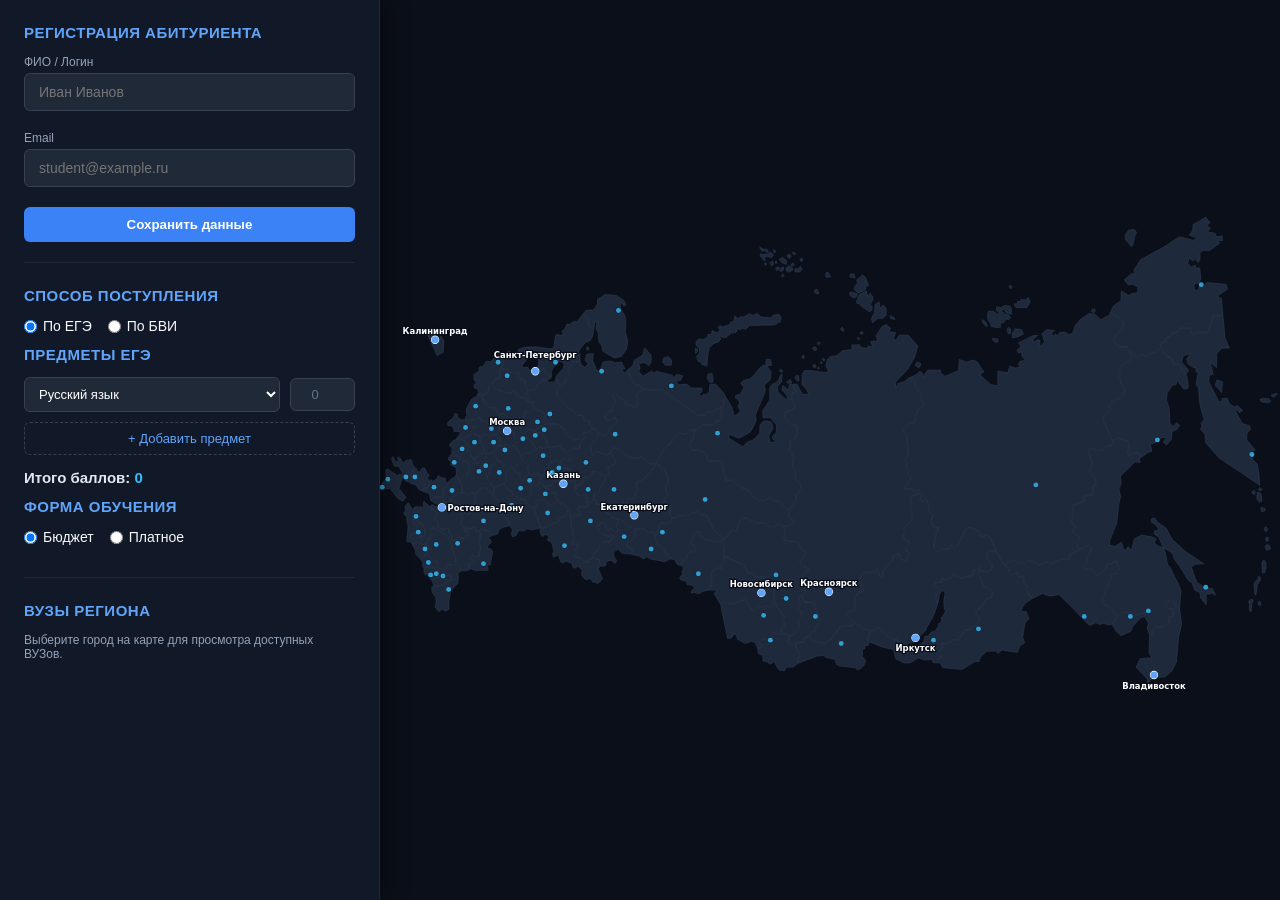
==== commit d6b8ebcb: "Add files via upload" ====
--- a/frontend/index.html
+++ b/frontend/index.html
@@ -1165,5 +1165,10 @@
 <script src="russia-map.js"></script>
 <!-- Основной скрипт логики и интерактива -->
 <script src="script.js"></script>
+<!-- Данные вузов: база uniData + баллы и направления вузов Томска (из Vuzanet(1).xlsx) -->
+<script src="data.js"></script>
+<!-- Подгрузка тех же данных из data/*.json (правки в JSON видны сразу, без пересборки).
+     Если страница открыта как файл (file://), запрос невозможен — остаются данные из data.js. -->
+<script src="tomsk-loader.js"></script>
 </body>
 </html>
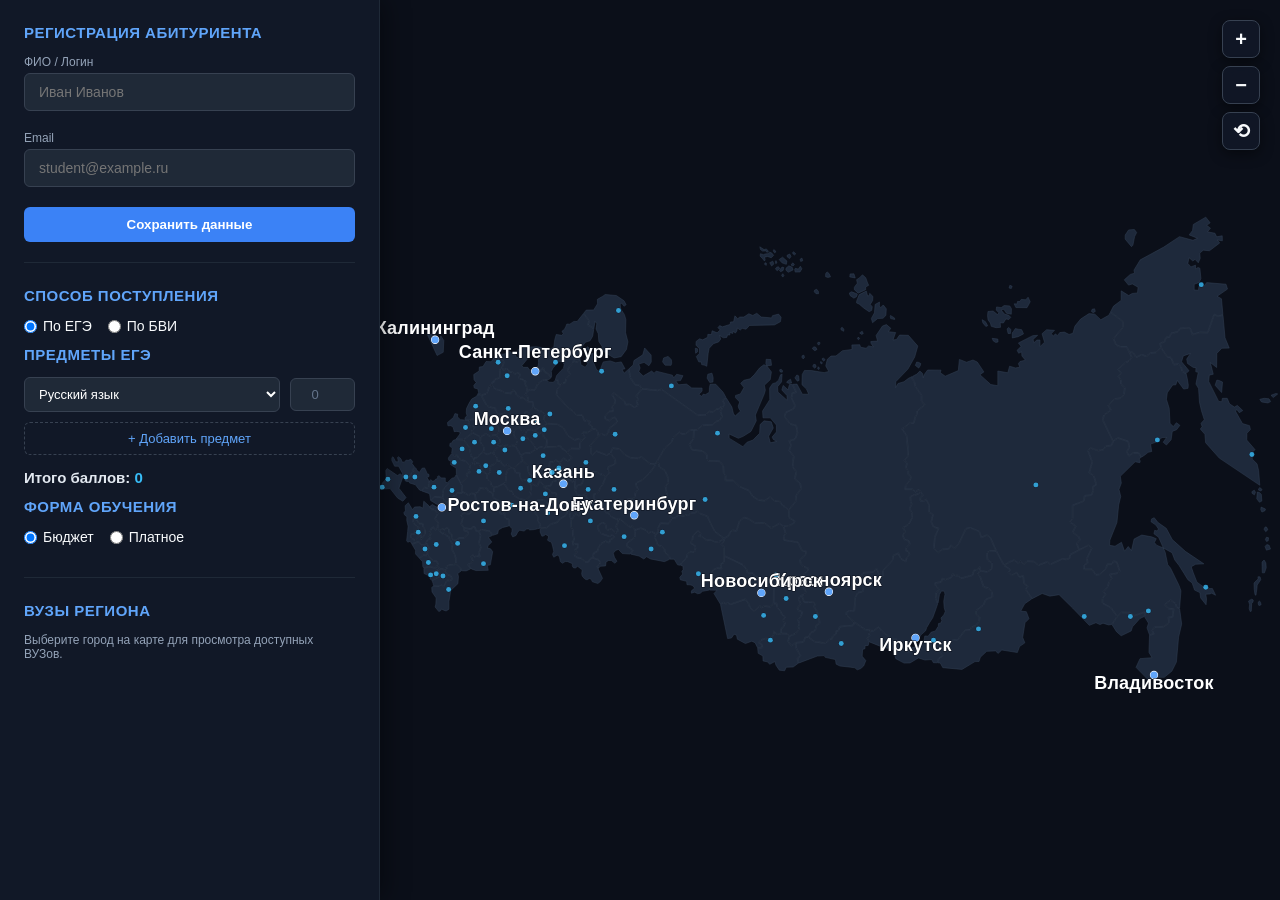
==== commit 8ff3e263: "Add files via upload" ====
--- a/frontend/index.html
+++ b/frontend/index.html
@@ -103,6 +103,12 @@
 
     <!-- Контейнер для интерактивной SVG-карты -->
     <div id="map-container">
+        <!-- Кнопки управления масштабом -->
+        <div class="map-controls" id="map-controls">
+            <button type="button" class="map-control-btn" id="btn-zoom-in" title="Приблизить" aria-label="Приблизить">+</button>
+            <button type="button" class="map-control-btn" id="btn-zoom-out" title="Отдалить" aria-label="Отдалить">−</button>
+            <button type="button" class="map-control-btn" id="btn-zoom-reset" title="Сбросить масштаб" aria-label="Сбросить масштаб">⟲</button>
+        </div>
 <svg id="russia-map" viewBox="0 0 800 500" fill="none" xmlns="http://www.w3.org/2000/svg">
     <!-- Фоновый прямоугольник для сброса масштаба -->
     <rect id="map-background" width="100%" height="100%" fill="transparent" />
@@ -806,351 +812,351 @@
                 </defs>
             </g>
                     <g id="cities-layer">
-        <g class="city-group is-top" data-city="Владивосток">
+        <g class="city-group is-top" data-region="Приморский край" data-city="Владивосток">
             <circle class="city-dot is-top" cx="688" cy="450" r="3.2" />
             <text class="city-label is-top" x="688" y="462" text-anchor="middle">Владивосток</text>
         </g>
-        <g class="city-group" data-city="Хабаровск">
+        <g class="city-group" data-region="Хабаровский край" data-city="Хабаровск">
             <circle class="city-dot" cx="683" cy="393" r="2.2" />
             <text class="city-label" x="683" y="388" text-anchor="middle">Хабаровск</text>
         </g>
-        <g class="city-group is-top" data-city="Иркутск">
+        <g class="city-group is-top" data-region="Иркутская область" data-city="Иркутск">
             <circle class="city-dot is-top" cx="476" cy="417" r="3.2" />
             <text class="city-label is-top" x="476" y="429" text-anchor="middle">Иркутск</text>
         </g>
-        <g class="city-group" data-city="Магадан">
+        <g class="city-group" data-region="Магаданская область" data-city="Магадан">
             <circle class="city-dot" cx="691" cy="241" r="2.2" />
             <text class="city-label" x="691" y="236" text-anchor="middle">Магадан</text>
         </g>
-        <g class="city-group" data-city="Анадырь">
+        <g class="city-group" data-region="Чукотский автономный округ" data-city="Анадырь">
             <circle class="city-dot" cx="730" cy="103" r="2.2" />
             <text class="city-label" x="730" y="98" text-anchor="middle">Анадырь</text>
         </g>
-        <g class="city-group" data-city="Петропавловск-Камчатский">
+        <g class="city-group" data-region="Камчатский край" data-city="Петропавловск-Камчатский">
             <circle class="city-dot" cx="775" cy="254" r="2.2" />
             <text class="city-label" x="775" y="249" text-anchor="middle">Петропавловск-Камчатский</text>
         </g>
-        <g class="city-group" data-city="Южно-Сахалинск">
+        <g class="city-group" data-region="Сахалинская область" data-city="Южно-Сахалинск">
             <circle class="city-dot" cx="734" cy="372" r="2.2" />
             <text class="city-label" x="734" y="384" text-anchor="middle">Южно-Сахалинск</text>
         </g>
-        <g class="city-group" data-city="Якутск">
+        <g class="city-group" data-region="Республика Саха (Якутия)" data-city="Якутск">
             <circle class="city-dot" cx="583" cy="281" r="2.2" />
             <text class="city-label" x="583" y="276" text-anchor="middle">Якутск</text>
         </g>
-        <g class="city-group" data-city="Улан-Удэ">
+        <g class="city-group" data-region="Республика Бурятия" data-city="Улан-Удэ">
             <circle class="city-dot" cx="492" cy="419" r="2.2" />
             <text class="city-label" x="492" y="431" text-anchor="middle">Улан-Удэ</text>
         </g>
-        <g class="city-group" data-city="Кызыл">
+        <g class="city-group" data-region="Республика Тыва" data-city="Кызыл">
             <circle class="city-dot" cx="410" cy="422" r="2.2" />
             <text class="city-label" x="410" y="434" text-anchor="middle">Кызыл</text>
         </g>
-        <g class="city-group is-top" data-city="Красноярск">
+        <g class="city-group is-top" data-region="Красноярский край" data-city="Красноярск">
             <circle class="city-dot is-top" cx="399" cy="376" r="3.2" />
             <text class="city-label is-top" x="399" y="371" text-anchor="middle">Красноярск</text>
         </g>
-        <g class="city-group" data-city="Абакан">
+        <g class="city-group" data-region="Республика Хакасия" data-city="Абакан">
             <circle class="city-dot" cx="387" cy="398" r="2.2" />
             <text class="city-label" x="387" y="410" text-anchor="middle">Абакан</text>
         </g>
-        <g class="city-group" data-city="Томск">
+        <g class="city-group" data-region="Томская область" data-city="Томск">
             <circle class="city-dot" cx="352" cy="361" r="2.2" />
             <text class="city-label" x="352" y="356" text-anchor="middle">Томск</text>
         </g>
-        <g class="city-group" data-city="Горно-Алтайск">
+        <g class="city-group" data-region="Республика Алтай" data-city="Горно-Алтайск">
             <circle class="city-dot" cx="347" cy="419" r="2.2" />
             <text class="city-label" x="347" y="431" text-anchor="middle">Горно-Алтайск</text>
         </g>
-        <g class="city-group" data-city="Барнаул">
+        <g class="city-group" data-region="Алтайский край" data-city="Барнаул">
             <circle class="city-dot" cx="341" cy="397" r="2.2" />
             <text class="city-label" x="341" y="392" text-anchor="middle">Барнаул</text>
         </g>
-        <g class="city-group" data-city="Кемерово">
+        <g class="city-group" data-region="Кемеровская область" data-city="Кемерово">
             <circle class="city-dot" cx="361" cy="382" r="2.2" />
             <text class="city-label" x="361" y="377" text-anchor="middle">Кемерово</text>
         </g>
-        <g class="city-group is-top" data-city="Новосибирск">
+        <g class="city-group is-top" data-region="Новосибирская область" data-city="Новосибирск">
             <circle class="city-dot is-top" cx="339" cy="377" r="3.2" />
             <text class="city-label is-top" x="339" y="372" text-anchor="middle">Новосибирск</text>
         </g>
-        <g class="city-group" data-city="Омск">
+        <g class="city-group" data-region="Омская область" data-city="Омск">
             <circle class="city-dot" cx="283" cy="360" r="2.2" />
             <text class="city-label" x="283" y="355" text-anchor="middle">Омск</text>
         </g>
-        <g class="city-group" data-city="Тюмень">
+        <g class="city-group" data-region="Тюменская область" data-city="Тюмень">
             <circle class="city-dot" cx="251" cy="323" r="2.2" />
             <text class="city-label" x="251" y="318" text-anchor="middle">Тюмень</text>
         </g>
-        <g class="city-group" data-city="Курган">
+        <g class="city-group" data-region="Курганская область" data-city="Курган">
             <circle class="city-dot" cx="241" cy="338" r="2.2" />
             <text class="city-label" x="241" y="350" text-anchor="middle">Курган</text>
         </g>
-        <g class="city-group" data-city="Челябинск">
+        <g class="city-group" data-region="Челябинская область" data-city="Челябинск">
             <circle class="city-dot" cx="217" cy="327" r="2.2" />
             <text class="city-label" x="217" y="339" text-anchor="middle">Челябинск</text>
         </g>
-        <g class="city-group is-top" data-city="Екатеринбург">
+        <g class="city-group is-top" data-region="Свердловская область" data-city="Екатеринбург">
             <circle class="city-dot is-top" cx="226" cy="308" r="3.2" />
             <text class="city-label is-top" x="226" y="303" text-anchor="middle">Екатеринбург</text>
         </g>
-        <g class="city-group" data-city="Ханты-Мансийск">
+        <g class="city-group" data-region="Ханты-Мансийский АО — Югра" data-city="Ханты-Мансийск">
             <circle class="city-dot" cx="289" cy="294" r="2.2" />
             <text class="city-label" x="289" y="289" text-anchor="middle">Ханты-Мансийск</text>
         </g>
-        <g class="city-group" data-city="Салехард">
+        <g class="city-group" data-region="Ямало-Ненецкий автономный округ" data-city="Салехард">
             <circle class="city-dot" cx="300" cy="235" r="2.2" />
             <text class="city-label" x="300" y="230" text-anchor="middle">Салехард</text>
         </g>
-        <g class="city-group" data-city="Нарьян-Мар">
+        <g class="city-group" data-region="Ненецкий автономный округ" data-city="Нарьян-Мар">
             <circle class="city-dot" cx="259" cy="193" r="2.2" />
             <text class="city-label" x="259" y="188" text-anchor="middle">Нарьян-Мар</text>
         </g>
-        <g class="city-group" data-city="Сыктывкар">
+        <g class="city-group" data-region="Республика Коми" data-city="Сыктывкар">
             <circle class="city-dot" cx="209" cy="236" r="2.2" />
             <text class="city-label" x="209" y="231" text-anchor="middle">Сыктывкар</text>
         </g>
-        <g class="city-group" data-city="Киров">
+        <g class="city-group" data-region="Кировская область" data-city="Киров">
             <circle class="city-dot" cx="183" cy="261" r="2.2" />
             <text class="city-label" x="183" y="256" text-anchor="middle">Киров</text>
         </g>
-        <g class="city-group" data-city="Пермь">
+        <g class="city-group" data-region="Пермский край" data-city="Пермь">
             <circle class="city-dot" cx="208" cy="285" r="2.2" />
             <text class="city-label" x="208" y="297" text-anchor="middle">Пермь</text>
         </g>
-        <g class="city-group" data-city="Уфа">
+        <g class="city-group" data-region="Республика Башкортостан" data-city="Уфа">
             <circle class="city-dot" cx="187" cy="313" r="2.2" />
             <text class="city-label" x="187" y="325" text-anchor="middle">Уфа</text>
         </g>
-        <g class="city-group" data-city="Оренбург">
+        <g class="city-group" data-region="Оренбургская область" data-city="Оренбург">
             <circle class="city-dot" cx="164" cy="335" r="2.2" />
             <text class="city-label" x="164" y="347" text-anchor="middle">Оренбург</text>
         </g>
-        <g class="city-group" data-city="Самара">
+        <g class="city-group" data-region="Самарская область" data-city="Самара">
             <circle class="city-dot" cx="149" cy="306" r="2.2" />
             <text class="city-label" x="149" y="318" text-anchor="middle">Самара</text>
         </g>
-        <g class="city-group" data-city="Ижевск">
+        <g class="city-group" data-region="Удмуртская Республика" data-city="Ижевск">
             <circle class="city-dot" cx="185" cy="285" r="2.2" />
             <text class="city-label" x="185" y="280" text-anchor="middle">Ижевск</text>
         </g>
-        <g class="city-group" data-city="Ульяновск">
+        <g class="city-group" data-region="Ульяновская область" data-city="Ульяновск">
             <circle class="city-dot" cx="147" cy="289" r="2.2" />
             <text class="city-label" x="147" y="301" text-anchor="middle">Ульяновск</text>
         </g>
-        <g class="city-group is-top" data-city="Казань">
+        <g class="city-group is-top" data-region="Республика Татарстан" data-city="Казань">
             <circle class="city-dot is-top" cx="163" cy="280" r="3.2" />
             <text class="city-label is-top" x="163" y="275" text-anchor="middle">Казань</text>
         </g>
-        <g class="city-group" data-city="Архангельск">
+        <g class="city-group" data-region="Архангельская область" data-city="Архангельск">
             <circle class="city-dot" cx="197" cy="180" r="2.2" />
             <text class="city-label" x="197" y="175" text-anchor="middle">Архангельск</text>
         </g>
-        <g class="city-group" data-city="Мурманск">
+        <g class="city-group" data-region="Мурманская область" data-city="Мурманск">
             <circle class="city-dot" cx="212" cy="126" r="2.2" />
             <text class="city-label" x="212" y="121" text-anchor="middle">Мурманск</text>
         </g>
-        <g class="city-group is-top" data-city="Санкт-Петербург">
+        <g class="city-group is-top" data-region="Санкт-Петербург" data-city="Санкт-Петербург">
             <circle class="city-dot is-top" cx="138" cy="180" r="3.2" />
             <text class="city-label is-top" x="138" y="172" dx="0" dy="-4" text-anchor="middle">Санкт-Петербург</text>
         </g>
-        <g class="city-group" data-city="Петрозаводск">
+        <g class="city-group" data-region="Республика Карелия" data-city="Петрозаводск">
             <circle class="city-dot" cx="156" cy="172" r="2.2" />
             <text class="city-label" x="156" y="167" text-anchor="middle">Петрозаводск</text>
         </g>
-        <g class="city-group" data-city="Чита">
+        <g class="city-group" data-region="Забайкальский край" data-city="Чита">
             <circle class="city-dot" cx="532" cy="409" r="2.2" />
             <text class="city-label" x="532" y="403" text-anchor="middle">Чита</text>
         </g>
-        <g class="city-group" data-city="Благовещенск">
+        <g class="city-group" data-region="Амурская область" data-city="Благовещенск">
             <circle class="city-dot" cx="626" cy="398" r="2.2" />
             <text class="city-label" x="626" y="392" text-anchor="middle">Благовещенск</text>
         </g>
-        <g class="city-group" data-city="Биробиджан">
+        <g class="city-group" data-region="Еврейская автономная область" data-city="Биробиджан">
             <circle class="city-dot" cx="667" cy="398" r="2.2" />
             <text class="city-label" x="667" y="392" text-anchor="middle">Биробиджан</text>
         </g>
-        <g class="city-group is-top" data-city="Калининград">
+        <g class="city-group is-top" data-region="Калининградская область" data-city="Калининград">
             <circle class="city-dot is-top" cx="49" cy="152" r="3.2" />
             <text class="city-label is-top" x="49" y="147" text-anchor="middle">Калининград</text>
         </g>
-        <g class="city-group" data-city="Великий Новгород">
+        <g class="city-group" data-region="Новгородская область" data-city="Великий Новгород">
             <circle class="city-dot" cx="113" cy="184" r="2.2" />
             <text class="city-label" x="113" y="184" dx="5" dy="3" text-anchor="start">Великий Новгород</text>
         </g>
-        <g class="city-group" data-city="Псков">
+        <g class="city-group" data-region="Псковская область" data-city="Псков">
             <circle class="city-dot" cx="105" cy="172" r="2.2" />
             <text class="city-label" x="105" y="172" dx="-5" dy="3" text-anchor="end">Псков</text>
         </g>
-        <g class="city-group" data-city="Вологда">
+        <g class="city-group" data-region="Вологодская область" data-city="Вологда">
             <circle class="city-dot" cx="151" cy="218" r="2.2" />
             <text class="city-label" x="151" y="218" dx="5" dy="3" text-anchor="start">Вологда</text>
         </g>
-        <g class="city-group" data-city="Кострома">
+        <g class="city-group" data-region="Костромская область" data-city="Кострома">
             <circle class="city-dot" cx="146" cy="232" r="2.2" />
             <text class="city-label" x="146" y="232" dx="5" dy="3" text-anchor="start">Кострома</text>
         </g>
-        <g class="city-group" data-city="Иваново">
+        <g class="city-group" data-region="Ивановская область" data-city="Иваново">
             <circle class="city-dot" cx="138" cy="237" r="2.2" />
             <text class="city-label" x="138" y="237" dx="5" dy="3" text-anchor="start">Иваново</text>
         </g>
-        <g class="city-group" data-city="Ярославль">
+        <g class="city-group" data-region="Ярославская область" data-city="Ярославль">
             <circle class="city-dot" cx="140" cy="225" r="2.2" />
             <text class="city-label" x="140" y="225" dx="5" dy="-2" text-anchor="start">Ярославль</text>
         </g>
-        <g class="city-group" data-city="Тверь">
+        <g class="city-group" data-region="Тверская область" data-city="Тверь">
             <circle class="city-dot" cx="114" cy="213" r="2.2" />
             <text class="city-label" x="114" y="213" dx="-5" dy="3" text-anchor="end">Тверь</text>
         </g>
-        <g class="city-group" data-city="Смоленск">
+        <g class="city-group" data-region="Смоленская область" data-city="Смоленск">
             <circle class="city-dot" cx="85" cy="211" r="2.2" />
             <text class="city-label" x="85" y="211" dx="-5" dy="3" text-anchor="end">Смоленск</text>
         </g>
-        <g class="city-group" data-city="Владимир">
+        <g class="city-group" data-region="Владимирская область" data-city="Владимир">
             <circle class="city-dot" cx="127" cy="240" r="2.2" />
             <text class="city-label" x="127" y="240" dx="5" dy="3" text-anchor="start">Владимир</text>
         </g>
-        <g class="city-group" data-city="Белгород">
+        <g class="city-group" data-region="Белгородская область" data-city="Белгород">
             <circle class="city-dot" cx="66" cy="261" r="2.2" />
             <text class="city-label" x="66" y="261" dx="-5" dy="3" text-anchor="end">Белгород</text>
         </g>
-        <g class="city-group" data-city="Воронеж">
+        <g class="city-group" data-region="Воронежская область" data-city="Воронеж">
             <circle class="city-dot" cx="88" cy="269" r="2.2" />
             <text class="city-label" x="88" y="281" text-anchor="middle">Воронеж</text>
         </g>
-        <g class="city-group" data-city="Тамбов">
+        <g class="city-group" data-region="Тамбовская область" data-city="Тамбов">
             <circle class="city-dot" cx="106" cy="270" r="2.2" />
             <text class="city-label" x="106" y="270" dx="5" dy="3" text-anchor="start">Тамбов</text>
         </g>
-        <g class="city-group" data-city="Липецк">
+        <g class="city-group" data-region="Липецкая область" data-city="Липецк">
             <circle class="city-dot" cx="94" cy="264" r="2.2" />
             <text class="city-label" x="94" y="264" dx="5" dy="-3" text-anchor="start">Липецк</text>
         </g>
-        <g class="city-group" data-city="Рязань">
+        <g class="city-group" data-region="Рязанская область" data-city="Рязань">
             <circle class="city-dot" cx="111" cy="250" r="2.2" />
             <text class="city-label" x="111" y="250" dx="5" dy="3" text-anchor="start">Рязань</text>
         </g>
-        <g class="city-group" data-city="Тула">
+        <g class="city-group" data-region="Тульская область" data-city="Тула">
             <circle class="city-dot" cx="101" cy="243" r="2.2" />
             <text class="city-label" x="101" y="243" dx="-5" dy="3" text-anchor="end">Тула</text>
         </g>
-        <g class="city-group" data-city="Орел">
+        <g class="city-group" data-region="Орловская область" data-city="Орел">
             <circle class="city-dot" cx="84" cy="243" r="2.2" />
             <text class="city-label" x="84" y="243" dx="-5" dy="3" text-anchor="end">Орел</text>
         </g>
-        <g class="city-group" data-city="Курск">
+        <g class="city-group" data-region="Курская область" data-city="Курск">
             <circle class="city-dot" cx="73" cy="249" r="2.2" />
             <text class="city-label" x="73" y="249" dx="-5" dy="3" text-anchor="end">Курск</text>
         </g>
-        <g class="city-group" data-city="Брянск">
+        <g class="city-group" data-region="Брянская область" data-city="Брянск">
             <circle class="city-dot" cx="76" cy="230" r="2.2" />
             <text class="city-label" x="76" y="230" dx="-5" dy="3" text-anchor="end">Брянск</text>
         </g>
-        <g class="city-group" data-city="Калуга">
+        <g class="city-group" data-region="Калужская область" data-city="Калуга">
             <circle class="city-dot" cx="99" cy="231" r="2.2" />
             <text class="city-label" x="99" y="231" dx="-5" dy="-3" text-anchor="end">Калуга</text>
         </g>
-        <g class="city-group is-top" data-city="Москва">
+        <g class="city-group is-top" data-region="Москва" data-city="Москва">
             <circle class="city-dot is-top" cx="113" cy="233" r="3.2" />
             <text class="city-label is-top" x="113" y="228" text-anchor="middle">Москва</text>
         </g>
-        <g class="city-group" data-city="Нижний Новгород">
+        <g class="city-group" data-region="Нижегородская область" data-city="Нижний Новгород">
             <circle class="city-dot" cx="145" cy="255" r="2.2" />
             <text class="city-label" x="145" y="255" dx="0" dy="-5" text-anchor="middle">Нижний Новгород</text>
         </g>
-        <g class="city-group" data-city="Йошкар-Ола">
+        <g class="city-group" data-region="Республика Марий Эл" data-city="Йошкар-Ола">
             <circle class="city-dot" cx="159" cy="266" r="2.2" />
             <text class="city-label" x="159" y="266" dx="5" dy="-2" text-anchor="start">Йошкар-Ола</text>
         </g>
-        <g class="city-group" data-city="Чебоксары">
+        <g class="city-group" data-region="Чувашская Республика" data-city="Чебоксары">
             <circle class="city-dot" cx="153" cy="270" r="2.2" />
             <text class="city-label" x="153" y="270" dx="5" dy="6" text-anchor="start">Чебоксары</text>
         </g>
-        <g class="city-group" data-city="Саранск">
+        <g class="city-group" data-region="Республика Мордовия" data-city="Саранск">
             <circle class="city-dot" cx="133" cy="277" r="2.2" />
             <text class="city-label" x="133" y="277" dx="-5" dy="-2" text-anchor="end">Саранск</text>
         </g>
-        <g class="city-group" data-city="Пенза">
+        <g class="city-group" data-region="Пензенская область" data-city="Пенза">
             <circle class="city-dot" cx="125" cy="284" r="2.2" />
             <text class="city-label" x="125" y="284" dx="-5" dy="6" text-anchor="end">Пенза</text>
         </g>
-        <g class="city-group" data-city="Саратов">
+        <g class="city-group" data-region="Саратовская область" data-city="Саратов">
             <circle class="city-dot" cx="117" cy="299" r="2.2" />
             <text class="city-label" x="117" y="299" dx="-5" dy="2" text-anchor="end">Саратов</text>
         </g>
-        <g class="city-group" data-city="Волгоград">
+        <g class="city-group" data-region="Волгоградская область" data-city="Волгоград">
             <circle class="city-dot" cx="92" cy="313" r="2.2" />
             <text class="city-label" x="92" y="313" dx="5" dy="-2" text-anchor="start">Волгоград</text>
         </g>
-        <g class="city-group" data-city="Астрахань">
+        <g class="city-group" data-region="Астраханская область" data-city="Астрахань">
             <circle class="city-dot" cx="92" cy="351" r="2.2" />
             <text class="city-label" x="92" y="351" dx="5" dy="2" text-anchor="start">Астрахань</text>
         </g>
-        <g class="city-group" data-city="Элиста">
+        <g class="city-group" data-region="Республика Калмыкия" data-city="Элиста">
             <circle class="city-dot" cx="69" cy="333" r="2.2" />
             <text class="city-label" x="69" y="333" dx="5" dy="2" text-anchor="start">Элиста</text>
         </g>
-        <g class="city-group" data-city="Луганск">
+        <g class="city-group" data-region="Луганск" data-city="Луганск">
             <circle class="city-dot" cx="64" cy="286" r="2.2" />
             <text class="city-label" x="64" y="286" dx="5" dy="2" text-anchor="start">Луганск</text>
         </g>
-        <g class="city-group" data-city="Донецк">
+        <g class="city-group" data-region="Донецк" data-city="Донецк">
             <circle class="city-dot" cx="48" cy="283" r="2.2" />
             <text class="city-label" x="48" y="283" dx="-5" dy="-4" text-anchor="end">Донецк</text>
         </g>
-        <g class="city-group" data-city="Мелитополь">
+        <g class="city-group" data-region="Мелитополь" data-city="Мелитополь">
             <circle class="city-dot" cx="31" cy="274" r="2.2" />
             <text class="city-label" x="31" y="274" dx="0" dy="8" text-anchor="middle">Мелитополь</text>
         </g>
-        <g class="city-group" data-city="Геническ">
+        <g class="city-group" data-region="Геническ" data-city="Геническ">
             <circle class="city-dot" cx="23" cy="274" r="2.2" />
             <text class="city-label" x="23" y="274" dx="0" dy="-5" text-anchor="middle">Геническ</text>
         </g>
-        <g class="city-group" data-city="Симферополь">
+        <g class="city-group" data-region="Республика Крым" data-city="Симферополь">
             <circle class="city-dot" cx="7" cy="276" r="2.2" />
             <text class="city-label" x="7" y="276" dx="5" dy="-2" text-anchor="start">Симферополь</text>
         </g>
-        <g class="city-group" data-city="Севастополь">
+        <g class="city-group" data-region="Республика Крым" data-city="Севастополь">
             <circle class="city-dot" cx="2" cy="283" r="2.2" />
             <text class="city-label" x="2" y="283" dx="4" dy="7" text-anchor="start">Севастополь</text>
         </g>
-        <g class="city-group is-top" data-city="Ростов-на-Дону">
+        <g class="city-group is-top" data-region="Ростовская область" data-city="Ростов-на-Дону">
             <circle class="city-dot is-top" cx="55" cy="301" r="3.2" />
             <text class="city-label is-top" x="55" y="301" dx="5" dy="3" text-anchor="start">Ростов-на-Дону</text>
         </g>
-        <g class="city-group" data-city="Краснодар">
+        <g class="city-group" data-region="Краснодарский край" data-city="Краснодар">
             <circle class="city-dot" cx="32" cy="309" r="2.2" />
             <text class="city-label" x="32" y="309" dx="-5" dy="-2" text-anchor="end">Краснодар</text>
         </g>
-        <g class="city-group" data-city="Майкоп">
+        <g class="city-group" data-region="Республика Адыгея" data-city="Майкоп">
             <circle class="city-dot" cx="34" cy="323" r="2.2" />
             <text class="city-label" x="34" y="323" dx="-5" dy="3" text-anchor="end">Майкоп</text>
         </g>
-        <g class="city-group" data-city="Ставрополь">
+        <g class="city-group" data-region="Ставропольский край" data-city="Ставрополь">
             <circle class="city-dot" cx="50" cy="334" r="2.2" />
             <text class="city-label" x="50" y="334" dx="5" dy="-3" text-anchor="start">Ставрополь</text>
         </g>
-        <g class="city-group" data-city="Черкесск">
+        <g class="city-group" data-region="Карачаево-Черкесская Республика" data-city="Черкесск">
             <circle class="city-dot" cx="40" cy="338" r="2.2" />
             <text class="city-label" x="40" y="338" dx="-5" dy="2" text-anchor="end">Черкесск</text>
         </g>
-        <g class="city-group" data-city="Нальчик">
+        <g class="city-group" data-region="Кабардино-Балкарская Республика" data-city="Нальчик">
             <circle class="city-dot" cx="43" cy="350" r="2.2" />
             <text class="city-label" x="43" y="350" dx="-5" dy="2" text-anchor="end">Нальчик</text>
         </g>
-        <g class="city-group" data-city="Владикавказ">
+        <g class="city-group" data-region="Республика Северная Осетия — Алания" data-city="Владикавказ">
             <circle class="city-dot" cx="45" cy="361" r="2.2" />
             <text class="city-label" x="45" y="361" dx="-4" dy="8" text-anchor="end">Владикавказ</text>
         </g>
-        <g class="city-group" data-city="Магас">
+        <g class="city-group" data-region="Республика Ингушетия" data-city="Магас">
             <circle class="city-dot" cx="50" cy="360" r="2.2" />
             <text class="city-label" x="50" y="360" dx="0" dy="-5" text-anchor="middle">Магас</text>
         </g>
-        <g class="city-group" data-city="Грозный">
+        <g class="city-group" data-region="Чеченская Республика" data-city="Грозный">
             <circle class="city-dot" cx="56" cy="362" r="2.2" />
             <text class="city-label" x="56" y="362" dx="4" dy="8" text-anchor="start">Грозный</text>
         </g>
-        <g class="city-group" data-city="Махачкала">
+        <g class="city-group" data-region="Республика Дагестан" data-city="Махачкала">
             <circle class="city-dot" cx="61" cy="374" r="2.2" />
             <text class="city-label" x="61" y="374" dx="5" dy="3" text-anchor="start">Махачкала</text>
         </g>
--- a/frontend/styles.css
+++ b/frontend/styles.css
@@ -3,6 +3,7 @@
     margin: 0;
     padding: 0;
     font-family: -apple-system, BlinkMacSystemFont, "Segoe UI", Roboto, Helvetica, Arial, sans-serif;
+    -webkit-tap-highlight-color: transparent;
 }
 
 body {
@@ -10,6 +11,24 @@
     background-color: #0d131f;
     color: #f8fafc;
     overflow: hidden;
+    -webkit-touch-callout: none;
+    -webkit-user-select: none;
+    -moz-user-select: none;
+    -ms-user-select: none;
+    user-select: none;
+}
+
+/* Разрешаем выделение текста только в полях ввода и карточках ВУЗов */
+input, textarea, select {
+    -webkit-user-select: text !important;
+    -moz-user-select: text !important;
+    -ms-user-select: text !important;
+    user-select: text !important;
+}
+
+.uni-item-details, .uni-item-name {
+    -webkit-user-select: text;
+    user-select: text;
 }
 
 #app-container {
@@ -46,12 +65,36 @@
     align-items: center;
     justify-content: center;
     overflow: hidden;
+    touch-action: none;
+    cursor: grab;
+    -webkit-touch-callout: none !important;
+    -webkit-user-select: none !important;
+    -moz-user-select: none !important;
+    -ms-user-select: none !important;
+    user-select: none !important;
+}
+
+#map-container.is-grabbing {
+    cursor: grabbing !important;
 }
 
 #russia-map {
     width: 100%;
     height: 100%;
     display: block;
+    -webkit-touch-callout: none !important;
+    -webkit-user-select: none !important;
+    -moz-user-select: none !important;
+    -ms-user-select: none !important;
+    user-select: none !important;
+}
+
+#russia-map * {
+    -webkit-touch-callout: none !important;
+    -webkit-user-select: none !important;
+    -moz-user-select: none !important;
+    -ms-user-select: none !important;
+    user-select: none !important;
 }
 
 /* Регионы: тонкие четкие границы, не меняющие толщину при зуме */
@@ -62,6 +105,11 @@
     vector-effect: non-scaling-stroke;
     transition: fill 0.3s ease, stroke 0.3s ease;
     cursor: pointer;
+    -webkit-touch-callout: none !important;
+    -webkit-user-select: none !important;
+    -moz-user-select: none !important;
+    -ms-user-select: none !important;
+    user-select: none !important;
 }
 
 /* Простое наведение мыши на регион — глубокий синий оттенок */
@@ -109,44 +157,47 @@
 /* Подписи городов — на общей карте показываем только ключевые региональные центры */
 .city-label {
     display: none;
-    fill: #cbd5e1;
-    font-size: 6.8px;
-    font-family: system-ui, -apple-system, sans-serif;
-    paint-order: stroke fill;
-    stroke: #090e1a;
-    stroke-width: 2px;
-    stroke-linejoin: round;
-    pointer-events: none;
-    user-select: none;
-}
-
-.city-label.is-top {
-    display: inline;
     fill: #ffffff;
-    font-size: 7.5px;
-    font-weight: 600;
-    paint-order: stroke fill;
-    stroke: #090e1a;
-    stroke-width: 2.2px;
-    stroke-linejoin: round;
-    pointer-events: none;
-    user-select: none;
-}
-
-/* В режиме приближения региона: подсвечиваем и показываем подписи всех городов активного региона */
-.city-group.in-active-region .city-dot {
-    opacity: 1 !important;
-}
-
-.city-group.in-active-region .city-label {
-    display: inline !important;
-    fill: #ffffff !important;
-    font-weight: 600;
+    font-family: -apple-system, BlinkMacSystemFont, "Segoe UI", Roboto, "Helvetica Neue", Arial, sans-serif;
+    font-weight: 700;
     paint-order: stroke fill;
     stroke: #090e1a;
     stroke-linejoin: round;
     pointer-events: none;
     user-select: none;
+    -webkit-user-select: none;
+    letter-spacing: 0.2px;
+}
+
+.city-label.is-top {
+    display: inline;
+    fill: #ffffff;
+    font-weight: 700;
+}
+
+/* В режиме приближения региона: подсвечиваем и показываем подписи городов активного региона */
+.city-group.in-active-region .city-dot {
+    opacity: 1 !important;
+    fill: #38bdf8 !important;
+    stroke: #ffffff !important;
+}
+
+.city-group.in-active-region .city-label {
+    display: inline !important;
+    fill: #ffffff !important;
+    font-weight: 700 !important;
+}
+
+.city-group.is-selected .city-dot {
+    fill: #f59e0b !important;
+    stroke: #ffffff !important;
+    opacity: 1 !important;
+}
+
+.city-group.is-selected .city-label {
+    display: inline !important;
+    fill: #fbbf24 !important;
+    font-weight: 800 !important;
 }
 
 /* Тултип с названием региона / города при наведении */
@@ -206,6 +257,55 @@
 
 
 
+/* Кнопки управления масштабом карты */
+.map-controls {
+    position: absolute;
+    top: 20px;
+    right: 20px;
+    display: flex;
+    flex-direction: column;
+    gap: 8px;
+    z-index: 120;
+    pointer-events: auto;
+}
+
+.map-control-btn {
+    width: 38px;
+    height: 38px;
+    background: rgba(17, 24, 39, 0.9);
+    border: 1px solid #374151;
+    backdrop-filter: blur(8px);
+    -webkit-backdrop-filter: blur(8px);
+    color: #f8fafc;
+    border-radius: 8px;
+    font-size: 20px;
+    font-weight: 600;
+    line-height: 1;
+    display: flex;
+    align-items: center;
+    justify-content: center;
+    cursor: pointer;
+    box-shadow: 0 4px 14px rgba(0, 0, 0, 0.45);
+    transition: background-color 0.2s, border-color 0.2s, transform 0.15s, color 0.2s;
+    user-select: none;
+    -webkit-user-select: none;
+    -webkit-touch-callout: none;
+    touch-action: manipulation;
+}
+
+.map-control-btn:hover {
+    background-color: #1f2937;
+    border-color: #3b82f6;
+    color: #60a5fa;
+    transform: scale(1.05);
+}
+
+.map-control-btn:active {
+    transform: scale(0.95);
+    background-color: #2563eb;
+    color: #ffffff;
+}
+
 /* Стили формы сайдбара */
 .auth-section, .ege-section, .unis-section, .sidebar-section {
     margin-bottom: 24px;
@@ -462,8 +562,7 @@
         padding: 10px 16px;
         font-size: 13px;
     }
-
-    }
+}
 
 /* Смартфоны и узкие экраны (<= 768px): Нативная шторка (Bottom Sheet) */
 @media (max-width: 768px) {
@@ -500,16 +599,68 @@
         display: block;
     }
 
-    /* Кнопка сброса масштаба на мобилках */
+    /* Кнопки зума на мобилках с учетом челки/Dynamic Island */
+    .map-controls {
+        top: max(12px, calc(env(safe-area-inset-top, 0px) + 8px));
+        right: max(12px, calc(env(safe-area-inset-right, 0px) + 8px));
+        gap: 7px;
+        z-index: 450;
+    }
+
+    .map-control-btn {
+        width: 38px;
+        height: 38px;
+        font-size: 20px;
+        border-radius: 8px;
+        box-shadow: 0 4px 14px rgba(0, 0, 0, 0.6);
+    }
+
+    /* Кнопка сброса масштаба на мобилках с учетом безопасной зоны */
     #back-btn {
         position: fixed;
-        top: 14px;
-        left: 14px;
-        padding: 8px 14px;
-        font-size: 12px;
+        top: max(12px, calc(env(safe-area-inset-top, 0px) + 8px));
+        left: max(12px, calc(env(safe-area-inset-left, 0px) + 8px));
+        padding: 9px 16px;
+        font-size: 13px;
+        font-weight: 600;
         border-radius: 8px;
-        z-index: 400;
-        box-shadow: 0 4px 16px rgba(0, 0, 0, 0.5);
+        z-index: 450;
+        box-shadow: 0 4px 16px rgba(0, 0, 0, 0.6);
+        max-width: calc(100vw - 120px);
+        white-space: nowrap;
+    }
+
+    .form-group label {
+        font-size: 13px;
+        font-weight: 500;
+    }
+
+    .sidebar-section h3, .auth-section h3, .ege-section h3, .unis-section h3 {
+        font-size: 15px;
+        font-weight: 700;
+    }
+
+    .uni-item-name {
+        font-size: 15px;
+        font-weight: 600;
+    }
+
+    .uni-item-info {
+        font-size: 13px;
+    }
+
+    .uni-detail-row {
+        font-size: 13px;
+        line-height: 1.45;
+    }
+
+    #sidebar-unis-list p {
+        font-size: 14px;
+        line-height: 1.5;
+    }
+
+    .ege-select, .ege-input {
+        font-size: 15px;
     }
 
     /* Выдвижная панель (Bottom Sheet): занимает 1/3 экрана в свернутом виде */
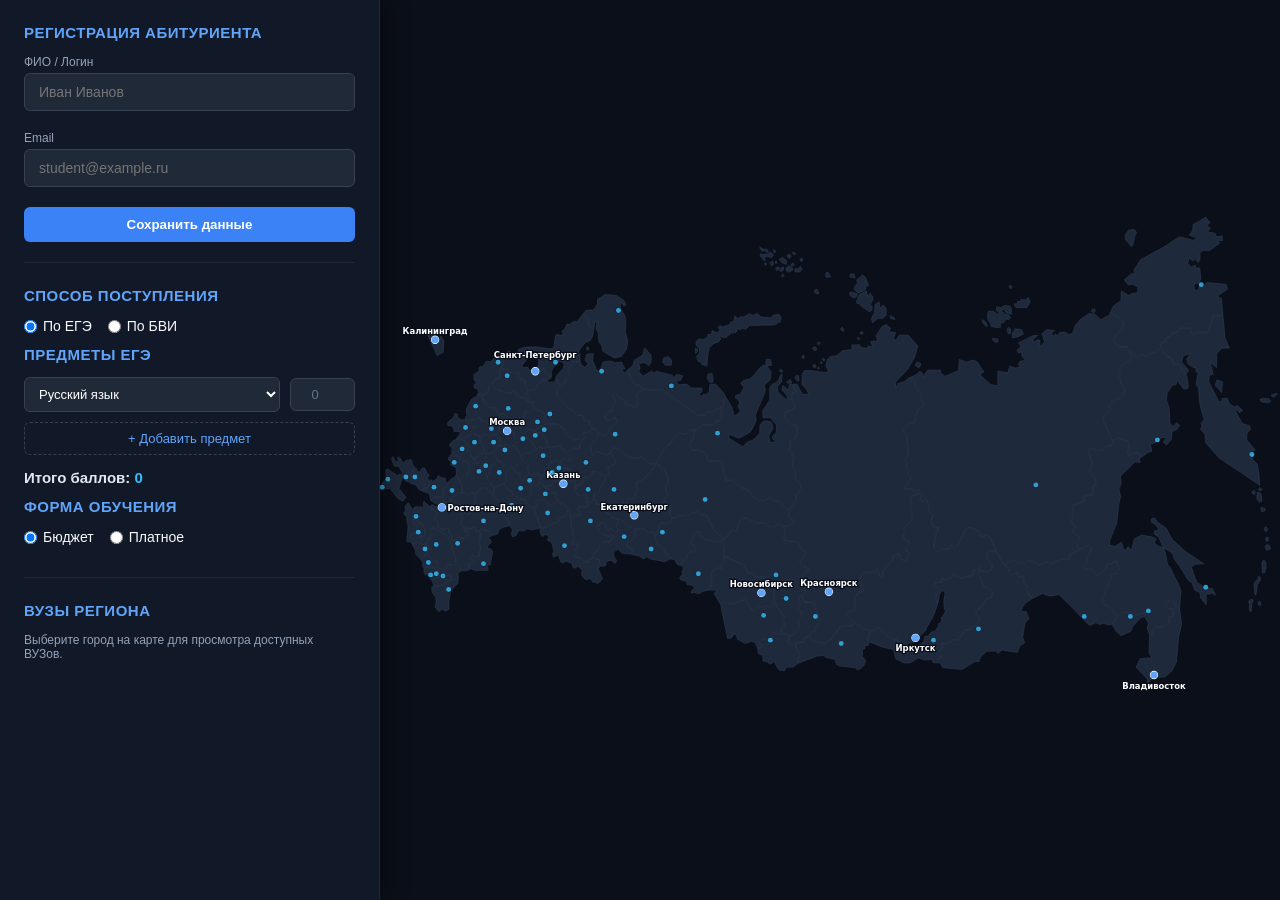
==== commit bfa36a4b: "Add files via upload" ====
--- a/frontend/index.html
+++ b/frontend/index.html
@@ -103,12 +103,6 @@
 
     <!-- Контейнер для интерактивной SVG-карты -->
     <div id="map-container">
-        <!-- Кнопки управления масштабом -->
-        <div class="map-controls" id="map-controls">
-            <button type="button" class="map-control-btn" id="btn-zoom-in" title="Приблизить" aria-label="Приблизить">+</button>
-            <button type="button" class="map-control-btn" id="btn-zoom-out" title="Отдалить" aria-label="Отдалить">−</button>
-            <button type="button" class="map-control-btn" id="btn-zoom-reset" title="Сбросить масштаб" aria-label="Сбросить масштаб">⟲</button>
-        </div>
 <svg id="russia-map" viewBox="0 0 800 500" fill="none" xmlns="http://www.w3.org/2000/svg">
     <!-- Фоновый прямоугольник для сброса масштаба -->
     <rect id="map-background" width="100%" height="100%" fill="transparent" />
@@ -812,351 +806,351 @@
                 </defs>
             </g>
                     <g id="cities-layer">
-        <g class="city-group is-top" data-region="Приморский край" data-city="Владивосток">
+        <g class="city-group is-top" data-city="Владивосток">
             <circle class="city-dot is-top" cx="688" cy="450" r="3.2" />
             <text class="city-label is-top" x="688" y="462" text-anchor="middle">Владивосток</text>
         </g>
-        <g class="city-group" data-region="Хабаровский край" data-city="Хабаровск">
+        <g class="city-group" data-city="Хабаровск">
             <circle class="city-dot" cx="683" cy="393" r="2.2" />
             <text class="city-label" x="683" y="388" text-anchor="middle">Хабаровск</text>
         </g>
-        <g class="city-group is-top" data-region="Иркутская область" data-city="Иркутск">
+        <g class="city-group is-top" data-city="Иркутск">
             <circle class="city-dot is-top" cx="476" cy="417" r="3.2" />
             <text class="city-label is-top" x="476" y="429" text-anchor="middle">Иркутск</text>
         </g>
-        <g class="city-group" data-region="Магаданская область" data-city="Магадан">
+        <g class="city-group" data-city="Магадан">
             <circle class="city-dot" cx="691" cy="241" r="2.2" />
             <text class="city-label" x="691" y="236" text-anchor="middle">Магадан</text>
         </g>
-        <g class="city-group" data-region="Чукотский автономный округ" data-city="Анадырь">
+        <g class="city-group" data-city="Анадырь">
             <circle class="city-dot" cx="730" cy="103" r="2.2" />
             <text class="city-label" x="730" y="98" text-anchor="middle">Анадырь</text>
         </g>
-        <g class="city-group" data-region="Камчатский край" data-city="Петропавловск-Камчатский">
+        <g class="city-group" data-city="Петропавловск-Камчатский">
             <circle class="city-dot" cx="775" cy="254" r="2.2" />
             <text class="city-label" x="775" y="249" text-anchor="middle">Петропавловск-Камчатский</text>
         </g>
-        <g class="city-group" data-region="Сахалинская область" data-city="Южно-Сахалинск">
+        <g class="city-group" data-city="Южно-Сахалинск">
             <circle class="city-dot" cx="734" cy="372" r="2.2" />
             <text class="city-label" x="734" y="384" text-anchor="middle">Южно-Сахалинск</text>
         </g>
-        <g class="city-group" data-region="Республика Саха (Якутия)" data-city="Якутск">
+        <g class="city-group" data-city="Якутск">
             <circle class="city-dot" cx="583" cy="281" r="2.2" />
             <text class="city-label" x="583" y="276" text-anchor="middle">Якутск</text>
         </g>
-        <g class="city-group" data-region="Республика Бурятия" data-city="Улан-Удэ">
+        <g class="city-group" data-city="Улан-Удэ">
             <circle class="city-dot" cx="492" cy="419" r="2.2" />
             <text class="city-label" x="492" y="431" text-anchor="middle">Улан-Удэ</text>
         </g>
-        <g class="city-group" data-region="Республика Тыва" data-city="Кызыл">
+        <g class="city-group" data-city="Кызыл">
             <circle class="city-dot" cx="410" cy="422" r="2.2" />
             <text class="city-label" x="410" y="434" text-anchor="middle">Кызыл</text>
         </g>
-        <g class="city-group is-top" data-region="Красноярский край" data-city="Красноярск">
+        <g class="city-group is-top" data-city="Красноярск">
             <circle class="city-dot is-top" cx="399" cy="376" r="3.2" />
             <text class="city-label is-top" x="399" y="371" text-anchor="middle">Красноярск</text>
         </g>
-        <g class="city-group" data-region="Республика Хакасия" data-city="Абакан">
+        <g class="city-group" data-city="Абакан">
             <circle class="city-dot" cx="387" cy="398" r="2.2" />
             <text class="city-label" x="387" y="410" text-anchor="middle">Абакан</text>
         </g>
-        <g class="city-group" data-region="Томская область" data-city="Томск">
+        <g class="city-group" data-city="Томск">
             <circle class="city-dot" cx="352" cy="361" r="2.2" />
             <text class="city-label" x="352" y="356" text-anchor="middle">Томск</text>
         </g>
-        <g class="city-group" data-region="Республика Алтай" data-city="Горно-Алтайск">
+        <g class="city-group" data-city="Горно-Алтайск">
             <circle class="city-dot" cx="347" cy="419" r="2.2" />
             <text class="city-label" x="347" y="431" text-anchor="middle">Горно-Алтайск</text>
         </g>
-        <g class="city-group" data-region="Алтайский край" data-city="Барнаул">
+        <g class="city-group" data-city="Барнаул">
             <circle class="city-dot" cx="341" cy="397" r="2.2" />
             <text class="city-label" x="341" y="392" text-anchor="middle">Барнаул</text>
         </g>
-        <g class="city-group" data-region="Кемеровская область" data-city="Кемерово">
+        <g class="city-group" data-city="Кемерово">
             <circle class="city-dot" cx="361" cy="382" r="2.2" />
             <text class="city-label" x="361" y="377" text-anchor="middle">Кемерово</text>
         </g>
-        <g class="city-group is-top" data-region="Новосибирская область" data-city="Новосибирск">
+        <g class="city-group is-top" data-city="Новосибирск">
             <circle class="city-dot is-top" cx="339" cy="377" r="3.2" />
             <text class="city-label is-top" x="339" y="372" text-anchor="middle">Новосибирск</text>
         </g>
-        <g class="city-group" data-region="Омская область" data-city="Омск">
+        <g class="city-group" data-city="Омск">
             <circle class="city-dot" cx="283" cy="360" r="2.2" />
             <text class="city-label" x="283" y="355" text-anchor="middle">Омск</text>
         </g>
-        <g class="city-group" data-region="Тюменская область" data-city="Тюмень">
+        <g class="city-group" data-city="Тюмень">
             <circle class="city-dot" cx="251" cy="323" r="2.2" />
             <text class="city-label" x="251" y="318" text-anchor="middle">Тюмень</text>
         </g>
-        <g class="city-group" data-region="Курганская область" data-city="Курган">
+        <g class="city-group" data-city="Курган">
             <circle class="city-dot" cx="241" cy="338" r="2.2" />
             <text class="city-label" x="241" y="350" text-anchor="middle">Курган</text>
         </g>
-        <g class="city-group" data-region="Челябинская область" data-city="Челябинск">
+        <g class="city-group" data-city="Челябинск">
             <circle class="city-dot" cx="217" cy="327" r="2.2" />
             <text class="city-label" x="217" y="339" text-anchor="middle">Челябинск</text>
         </g>
-        <g class="city-group is-top" data-region="Свердловская область" data-city="Екатеринбург">
+        <g class="city-group is-top" data-city="Екатеринбург">
             <circle class="city-dot is-top" cx="226" cy="308" r="3.2" />
             <text class="city-label is-top" x="226" y="303" text-anchor="middle">Екатеринбург</text>
         </g>
-        <g class="city-group" data-region="Ханты-Мансийский АО — Югра" data-city="Ханты-Мансийск">
+        <g class="city-group" data-city="Ханты-Мансийск">
             <circle class="city-dot" cx="289" cy="294" r="2.2" />
             <text class="city-label" x="289" y="289" text-anchor="middle">Ханты-Мансийск</text>
         </g>
-        <g class="city-group" data-region="Ямало-Ненецкий автономный округ" data-city="Салехард">
+        <g class="city-group" data-city="Салехард">
             <circle class="city-dot" cx="300" cy="235" r="2.2" />
             <text class="city-label" x="300" y="230" text-anchor="middle">Салехард</text>
         </g>
-        <g class="city-group" data-region="Ненецкий автономный округ" data-city="Нарьян-Мар">
+        <g class="city-group" data-city="Нарьян-Мар">
             <circle class="city-dot" cx="259" cy="193" r="2.2" />
             <text class="city-label" x="259" y="188" text-anchor="middle">Нарьян-Мар</text>
         </g>
-        <g class="city-group" data-region="Республика Коми" data-city="Сыктывкар">
+        <g class="city-group" data-city="Сыктывкар">
             <circle class="city-dot" cx="209" cy="236" r="2.2" />
             <text class="city-label" x="209" y="231" text-anchor="middle">Сыктывкар</text>
         </g>
-        <g class="city-group" data-region="Кировская область" data-city="Киров">
+        <g class="city-group" data-city="Киров">
             <circle class="city-dot" cx="183" cy="261" r="2.2" />
             <text class="city-label" x="183" y="256" text-anchor="middle">Киров</text>
         </g>
-        <g class="city-group" data-region="Пермский край" data-city="Пермь">
+        <g class="city-group" data-city="Пермь">
             <circle class="city-dot" cx="208" cy="285" r="2.2" />
             <text class="city-label" x="208" y="297" text-anchor="middle">Пермь</text>
         </g>
-        <g class="city-group" data-region="Республика Башкортостан" data-city="Уфа">
+        <g class="city-group" data-city="Уфа">
             <circle class="city-dot" cx="187" cy="313" r="2.2" />
             <text class="city-label" x="187" y="325" text-anchor="middle">Уфа</text>
         </g>
-        <g class="city-group" data-region="Оренбургская область" data-city="Оренбург">
+        <g class="city-group" data-city="Оренбург">
             <circle class="city-dot" cx="164" cy="335" r="2.2" />
             <text class="city-label" x="164" y="347" text-anchor="middle">Оренбург</text>
         </g>
-        <g class="city-group" data-region="Самарская область" data-city="Самара">
+        <g class="city-group" data-city="Самара">
             <circle class="city-dot" cx="149" cy="306" r="2.2" />
             <text class="city-label" x="149" y="318" text-anchor="middle">Самара</text>
         </g>
-        <g class="city-group" data-region="Удмуртская Республика" data-city="Ижевск">
+        <g class="city-group" data-city="Ижевск">
             <circle class="city-dot" cx="185" cy="285" r="2.2" />
             <text class="city-label" x="185" y="280" text-anchor="middle">Ижевск</text>
         </g>
-        <g class="city-group" data-region="Ульяновская область" data-city="Ульяновск">
+        <g class="city-group" data-city="Ульяновск">
             <circle class="city-dot" cx="147" cy="289" r="2.2" />
             <text class="city-label" x="147" y="301" text-anchor="middle">Ульяновск</text>
         </g>
-        <g class="city-group is-top" data-region="Республика Татарстан" data-city="Казань">
+        <g class="city-group is-top" data-city="Казань">
             <circle class="city-dot is-top" cx="163" cy="280" r="3.2" />
             <text class="city-label is-top" x="163" y="275" text-anchor="middle">Казань</text>
         </g>
-        <g class="city-group" data-region="Архангельская область" data-city="Архангельск">
+        <g class="city-group" data-city="Архангельск">
             <circle class="city-dot" cx="197" cy="180" r="2.2" />
             <text class="city-label" x="197" y="175" text-anchor="middle">Архангельск</text>
         </g>
-        <g class="city-group" data-region="Мурманская область" data-city="Мурманск">
+        <g class="city-group" data-city="Мурманск">
             <circle class="city-dot" cx="212" cy="126" r="2.2" />
             <text class="city-label" x="212" y="121" text-anchor="middle">Мурманск</text>
         </g>
-        <g class="city-group is-top" data-region="Санкт-Петербург" data-city="Санкт-Петербург">
+        <g class="city-group is-top" data-city="Санкт-Петербург">
             <circle class="city-dot is-top" cx="138" cy="180" r="3.2" />
             <text class="city-label is-top" x="138" y="172" dx="0" dy="-4" text-anchor="middle">Санкт-Петербург</text>
         </g>
-        <g class="city-group" data-region="Республика Карелия" data-city="Петрозаводск">
+        <g class="city-group" data-city="Петрозаводск">
             <circle class="city-dot" cx="156" cy="172" r="2.2" />
             <text class="city-label" x="156" y="167" text-anchor="middle">Петрозаводск</text>
         </g>
-        <g class="city-group" data-region="Забайкальский край" data-city="Чита">
+        <g class="city-group" data-city="Чита">
             <circle class="city-dot" cx="532" cy="409" r="2.2" />
             <text class="city-label" x="532" y="403" text-anchor="middle">Чита</text>
         </g>
-        <g class="city-group" data-region="Амурская область" data-city="Благовещенск">
+        <g class="city-group" data-city="Благовещенск">
             <circle class="city-dot" cx="626" cy="398" r="2.2" />
             <text class="city-label" x="626" y="392" text-anchor="middle">Благовещенск</text>
         </g>
-        <g class="city-group" data-region="Еврейская автономная область" data-city="Биробиджан">
+        <g class="city-group" data-city="Биробиджан">
             <circle class="city-dot" cx="667" cy="398" r="2.2" />
             <text class="city-label" x="667" y="392" text-anchor="middle">Биробиджан</text>
         </g>
-        <g class="city-group is-top" data-region="Калининградская область" data-city="Калининград">
+        <g class="city-group is-top" data-city="Калининград">
             <circle class="city-dot is-top" cx="49" cy="152" r="3.2" />
             <text class="city-label is-top" x="49" y="147" text-anchor="middle">Калининград</text>
         </g>
-        <g class="city-group" data-region="Новгородская область" data-city="Великий Новгород">
+        <g class="city-group" data-city="Великий Новгород">
             <circle class="city-dot" cx="113" cy="184" r="2.2" />
             <text class="city-label" x="113" y="184" dx="5" dy="3" text-anchor="start">Великий Новгород</text>
         </g>
-        <g class="city-group" data-region="Псковская область" data-city="Псков">
+        <g class="city-group" data-city="Псков">
             <circle class="city-dot" cx="105" cy="172" r="2.2" />
             <text class="city-label" x="105" y="172" dx="-5" dy="3" text-anchor="end">Псков</text>
         </g>
-        <g class="city-group" data-region="Вологодская область" data-city="Вологда">
+        <g class="city-group" data-city="Вологда">
             <circle class="city-dot" cx="151" cy="218" r="2.2" />
             <text class="city-label" x="151" y="218" dx="5" dy="3" text-anchor="start">Вологда</text>
         </g>
-        <g class="city-group" data-region="Костромская область" data-city="Кострома">
+        <g class="city-group" data-city="Кострома">
             <circle class="city-dot" cx="146" cy="232" r="2.2" />
             <text class="city-label" x="146" y="232" dx="5" dy="3" text-anchor="start">Кострома</text>
         </g>
-        <g class="city-group" data-region="Ивановская область" data-city="Иваново">
+        <g class="city-group" data-city="Иваново">
             <circle class="city-dot" cx="138" cy="237" r="2.2" />
             <text class="city-label" x="138" y="237" dx="5" dy="3" text-anchor="start">Иваново</text>
         </g>
-        <g class="city-group" data-region="Ярославская область" data-city="Ярославль">
+        <g class="city-group" data-city="Ярославль">
             <circle class="city-dot" cx="140" cy="225" r="2.2" />
             <text class="city-label" x="140" y="225" dx="5" dy="-2" text-anchor="start">Ярославль</text>
         </g>
-        <g class="city-group" data-region="Тверская область" data-city="Тверь">
+        <g class="city-group" data-city="Тверь">
             <circle class="city-dot" cx="114" cy="213" r="2.2" />
             <text class="city-label" x="114" y="213" dx="-5" dy="3" text-anchor="end">Тверь</text>
         </g>
-        <g class="city-group" data-region="Смоленская область" data-city="Смоленск">
+        <g class="city-group" data-city="Смоленск">
             <circle class="city-dot" cx="85" cy="211" r="2.2" />
             <text class="city-label" x="85" y="211" dx="-5" dy="3" text-anchor="end">Смоленск</text>
         </g>
-        <g class="city-group" data-region="Владимирская область" data-city="Владимир">
+        <g class="city-group" data-city="Владимир">
             <circle class="city-dot" cx="127" cy="240" r="2.2" />
             <text class="city-label" x="127" y="240" dx="5" dy="3" text-anchor="start">Владимир</text>
         </g>
-        <g class="city-group" data-region="Белгородская область" data-city="Белгород">
+        <g class="city-group" data-city="Белгород">
             <circle class="city-dot" cx="66" cy="261" r="2.2" />
             <text class="city-label" x="66" y="261" dx="-5" dy="3" text-anchor="end">Белгород</text>
         </g>
-        <g class="city-group" data-region="Воронежская область" data-city="Воронеж">
+        <g class="city-group" data-city="Воронеж">
             <circle class="city-dot" cx="88" cy="269" r="2.2" />
             <text class="city-label" x="88" y="281" text-anchor="middle">Воронеж</text>
         </g>
-        <g class="city-group" data-region="Тамбовская область" data-city="Тамбов">
+        <g class="city-group" data-city="Тамбов">
             <circle class="city-dot" cx="106" cy="270" r="2.2" />
             <text class="city-label" x="106" y="270" dx="5" dy="3" text-anchor="start">Тамбов</text>
         </g>
-        <g class="city-group" data-region="Липецкая область" data-city="Липецк">
+        <g class="city-group" data-city="Липецк">
             <circle class="city-dot" cx="94" cy="264" r="2.2" />
             <text class="city-label" x="94" y="264" dx="5" dy="-3" text-anchor="start">Липецк</text>
         </g>
-        <g class="city-group" data-region="Рязанская область" data-city="Рязань">
+        <g class="city-group" data-city="Рязань">
             <circle class="city-dot" cx="111" cy="250" r="2.2" />
             <text class="city-label" x="111" y="250" dx="5" dy="3" text-anchor="start">Рязань</text>
         </g>
-        <g class="city-group" data-region="Тульская область" data-city="Тула">
+        <g class="city-group" data-city="Тула">
             <circle class="city-dot" cx="101" cy="243" r="2.2" />
             <text class="city-label" x="101" y="243" dx="-5" dy="3" text-anchor="end">Тула</text>
         </g>
-        <g class="city-group" data-region="Орловская область" data-city="Орел">
+        <g class="city-group" data-city="Орел">
             <circle class="city-dot" cx="84" cy="243" r="2.2" />
             <text class="city-label" x="84" y="243" dx="-5" dy="3" text-anchor="end">Орел</text>
         </g>
-        <g class="city-group" data-region="Курская область" data-city="Курск">
+        <g class="city-group" data-city="Курск">
             <circle class="city-dot" cx="73" cy="249" r="2.2" />
             <text class="city-label" x="73" y="249" dx="-5" dy="3" text-anchor="end">Курск</text>
         </g>
-        <g class="city-group" data-region="Брянская область" data-city="Брянск">
+        <g class="city-group" data-city="Брянск">
             <circle class="city-dot" cx="76" cy="230" r="2.2" />
             <text class="city-label" x="76" y="230" dx="-5" dy="3" text-anchor="end">Брянск</text>
         </g>
-        <g class="city-group" data-region="Калужская область" data-city="Калуга">
+        <g class="city-group" data-city="Калуга">
             <circle class="city-dot" cx="99" cy="231" r="2.2" />
             <text class="city-label" x="99" y="231" dx="-5" dy="-3" text-anchor="end">Калуга</text>
         </g>
-        <g class="city-group is-top" data-region="Москва" data-city="Москва">
+        <g class="city-group is-top" data-city="Москва">
             <circle class="city-dot is-top" cx="113" cy="233" r="3.2" />
             <text class="city-label is-top" x="113" y="228" text-anchor="middle">Москва</text>
         </g>
-        <g class="city-group" data-region="Нижегородская область" data-city="Нижний Новгород">
+        <g class="city-group" data-city="Нижний Новгород">
             <circle class="city-dot" cx="145" cy="255" r="2.2" />
             <text class="city-label" x="145" y="255" dx="0" dy="-5" text-anchor="middle">Нижний Новгород</text>
         </g>
-        <g class="city-group" data-region="Республика Марий Эл" data-city="Йошкар-Ола">
+        <g class="city-group" data-city="Йошкар-Ола">
             <circle class="city-dot" cx="159" cy="266" r="2.2" />
             <text class="city-label" x="159" y="266" dx="5" dy="-2" text-anchor="start">Йошкар-Ола</text>
         </g>
-        <g class="city-group" data-region="Чувашская Республика" data-city="Чебоксары">
+        <g class="city-group" data-city="Чебоксары">
             <circle class="city-dot" cx="153" cy="270" r="2.2" />
             <text class="city-label" x="153" y="270" dx="5" dy="6" text-anchor="start">Чебоксары</text>
         </g>
-        <g class="city-group" data-region="Республика Мордовия" data-city="Саранск">
+        <g class="city-group" data-city="Саранск">
             <circle class="city-dot" cx="133" cy="277" r="2.2" />
             <text class="city-label" x="133" y="277" dx="-5" dy="-2" text-anchor="end">Саранск</text>
         </g>
-        <g class="city-group" data-region="Пензенская область" data-city="Пенза">
+        <g class="city-group" data-city="Пенза">
             <circle class="city-dot" cx="125" cy="284" r="2.2" />
             <text class="city-label" x="125" y="284" dx="-5" dy="6" text-anchor="end">Пенза</text>
         </g>
-        <g class="city-group" data-region="Саратовская область" data-city="Саратов">
+        <g class="city-group" data-city="Саратов">
             <circle class="city-dot" cx="117" cy="299" r="2.2" />
             <text class="city-label" x="117" y="299" dx="-5" dy="2" text-anchor="end">Саратов</text>
         </g>
-        <g class="city-group" data-region="Волгоградская область" data-city="Волгоград">
+        <g class="city-group" data-city="Волгоград">
             <circle class="city-dot" cx="92" cy="313" r="2.2" />
             <text class="city-label" x="92" y="313" dx="5" dy="-2" text-anchor="start">Волгоград</text>
         </g>
-        <g class="city-group" data-region="Астраханская область" data-city="Астрахань">
+        <g class="city-group" data-city="Астрахань">
             <circle class="city-dot" cx="92" cy="351" r="2.2" />
             <text class="city-label" x="92" y="351" dx="5" dy="2" text-anchor="start">Астрахань</text>
         </g>
-        <g class="city-group" data-region="Республика Калмыкия" data-city="Элиста">
+        <g class="city-group" data-city="Элиста">
             <circle class="city-dot" cx="69" cy="333" r="2.2" />
             <text class="city-label" x="69" y="333" dx="5" dy="2" text-anchor="start">Элиста</text>
         </g>
-        <g class="city-group" data-region="Луганск" data-city="Луганск">
+        <g class="city-group" data-city="Луганск">
             <circle class="city-dot" cx="64" cy="286" r="2.2" />
             <text class="city-label" x="64" y="286" dx="5" dy="2" text-anchor="start">Луганск</text>
         </g>
-        <g class="city-group" data-region="Донецк" data-city="Донецк">
+        <g class="city-group" data-city="Донецк">
             <circle class="city-dot" cx="48" cy="283" r="2.2" />
             <text class="city-label" x="48" y="283" dx="-5" dy="-4" text-anchor="end">Донецк</text>
         </g>
-        <g class="city-group" data-region="Мелитополь" data-city="Мелитополь">
+        <g class="city-group" data-city="Мелитополь">
             <circle class="city-dot" cx="31" cy="274" r="2.2" />
             <text class="city-label" x="31" y="274" dx="0" dy="8" text-anchor="middle">Мелитополь</text>
         </g>
-        <g class="city-group" data-region="Геническ" data-city="Геническ">
+        <g class="city-group" data-city="Геническ">
             <circle class="city-dot" cx="23" cy="274" r="2.2" />
             <text class="city-label" x="23" y="274" dx="0" dy="-5" text-anchor="middle">Геническ</text>
         </g>
-        <g class="city-group" data-region="Республика Крым" data-city="Симферополь">
+        <g class="city-group" data-city="Симферополь">
             <circle class="city-dot" cx="7" cy="276" r="2.2" />
             <text class="city-label" x="7" y="276" dx="5" dy="-2" text-anchor="start">Симферополь</text>
         </g>
-        <g class="city-group" data-region="Республика Крым" data-city="Севастополь">
+        <g class="city-group" data-city="Севастополь">
             <circle class="city-dot" cx="2" cy="283" r="2.2" />
             <text class="city-label" x="2" y="283" dx="4" dy="7" text-anchor="start">Севастополь</text>
         </g>
-        <g class="city-group is-top" data-region="Ростовская область" data-city="Ростов-на-Дону">
+        <g class="city-group is-top" data-city="Ростов-на-Дону">
             <circle class="city-dot is-top" cx="55" cy="301" r="3.2" />
             <text class="city-label is-top" x="55" y="301" dx="5" dy="3" text-anchor="start">Ростов-на-Дону</text>
         </g>
-        <g class="city-group" data-region="Краснодарский край" data-city="Краснодар">
+        <g class="city-group" data-city="Краснодар">
             <circle class="city-dot" cx="32" cy="309" r="2.2" />
             <text class="city-label" x="32" y="309" dx="-5" dy="-2" text-anchor="end">Краснодар</text>
         </g>
-        <g class="city-group" data-region="Республика Адыгея" data-city="Майкоп">
+        <g class="city-group" data-city="Майкоп">
             <circle class="city-dot" cx="34" cy="323" r="2.2" />
             <text class="city-label" x="34" y="323" dx="-5" dy="3" text-anchor="end">Майкоп</text>
         </g>
-        <g class="city-group" data-region="Ставропольский край" data-city="Ставрополь">
+        <g class="city-group" data-city="Ставрополь">
             <circle class="city-dot" cx="50" cy="334" r="2.2" />
             <text class="city-label" x="50" y="334" dx="5" dy="-3" text-anchor="start">Ставрополь</text>
         </g>
-        <g class="city-group" data-region="Карачаево-Черкесская Республика" data-city="Черкесск">
+        <g class="city-group" data-city="Черкесск">
             <circle class="city-dot" cx="40" cy="338" r="2.2" />
             <text class="city-label" x="40" y="338" dx="-5" dy="2" text-anchor="end">Черкесск</text>
         </g>
-        <g class="city-group" data-region="Кабардино-Балкарская Республика" data-city="Нальчик">
+        <g class="city-group" data-city="Нальчик">
             <circle class="city-dot" cx="43" cy="350" r="2.2" />
             <text class="city-label" x="43" y="350" dx="-5" dy="2" text-anchor="end">Нальчик</text>
         </g>
-        <g class="city-group" data-region="Республика Северная Осетия — Алания" data-city="Владикавказ">
+        <g class="city-group" data-city="Владикавказ">
             <circle class="city-dot" cx="45" cy="361" r="2.2" />
             <text class="city-label" x="45" y="361" dx="-4" dy="8" text-anchor="end">Владикавказ</text>
         </g>
-        <g class="city-group" data-region="Республика Ингушетия" data-city="Магас">
+        <g class="city-group" data-city="Магас">
             <circle class="city-dot" cx="50" cy="360" r="2.2" />
             <text class="city-label" x="50" y="360" dx="0" dy="-5" text-anchor="middle">Магас</text>
         </g>
-        <g class="city-group" data-region="Чеченская Республика" data-city="Грозный">
+        <g class="city-group" data-city="Грозный">
             <circle class="city-dot" cx="56" cy="362" r="2.2" />
             <text class="city-label" x="56" y="362" dx="4" dy="8" text-anchor="start">Грозный</text>
         </g>
-        <g class="city-group" data-region="Республика Дагестан" data-city="Махачкала">
+        <g class="city-group" data-city="Махачкала">
             <circle class="city-dot" cx="61" cy="374" r="2.2" />
             <text class="city-label" x="61" y="374" dx="5" dy="3" text-anchor="start">Махачкала</text>
         </g>
--- a/frontend/styles.css
+++ b/frontend/styles.css
@@ -3,7 +3,6 @@
     margin: 0;
     padding: 0;
     font-family: -apple-system, BlinkMacSystemFont, "Segoe UI", Roboto, Helvetica, Arial, sans-serif;
-    -webkit-tap-highlight-color: transparent;
 }
 
 body {
@@ -11,24 +10,6 @@
     background-color: #0d131f;
     color: #f8fafc;
     overflow: hidden;
-    -webkit-touch-callout: none;
-    -webkit-user-select: none;
-    -moz-user-select: none;
-    -ms-user-select: none;
-    user-select: none;
-}
-
-/* Разрешаем выделение текста только в полях ввода и карточках ВУЗов */
-input, textarea, select {
-    -webkit-user-select: text !important;
-    -moz-user-select: text !important;
-    -ms-user-select: text !important;
-    user-select: text !important;
-}
-
-.uni-item-details, .uni-item-name {
-    -webkit-user-select: text;
-    user-select: text;
 }
 
 #app-container {
@@ -65,36 +46,12 @@
     align-items: center;
     justify-content: center;
     overflow: hidden;
-    touch-action: none;
-    cursor: grab;
-    -webkit-touch-callout: none !important;
-    -webkit-user-select: none !important;
-    -moz-user-select: none !important;
-    -ms-user-select: none !important;
-    user-select: none !important;
-}
-
-#map-container.is-grabbing {
-    cursor: grabbing !important;
 }
 
 #russia-map {
     width: 100%;
     height: 100%;
     display: block;
-    -webkit-touch-callout: none !important;
-    -webkit-user-select: none !important;
-    -moz-user-select: none !important;
-    -ms-user-select: none !important;
-    user-select: none !important;
-}
-
-#russia-map * {
-    -webkit-touch-callout: none !important;
-    -webkit-user-select: none !important;
-    -moz-user-select: none !important;
-    -ms-user-select: none !important;
-    user-select: none !important;
 }
 
 /* Регионы: тонкие четкие границы, не меняющие толщину при зуме */
@@ -105,11 +62,6 @@
     vector-effect: non-scaling-stroke;
     transition: fill 0.3s ease, stroke 0.3s ease;
     cursor: pointer;
-    -webkit-touch-callout: none !important;
-    -webkit-user-select: none !important;
-    -moz-user-select: none !important;
-    -ms-user-select: none !important;
-    user-select: none !important;
 }
 
 /* Простое наведение мыши на регион — глубокий синий оттенок */
@@ -157,47 +109,44 @@
 /* Подписи городов — на общей карте показываем только ключевые региональные центры */
 .city-label {
     display: none;
+    fill: #cbd5e1;
+    font-size: 6.8px;
+    font-family: system-ui, -apple-system, sans-serif;
+    paint-order: stroke fill;
+    stroke: #090e1a;
+    stroke-width: 2px;
+    stroke-linejoin: round;
+    pointer-events: none;
+    user-select: none;
+}
+
+.city-label.is-top {
+    display: inline;
     fill: #ffffff;
-    font-family: -apple-system, BlinkMacSystemFont, "Segoe UI", Roboto, "Helvetica Neue", Arial, sans-serif;
-    font-weight: 700;
+    font-size: 7.5px;
+    font-weight: 600;
+    paint-order: stroke fill;
+    stroke: #090e1a;
+    stroke-width: 2.2px;
+    stroke-linejoin: round;
+    pointer-events: none;
+    user-select: none;
+}
+
+/* В режиме приближения региона: подсвечиваем и показываем подписи всех городов активного региона */
+.city-group.in-active-region .city-dot {
+    opacity: 1 !important;
+}
+
+.city-group.in-active-region .city-label {
+    display: inline !important;
+    fill: #ffffff !important;
+    font-weight: 600;
     paint-order: stroke fill;
     stroke: #090e1a;
     stroke-linejoin: round;
     pointer-events: none;
     user-select: none;
-    -webkit-user-select: none;
-    letter-spacing: 0.2px;
-}
-
-.city-label.is-top {
-    display: inline;
-    fill: #ffffff;
-    font-weight: 700;
-}
-
-/* В режиме приближения региона: подсвечиваем и показываем подписи городов активного региона */
-.city-group.in-active-region .city-dot {
-    opacity: 1 !important;
-    fill: #38bdf8 !important;
-    stroke: #ffffff !important;
-}
-
-.city-group.in-active-region .city-label {
-    display: inline !important;
-    fill: #ffffff !important;
-    font-weight: 700 !important;
-}
-
-.city-group.is-selected .city-dot {
-    fill: #f59e0b !important;
-    stroke: #ffffff !important;
-    opacity: 1 !important;
-}
-
-.city-group.is-selected .city-label {
-    display: inline !important;
-    fill: #fbbf24 !important;
-    font-weight: 800 !important;
 }
 
 /* Тултип с названием региона / города при наведении */
@@ -257,55 +206,6 @@
 
 
 
-/* Кнопки управления масштабом карты */
-.map-controls {
-    position: absolute;
-    top: 20px;
-    right: 20px;
-    display: flex;
-    flex-direction: column;
-    gap: 8px;
-    z-index: 120;
-    pointer-events: auto;
-}
-
-.map-control-btn {
-    width: 38px;
-    height: 38px;
-    background: rgba(17, 24, 39, 0.9);
-    border: 1px solid #374151;
-    backdrop-filter: blur(8px);
-    -webkit-backdrop-filter: blur(8px);
-    color: #f8fafc;
-    border-radius: 8px;
-    font-size: 20px;
-    font-weight: 600;
-    line-height: 1;
-    display: flex;
-    align-items: center;
-    justify-content: center;
-    cursor: pointer;
-    box-shadow: 0 4px 14px rgba(0, 0, 0, 0.45);
-    transition: background-color 0.2s, border-color 0.2s, transform 0.15s, color 0.2s;
-    user-select: none;
-    -webkit-user-select: none;
-    -webkit-touch-callout: none;
-    touch-action: manipulation;
-}
-
-.map-control-btn:hover {
-    background-color: #1f2937;
-    border-color: #3b82f6;
-    color: #60a5fa;
-    transform: scale(1.05);
-}
-
-.map-control-btn:active {
-    transform: scale(0.95);
-    background-color: #2563eb;
-    color: #ffffff;
-}
-
 /* Стили формы сайдбара */
 .auth-section, .ege-section, .unis-section, .sidebar-section {
     margin-bottom: 24px;
@@ -562,7 +462,8 @@
         padding: 10px 16px;
         font-size: 13px;
     }
-}
+
+    }
 
 /* Смартфоны и узкие экраны (<= 768px): Нативная шторка (Bottom Sheet) */
 @media (max-width: 768px) {
@@ -599,68 +500,16 @@
         display: block;
     }
 
-    /* Кнопки зума на мобилках с учетом челки/Dynamic Island */
-    .map-controls {
-        top: max(12px, calc(env(safe-area-inset-top, 0px) + 8px));
-        right: max(12px, calc(env(safe-area-inset-right, 0px) + 8px));
-        gap: 7px;
-        z-index: 450;
-    }
-
-    .map-control-btn {
-        width: 38px;
-        height: 38px;
-        font-size: 20px;
-        border-radius: 8px;
-        box-shadow: 0 4px 14px rgba(0, 0, 0, 0.6);
-    }
-
-    /* Кнопка сброса масштаба на мобилках с учетом безопасной зоны */
+    /* Кнопка сброса масштаба на мобилках */
     #back-btn {
         position: fixed;
-        top: max(12px, calc(env(safe-area-inset-top, 0px) + 8px));
-        left: max(12px, calc(env(safe-area-inset-left, 0px) + 8px));
-        padding: 9px 16px;
-        font-size: 13px;
-        font-weight: 600;
+        top: 14px;
+        left: 14px;
+        padding: 8px 14px;
+        font-size: 12px;
         border-radius: 8px;
-        z-index: 450;
-        box-shadow: 0 4px 16px rgba(0, 0, 0, 0.6);
-        max-width: calc(100vw - 120px);
-        white-space: nowrap;
-    }
-
-    .form-group label {
-        font-size: 13px;
-        font-weight: 500;
-    }
-
-    .sidebar-section h3, .auth-section h3, .ege-section h3, .unis-section h3 {
-        font-size: 15px;
-        font-weight: 700;
-    }
-
-    .uni-item-name {
-        font-size: 15px;
-        font-weight: 600;
-    }
-
-    .uni-item-info {
-        font-size: 13px;
-    }
-
-    .uni-detail-row {
-        font-size: 13px;
-        line-height: 1.45;
-    }
-
-    #sidebar-unis-list p {
-        font-size: 14px;
-        line-height: 1.5;
-    }
-
-    .ege-select, .ege-input {
-        font-size: 15px;
+        z-index: 400;
+        box-shadow: 0 4px 16px rgba(0, 0, 0, 0.5);
     }
 
     /* Выдвижная панель (Bottom Sheet): занимает 1/3 экрана в свернутом виде */
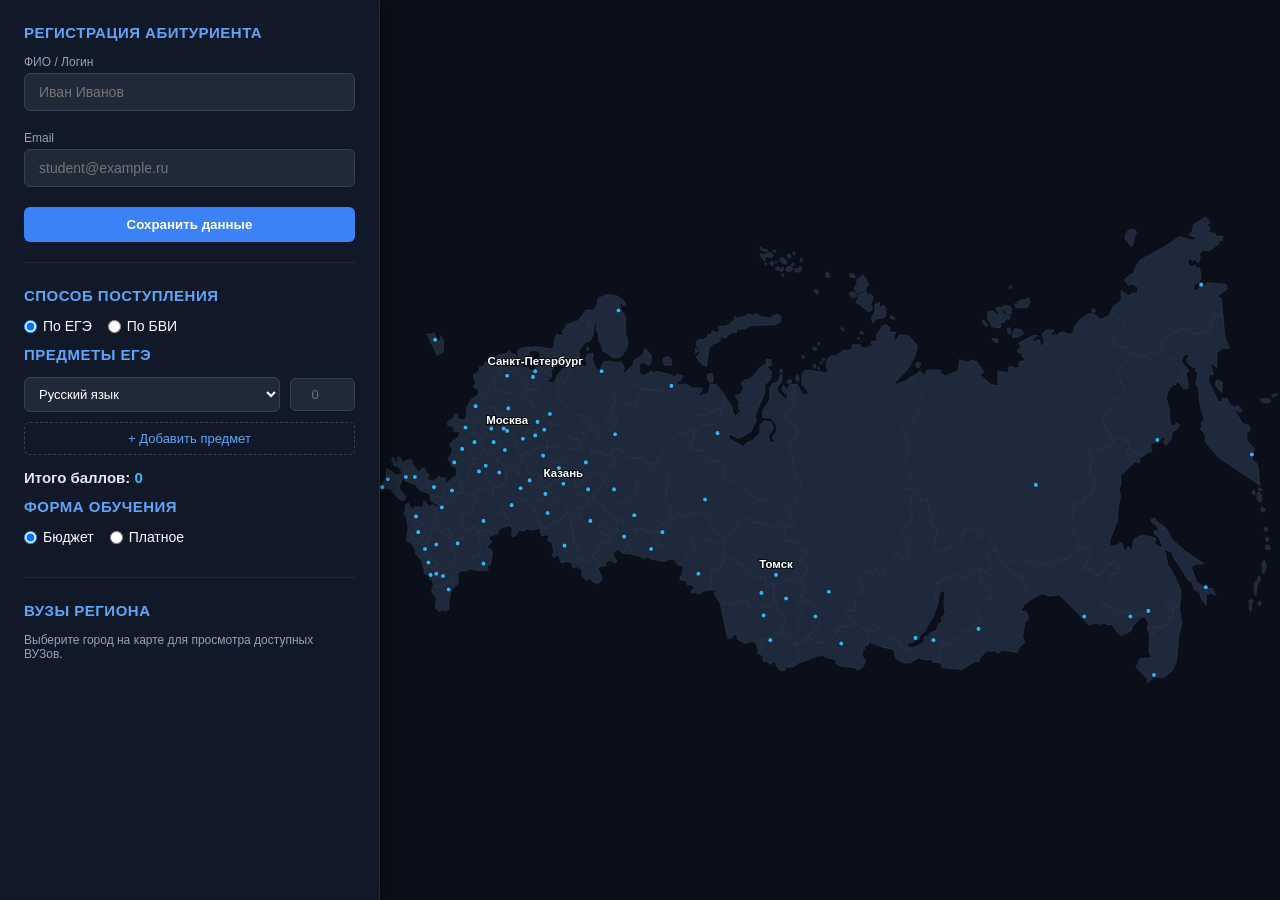
==== commit 8f3807ad: "Add files via upload" ====
--- a/frontend/index.html
+++ b/frontend/index.html
@@ -805,355 +805,189 @@
                 </linearGradient>
                 </defs>
             </g>
-                    <g id="cities-layer">
-        <g class="city-group is-top" data-city="Владивосток">
-            <circle class="city-dot is-top" cx="688" cy="450" r="3.2" />
-            <text class="city-label is-top" x="688" y="462" text-anchor="middle">Владивосток</text>
-        </g>
-        <g class="city-group" data-city="Хабаровск">
-            <circle class="city-dot" cx="683" cy="393" r="2.2" />
-            <text class="city-label" x="683" y="388" text-anchor="middle">Хабаровск</text>
-        </g>
-        <g class="city-group is-top" data-city="Иркутск">
-            <circle class="city-dot is-top" cx="476" cy="417" r="3.2" />
-            <text class="city-label is-top" x="476" y="429" text-anchor="middle">Иркутск</text>
-        </g>
-        <g class="city-group" data-city="Магадан">
-            <circle class="city-dot" cx="691" cy="241" r="2.2" />
-            <text class="city-label" x="691" y="236" text-anchor="middle">Магадан</text>
-        </g>
-        <g class="city-group" data-city="Анадырь">
-            <circle class="city-dot" cx="730" cy="103" r="2.2" />
-            <text class="city-label" x="730" y="98" text-anchor="middle">Анадырь</text>
-        </g>
-        <g class="city-group" data-city="Петропавловск-Камчатский">
-            <circle class="city-dot" cx="775" cy="254" r="2.2" />
-            <text class="city-label" x="775" y="249" text-anchor="middle">Петропавловск-Камчатский</text>
-        </g>
-        <g class="city-group" data-city="Южно-Сахалинск">
-            <circle class="city-dot" cx="734" cy="372" r="2.2" />
-            <text class="city-label" x="734" y="384" text-anchor="middle">Южно-Сахалинск</text>
-        </g>
-        <g class="city-group" data-city="Якутск">
-            <circle class="city-dot" cx="583" cy="281" r="2.2" />
-            <text class="city-label" x="583" y="276" text-anchor="middle">Якутск</text>
-        </g>
-        <g class="city-group" data-city="Улан-Удэ">
-            <circle class="city-dot" cx="492" cy="419" r="2.2" />
-            <text class="city-label" x="492" y="431" text-anchor="middle">Улан-Удэ</text>
-        </g>
-        <g class="city-group" data-city="Кызыл">
-            <circle class="city-dot" cx="410" cy="422" r="2.2" />
-            <text class="city-label" x="410" y="434" text-anchor="middle">Кызыл</text>
-        </g>
-        <g class="city-group is-top" data-city="Красноярск">
-            <circle class="city-dot is-top" cx="399" cy="376" r="3.2" />
-            <text class="city-label is-top" x="399" y="371" text-anchor="middle">Красноярск</text>
-        </g>
-        <g class="city-group" data-city="Абакан">
-            <circle class="city-dot" cx="387" cy="398" r="2.2" />
-            <text class="city-label" x="387" y="410" text-anchor="middle">Абакан</text>
-        </g>
-        <g class="city-group" data-city="Томск">
-            <circle class="city-dot" cx="352" cy="361" r="2.2" />
-            <text class="city-label" x="352" y="356" text-anchor="middle">Томск</text>
-        </g>
-        <g class="city-group" data-city="Горно-Алтайск">
-            <circle class="city-dot" cx="347" cy="419" r="2.2" />
-            <text class="city-label" x="347" y="431" text-anchor="middle">Горно-Алтайск</text>
-        </g>
-        <g class="city-group" data-city="Барнаул">
-            <circle class="city-dot" cx="341" cy="397" r="2.2" />
-            <text class="city-label" x="341" y="392" text-anchor="middle">Барнаул</text>
-        </g>
-        <g class="city-group" data-city="Кемерово">
-            <circle class="city-dot" cx="361" cy="382" r="2.2" />
-            <text class="city-label" x="361" y="377" text-anchor="middle">Кемерово</text>
-        </g>
-        <g class="city-group is-top" data-city="Новосибирск">
-            <circle class="city-dot is-top" cx="339" cy="377" r="3.2" />
-            <text class="city-label is-top" x="339" y="372" text-anchor="middle">Новосибирск</text>
-        </g>
-        <g class="city-group" data-city="Омск">
-            <circle class="city-dot" cx="283" cy="360" r="2.2" />
-            <text class="city-label" x="283" y="355" text-anchor="middle">Омск</text>
-        </g>
-        <g class="city-group" data-city="Тюмень">
-            <circle class="city-dot" cx="251" cy="323" r="2.2" />
-            <text class="city-label" x="251" y="318" text-anchor="middle">Тюмень</text>
-        </g>
-        <g class="city-group" data-city="Курган">
-            <circle class="city-dot" cx="241" cy="338" r="2.2" />
-            <text class="city-label" x="241" y="350" text-anchor="middle">Курган</text>
-        </g>
-        <g class="city-group" data-city="Челябинск">
-            <circle class="city-dot" cx="217" cy="327" r="2.2" />
-            <text class="city-label" x="217" y="339" text-anchor="middle">Челябинск</text>
-        </g>
-        <g class="city-group is-top" data-city="Екатеринбург">
-            <circle class="city-dot is-top" cx="226" cy="308" r="3.2" />
-            <text class="city-label is-top" x="226" y="303" text-anchor="middle">Екатеринбург</text>
-        </g>
-        <g class="city-group" data-city="Ханты-Мансийск">
-            <circle class="city-dot" cx="289" cy="294" r="2.2" />
-            <text class="city-label" x="289" y="289" text-anchor="middle">Ханты-Мансийск</text>
-        </g>
-        <g class="city-group" data-city="Салехард">
-            <circle class="city-dot" cx="300" cy="235" r="2.2" />
-            <text class="city-label" x="300" y="230" text-anchor="middle">Салехард</text>
-        </g>
-        <g class="city-group" data-city="Нарьян-Мар">
-            <circle class="city-dot" cx="259" cy="193" r="2.2" />
-            <text class="city-label" x="259" y="188" text-anchor="middle">Нарьян-Мар</text>
-        </g>
-        <g class="city-group" data-city="Сыктывкар">
-            <circle class="city-dot" cx="209" cy="236" r="2.2" />
-            <text class="city-label" x="209" y="231" text-anchor="middle">Сыктывкар</text>
-        </g>
-        <g class="city-group" data-city="Киров">
-            <circle class="city-dot" cx="183" cy="261" r="2.2" />
-            <text class="city-label" x="183" y="256" text-anchor="middle">Киров</text>
-        </g>
-        <g class="city-group" data-city="Пермь">
-            <circle class="city-dot" cx="208" cy="285" r="2.2" />
-            <text class="city-label" x="208" y="297" text-anchor="middle">Пермь</text>
-        </g>
-        <g class="city-group" data-city="Уфа">
-            <circle class="city-dot" cx="187" cy="313" r="2.2" />
-            <text class="city-label" x="187" y="325" text-anchor="middle">Уфа</text>
-        </g>
-        <g class="city-group" data-city="Оренбург">
-            <circle class="city-dot" cx="164" cy="335" r="2.2" />
-            <text class="city-label" x="164" y="347" text-anchor="middle">Оренбург</text>
-        </g>
-        <g class="city-group" data-city="Самара">
-            <circle class="city-dot" cx="149" cy="306" r="2.2" />
-            <text class="city-label" x="149" y="318" text-anchor="middle">Самара</text>
-        </g>
-        <g class="city-group" data-city="Ижевск">
-            <circle class="city-dot" cx="185" cy="285" r="2.2" />
-            <text class="city-label" x="185" y="280" text-anchor="middle">Ижевск</text>
-        </g>
-        <g class="city-group" data-city="Ульяновск">
-            <circle class="city-dot" cx="147" cy="289" r="2.2" />
-            <text class="city-label" x="147" y="301" text-anchor="middle">Ульяновск</text>
-        </g>
-        <g class="city-group is-top" data-city="Казань">
-            <circle class="city-dot is-top" cx="163" cy="280" r="3.2" />
-            <text class="city-label is-top" x="163" y="275" text-anchor="middle">Казань</text>
-        </g>
-        <g class="city-group" data-city="Архангельск">
-            <circle class="city-dot" cx="197" cy="180" r="2.2" />
-            <text class="city-label" x="197" y="175" text-anchor="middle">Архангельск</text>
-        </g>
-        <g class="city-group" data-city="Мурманск">
-            <circle class="city-dot" cx="212" cy="126" r="2.2" />
-            <text class="city-label" x="212" y="121" text-anchor="middle">Мурманск</text>
-        </g>
-        <g class="city-group is-top" data-city="Санкт-Петербург">
-            <circle class="city-dot is-top" cx="138" cy="180" r="3.2" />
-            <text class="city-label is-top" x="138" y="172" dx="0" dy="-4" text-anchor="middle">Санкт-Петербург</text>
-        </g>
-        <g class="city-group" data-city="Петрозаводск">
-            <circle class="city-dot" cx="156" cy="172" r="2.2" />
-            <text class="city-label" x="156" y="167" text-anchor="middle">Петрозаводск</text>
-        </g>
-        <g class="city-group" data-city="Чита">
-            <circle class="city-dot" cx="532" cy="409" r="2.2" />
-            <text class="city-label" x="532" y="403" text-anchor="middle">Чита</text>
-        </g>
-        <g class="city-group" data-city="Благовещенск">
-            <circle class="city-dot" cx="626" cy="398" r="2.2" />
-            <text class="city-label" x="626" y="392" text-anchor="middle">Благовещенск</text>
-        </g>
-        <g class="city-group" data-city="Биробиджан">
-            <circle class="city-dot" cx="667" cy="398" r="2.2" />
-            <text class="city-label" x="667" y="392" text-anchor="middle">Биробиджан</text>
-        </g>
-        <g class="city-group is-top" data-city="Калининград">
-            <circle class="city-dot is-top" cx="49" cy="152" r="3.2" />
-            <text class="city-label is-top" x="49" y="147" text-anchor="middle">Калининград</text>
-        </g>
-        <g class="city-group" data-city="Великий Новгород">
-            <circle class="city-dot" cx="113" cy="184" r="2.2" />
-            <text class="city-label" x="113" y="184" dx="5" dy="3" text-anchor="start">Великий Новгород</text>
-        </g>
-        <g class="city-group" data-city="Псков">
-            <circle class="city-dot" cx="105" cy="172" r="2.2" />
-            <text class="city-label" x="105" y="172" dx="-5" dy="3" text-anchor="end">Псков</text>
-        </g>
-        <g class="city-group" data-city="Вологда">
-            <circle class="city-dot" cx="151" cy="218" r="2.2" />
-            <text class="city-label" x="151" y="218" dx="5" dy="3" text-anchor="start">Вологда</text>
-        </g>
-        <g class="city-group" data-city="Кострома">
-            <circle class="city-dot" cx="146" cy="232" r="2.2" />
-            <text class="city-label" x="146" y="232" dx="5" dy="3" text-anchor="start">Кострома</text>
-        </g>
-        <g class="city-group" data-city="Иваново">
-            <circle class="city-dot" cx="138" cy="237" r="2.2" />
-            <text class="city-label" x="138" y="237" dx="5" dy="3" text-anchor="start">Иваново</text>
-        </g>
-        <g class="city-group" data-city="Ярославль">
-            <circle class="city-dot" cx="140" cy="225" r="2.2" />
-            <text class="city-label" x="140" y="225" dx="5" dy="-2" text-anchor="start">Ярославль</text>
-        </g>
-        <g class="city-group" data-city="Тверь">
-            <circle class="city-dot" cx="114" cy="213" r="2.2" />
-            <text class="city-label" x="114" y="213" dx="-5" dy="3" text-anchor="end">Тверь</text>
-        </g>
-        <g class="city-group" data-city="Смоленск">
-            <circle class="city-dot" cx="85" cy="211" r="2.2" />
-            <text class="city-label" x="85" y="211" dx="-5" dy="3" text-anchor="end">Смоленск</text>
-        </g>
-        <g class="city-group" data-city="Владимир">
-            <circle class="city-dot" cx="127" cy="240" r="2.2" />
-            <text class="city-label" x="127" y="240" dx="5" dy="3" text-anchor="start">Владимир</text>
-        </g>
-        <g class="city-group" data-city="Белгород">
-            <circle class="city-dot" cx="66" cy="261" r="2.2" />
-            <text class="city-label" x="66" y="261" dx="-5" dy="3" text-anchor="end">Белгород</text>
-        </g>
-        <g class="city-group" data-city="Воронеж">
-            <circle class="city-dot" cx="88" cy="269" r="2.2" />
-            <text class="city-label" x="88" y="281" text-anchor="middle">Воронеж</text>
-        </g>
-        <g class="city-group" data-city="Тамбов">
-            <circle class="city-dot" cx="106" cy="270" r="2.2" />
-            <text class="city-label" x="106" y="270" dx="5" dy="3" text-anchor="start">Тамбов</text>
-        </g>
-        <g class="city-group" data-city="Липецк">
-            <circle class="city-dot" cx="94" cy="264" r="2.2" />
-            <text class="city-label" x="94" y="264" dx="5" dy="-3" text-anchor="start">Липецк</text>
-        </g>
-        <g class="city-group" data-city="Рязань">
-            <circle class="city-dot" cx="111" cy="250" r="2.2" />
-            <text class="city-label" x="111" y="250" dx="5" dy="3" text-anchor="start">Рязань</text>
-        </g>
-        <g class="city-group" data-city="Тула">
-            <circle class="city-dot" cx="101" cy="243" r="2.2" />
-            <text class="city-label" x="101" y="243" dx="-5" dy="3" text-anchor="end">Тула</text>
-        </g>
-        <g class="city-group" data-city="Орел">
-            <circle class="city-dot" cx="84" cy="243" r="2.2" />
-            <text class="city-label" x="84" y="243" dx="-5" dy="3" text-anchor="end">Орел</text>
-        </g>
-        <g class="city-group" data-city="Курск">
-            <circle class="city-dot" cx="73" cy="249" r="2.2" />
-            <text class="city-label" x="73" y="249" dx="-5" dy="3" text-anchor="end">Курск</text>
-        </g>
-        <g class="city-group" data-city="Брянск">
-            <circle class="city-dot" cx="76" cy="230" r="2.2" />
-            <text class="city-label" x="76" y="230" dx="-5" dy="3" text-anchor="end">Брянск</text>
-        </g>
-        <g class="city-group" data-city="Калуга">
-            <circle class="city-dot" cx="99" cy="231" r="2.2" />
-            <text class="city-label" x="99" y="231" dx="-5" dy="-3" text-anchor="end">Калуга</text>
-        </g>
-        <g class="city-group is-top" data-city="Москва">
-            <circle class="city-dot is-top" cx="113" cy="233" r="3.2" />
-            <text class="city-label is-top" x="113" y="228" text-anchor="middle">Москва</text>
-        </g>
-        <g class="city-group" data-city="Нижний Новгород">
-            <circle class="city-dot" cx="145" cy="255" r="2.2" />
-            <text class="city-label" x="145" y="255" dx="0" dy="-5" text-anchor="middle">Нижний Новгород</text>
-        </g>
-        <g class="city-group" data-city="Йошкар-Ола">
-            <circle class="city-dot" cx="159" cy="266" r="2.2" />
-            <text class="city-label" x="159" y="266" dx="5" dy="-2" text-anchor="start">Йошкар-Ола</text>
-        </g>
-        <g class="city-group" data-city="Чебоксары">
-            <circle class="city-dot" cx="153" cy="270" r="2.2" />
-            <text class="city-label" x="153" y="270" dx="5" dy="6" text-anchor="start">Чебоксары</text>
-        </g>
-        <g class="city-group" data-city="Саранск">
-            <circle class="city-dot" cx="133" cy="277" r="2.2" />
-            <text class="city-label" x="133" y="277" dx="-5" dy="-2" text-anchor="end">Саранск</text>
-        </g>
-        <g class="city-group" data-city="Пенза">
-            <circle class="city-dot" cx="125" cy="284" r="2.2" />
-            <text class="city-label" x="125" y="284" dx="-5" dy="6" text-anchor="end">Пенза</text>
-        </g>
-        <g class="city-group" data-city="Саратов">
-            <circle class="city-dot" cx="117" cy="299" r="2.2" />
-            <text class="city-label" x="117" y="299" dx="-5" dy="2" text-anchor="end">Саратов</text>
-        </g>
-        <g class="city-group" data-city="Волгоград">
-            <circle class="city-dot" cx="92" cy="313" r="2.2" />
-            <text class="city-label" x="92" y="313" dx="5" dy="-2" text-anchor="start">Волгоград</text>
-        </g>
-        <g class="city-group" data-city="Астрахань">
-            <circle class="city-dot" cx="92" cy="351" r="2.2" />
-            <text class="city-label" x="92" y="351" dx="5" dy="2" text-anchor="start">Астрахань</text>
-        </g>
-        <g class="city-group" data-city="Элиста">
-            <circle class="city-dot" cx="69" cy="333" r="2.2" />
-            <text class="city-label" x="69" y="333" dx="5" dy="2" text-anchor="start">Элиста</text>
-        </g>
-        <g class="city-group" data-city="Луганск">
-            <circle class="city-dot" cx="64" cy="286" r="2.2" />
-            <text class="city-label" x="64" y="286" dx="5" dy="2" text-anchor="start">Луганск</text>
-        </g>
-        <g class="city-group" data-city="Донецк">
-            <circle class="city-dot" cx="48" cy="283" r="2.2" />
-            <text class="city-label" x="48" y="283" dx="-5" dy="-4" text-anchor="end">Донецк</text>
-        </g>
-        <g class="city-group" data-city="Мелитополь">
-            <circle class="city-dot" cx="31" cy="274" r="2.2" />
-            <text class="city-label" x="31" y="274" dx="0" dy="8" text-anchor="middle">Мелитополь</text>
-        </g>
-        <g class="city-group" data-city="Геническ">
-            <circle class="city-dot" cx="23" cy="274" r="2.2" />
-            <text class="city-label" x="23" y="274" dx="0" dy="-5" text-anchor="middle">Геническ</text>
-        </g>
-        <g class="city-group" data-city="Симферополь">
-            <circle class="city-dot" cx="7" cy="276" r="2.2" />
-            <text class="city-label" x="7" y="276" dx="5" dy="-2" text-anchor="start">Симферополь</text>
-        </g>
-        <g class="city-group" data-city="Севастополь">
-            <circle class="city-dot" cx="2" cy="283" r="2.2" />
-            <text class="city-label" x="2" y="283" dx="4" dy="7" text-anchor="start">Севастополь</text>
-        </g>
-        <g class="city-group is-top" data-city="Ростов-на-Дону">
-            <circle class="city-dot is-top" cx="55" cy="301" r="3.2" />
-            <text class="city-label is-top" x="55" y="301" dx="5" dy="3" text-anchor="start">Ростов-на-Дону</text>
-        </g>
-        <g class="city-group" data-city="Краснодар">
-            <circle class="city-dot" cx="32" cy="309" r="2.2" />
-            <text class="city-label" x="32" y="309" dx="-5" dy="-2" text-anchor="end">Краснодар</text>
-        </g>
-        <g class="city-group" data-city="Майкоп">
-            <circle class="city-dot" cx="34" cy="323" r="2.2" />
-            <text class="city-label" x="34" y="323" dx="-5" dy="3" text-anchor="end">Майкоп</text>
-        </g>
-        <g class="city-group" data-city="Ставрополь">
-            <circle class="city-dot" cx="50" cy="334" r="2.2" />
-            <text class="city-label" x="50" y="334" dx="5" dy="-3" text-anchor="start">Ставрополь</text>
-        </g>
-        <g class="city-group" data-city="Черкесск">
-            <circle class="city-dot" cx="40" cy="338" r="2.2" />
-            <text class="city-label" x="40" y="338" dx="-5" dy="2" text-anchor="end">Черкесск</text>
-        </g>
-        <g class="city-group" data-city="Нальчик">
-            <circle class="city-dot" cx="43" cy="350" r="2.2" />
-            <text class="city-label" x="43" y="350" dx="-5" dy="2" text-anchor="end">Нальчик</text>
-        </g>
-        <g class="city-group" data-city="Владикавказ">
-            <circle class="city-dot" cx="45" cy="361" r="2.2" />
-            <text class="city-label" x="45" y="361" dx="-4" dy="8" text-anchor="end">Владикавказ</text>
-        </g>
-        <g class="city-group" data-city="Магас">
-            <circle class="city-dot" cx="50" cy="360" r="2.2" />
-            <text class="city-label" x="50" y="360" dx="0" dy="-5" text-anchor="middle">Магас</text>
-        </g>
-        <g class="city-group" data-city="Грозный">
-            <circle class="city-dot" cx="56" cy="362" r="2.2" />
-            <text class="city-label" x="56" y="362" dx="4" dy="8" text-anchor="start">Грозный</text>
-        </g>
-        <g class="city-group" data-city="Махачкала">
-            <circle class="city-dot" cx="61" cy="374" r="2.2" />
-            <text class="city-label" x="61" y="374" dx="5" dy="3" text-anchor="start">Махачкала</text>
-        </g>
+    <!-- Слой 2: Точки городов (Middle Layer) -->
+    <g id="cities-dots-layer">
+        <circle class="city-dot" data-city="Москва" cx="113.0" cy="233.0" r="2.0" />
+        <circle class="city-dot" data-city="Санкт-Петербург" cx="138.0" cy="180.0" r="2.0" />
+        <circle class="city-dot" data-city="Севастополь" cx="2.0" cy="283.0" r="2.0" />
+        <circle class="city-dot" data-city="Барнаул" cx="341.0" cy="397.0" r="2.0" />
+        <circle class="city-dot" data-city="Чита" cx="532.0" cy="409.0" r="2.0" />
+        <circle class="city-dot" data-city="Петропавловск-Камчатский" cx="775.0" cy="254.0" r="2.0" />
+        <circle class="city-dot" data-city="Краснодар" cx="32.0" cy="309.0" r="2.0" />
+        <circle class="city-dot" data-city="Красноярск" cx="399.0" cy="376.0" r="2.0" />
+        <circle class="city-dot" data-city="Пермь" cx="208.0" cy="285.0" r="2.0" />
+        <circle class="city-dot" data-city="Владивосток" cx="688.0" cy="450.0" r="2.0" />
+        <circle class="city-dot" data-city="Ставрополь" cx="50.0" cy="334.0" r="2.0" />
+        <circle class="city-dot" data-city="Хабаровск" cx="683.0" cy="393.0" r="2.0" />
+        <circle class="city-dot" data-city="Благовещенск" cx="626.0" cy="398.0" r="2.0" />
+        <circle class="city-dot" data-city="Архангельск" cx="197.0" cy="180.0" r="2.0" />
+        <circle class="city-dot" data-city="Астрахань" cx="92.0" cy="351.0" r="2.0" />
+        <circle class="city-dot" data-city="Белгород" cx="66.0" cy="261.0" r="2.0" />
+        <circle class="city-dot" data-city="Брянск" cx="76.0" cy="230.0" r="2.0" />
+        <circle class="city-dot" data-city="Владимир" cx="127.0" cy="240.0" r="2.0" />
+        <circle class="city-dot" data-city="Волгоград" cx="92.0" cy="313.0" r="2.0" />
+        <circle class="city-dot" data-city="Вологда" cx="151.0" cy="218.0" r="2.0" />
+        <circle class="city-dot" data-city="Воронеж" cx="88.0" cy="269.0" r="2.0" />
+        <circle class="city-dot" data-city="Мелитополь" cx="31.0" cy="274.0" r="2.0" />
+        <circle class="city-dot" data-city="Иваново" cx="138.0" cy="237.0" r="2.0" />
+        <circle class="city-dot" data-city="Иркутск" cx="476.0" cy="417.0" r="2.0" />
+        <circle class="city-dot" data-city="Калининград" cx="49.0" cy="152.0" r="2.0" />
+        <circle class="city-dot" data-city="Калуга" cx="99.0" cy="231.0" r="2.0" />
+        <circle class="city-dot" data-city="Кемерово" cx="361.0" cy="382.0" r="2.0" />
+        <circle class="city-dot" data-city="Киров" cx="183.0" cy="261.0" r="2.0" />
+        <circle class="city-dot" data-city="Кострома" cx="146.0" cy="232.0" r="2.0" />
+        <circle class="city-dot" data-city="Курган" cx="241.0" cy="338.0" r="2.0" />
+        <circle class="city-dot" data-city="Курск" cx="73.0" cy="249.0" r="2.0" />
+        <circle class="city-dot" data-city="Гатчина" cx="136.0" cy="185.0" r="2.0" />
+        <circle class="city-dot" data-city="Липецк" cx="94.0" cy="264.0" r="2.0" />
+        <circle class="city-dot" data-city="Магадан" cx="691.0" cy="241.0" r="2.0" />
+        <circle class="city-dot" data-city="Красногорск" cx="110.0" cy="231.0" r="2.0" />
+        <circle class="city-dot" data-city="Мурманск" cx="212.0" cy="126.0" r="2.0" />
+        <circle class="city-dot" data-city="Нижний Новгород" cx="145.0" cy="255.0" r="2.0" />
+        <circle class="city-dot" data-city="Великий Новгород" cx="113.0" cy="184.0" r="2.0" />
+        <circle class="city-dot" data-city="Новосибирск" cx="339.0" cy="377.0" r="2.0" />
+        <circle class="city-dot" data-city="Омск" cx="283.0" cy="360.0" r="2.0" />
+        <circle class="city-dot" data-city="Оренбург" cx="164.0" cy="335.0" r="2.0" />
+        <circle class="city-dot" data-city="Орел" cx="84.0" cy="243.0" r="2.0" />
+        <circle class="city-dot" data-city="Пенза" cx="125.0" cy="284.0" r="2.0" />
+        <circle class="city-dot" data-city="Псков" cx="105.0" cy="172.0" r="2.0" />
+        <circle class="city-dot" data-city="Ростов-на-Дону" cx="55.0" cy="301.0" r="2.0" />
+        <circle class="city-dot" data-city="Рязань" cx="111.0" cy="250.0" r="2.0" />
+        <circle class="city-dot" data-city="Самара" cx="149.0" cy="306.0" r="2.0" />
+        <circle class="city-dot" data-city="Саратов" cx="117.0" cy="299.0" r="2.0" />
+        <circle class="city-dot" data-city="Южно-Сахалинск" cx="734.0" cy="372.0" r="2.0" />
+        <circle class="city-dot" data-city="Екатеринбург" cx="226.0" cy="308.0" r="2.0" />
+        <circle class="city-dot" data-city="Смоленск" cx="85.0" cy="211.0" r="2.0" />
+        <circle class="city-dot" data-city="Тамбов" cx="106.0" cy="270.0" r="2.0" />
+        <circle class="city-dot" data-city="Тверь" cx="114.0" cy="213.0" r="2.0" />
+        <circle class="city-dot" data-city="Томск" cx="352.0" cy="361.0" r="2.0" />
+        <circle class="city-dot" data-city="Тула" cx="101.0" cy="243.0" r="2.0" />
+        <circle class="city-dot" data-city="Тюмень" cx="251.0" cy="323.0" r="2.0" />
+        <circle class="city-dot" data-city="Ульяновск" cx="147.0" cy="289.0" r="2.0" />
+        <circle class="city-dot" data-city="Геническ" cx="23.0" cy="274.0" r="2.0" />
+        <circle class="city-dot" data-city="Челябинск" cx="217.0" cy="327.0" r="2.0" />
+        <circle class="city-dot" data-city="Ярославль" cx="140.0" cy="225.0" r="2.0" />
+        <circle class="city-dot" data-city="Майкоп" cx="34.0" cy="323.0" r="2.0" />
+        <circle class="city-dot" data-city="Горно-Алтайск" cx="347.0" cy="419.0" r="2.0" />
+        <circle class="city-dot" data-city="Уфа" cx="187.0" cy="313.0" r="2.0" />
+        <circle class="city-dot" data-city="Улан-Удэ" cx="492.0" cy="419.0" r="2.0" />
+        <circle class="city-dot" data-city="Махачкала" cx="61.0" cy="374.0" r="2.0" />
+        <circle class="city-dot" data-city="Донецк" cx="48.0" cy="283.0" r="2.0" />
+        <circle class="city-dot" data-city="Магас" cx="50.0" cy="360.0" r="2.0" />
+        <circle class="city-dot" data-city="Нальчик" cx="43.0" cy="350.0" r="2.0" />
+        <circle class="city-dot" data-city="Элиста" cx="69.0" cy="333.0" r="2.0" />
+        <circle class="city-dot" data-city="Черкесск" cx="40.0" cy="338.0" r="2.0" />
+        <circle class="city-dot" data-city="Петрозаводск" cx="156.0" cy="172.0" r="2.0" />
+        <circle class="city-dot" data-city="Сыктывкар" cx="209.0" cy="236.0" r="2.0" />
+        <circle class="city-dot" data-city="Симферополь" cx="7.0" cy="276.0" r="2.0" />
+        <circle class="city-dot" data-city="Луганск" cx="64.0" cy="286.0" r="2.0" />
+        <circle class="city-dot" data-city="Йошкар-Ола" cx="159.0" cy="266.0" r="2.0" />
+        <circle class="city-dot" data-city="Саранск" cx="133.0" cy="277.0" r="2.0" />
+        <circle class="city-dot" data-city="Якутск" cx="583.0" cy="281.0" r="2.0" />
+        <circle class="city-dot" data-city="Владикавказ" cx="45.0" cy="361.0" r="2.0" />
+        <circle class="city-dot" data-city="Казань" cx="163.0" cy="280.0" r="2.0" />
+        <circle class="city-dot" data-city="Кызыл" cx="410.0" cy="422.0" r="2.0" />
+        <circle class="city-dot" data-city="Ижевск" cx="185.0" cy="285.0" r="2.0" />
+        <circle class="city-dot" data-city="Грозный" cx="56.0" cy="362.0" r="2.0" />
+        <circle class="city-dot" data-city="Чебоксары" cx="153.0" cy="270.0" r="2.0" />
+        <circle class="city-dot" data-city="Абакан" cx="387.0" cy="398.0" r="2.0" />
+        <circle class="city-dot" data-city="Биробиджан" cx="667.0" cy="398.0" r="2.0" />
+        <circle class="city-dot" data-city="Нарьян-Мар" cx="259.0" cy="193.0" r="2.0" />
+        <circle class="city-dot" data-city="Ханты-Мансийск" cx="289.0" cy="294.0" r="2.0" />
+        <circle class="city-dot" data-city="Анадырь" cx="730.0" cy="103.0" r="2.0" />
+        <circle class="city-dot" data-city="Салехард" cx="300.0" cy="235.0" r="2.0" />
+    </g>
+    <!-- Слой 3: Названия городов (Top Layer) -->
+    <g id="cities-labels-layer">
+        <text class="city-label is-top" data-city="Москва" x="113.0" y="228.0" text-anchor="middle">Москва</text>
+        <text class="city-label is-top" data-city="Санкт-Петербург" x="138.0" y="175.0" text-anchor="middle">Санкт-Петербург</text>
+        <text class="city-label is-top" data-city="Севастополь" x="2.0" y="278.0" text-anchor="middle">Севастополь</text>
+        <text class="city-label" data-city="Барнаул" x="341.0" y="392.0" text-anchor="middle">Барнаул</text>
+        <text class="city-label" data-city="Чита" x="532.0" y="404.0" text-anchor="middle">Чита</text>
+        <text class="city-label" data-city="Петропавловск-Камчатский" x="775.0" y="249.0" text-anchor="middle">Петропавловск-Камчатский</text>
+        <text class="city-label is-top" data-city="Краснодар" x="32.0" y="304.0" text-anchor="middle">Краснодар</text>
+        <text class="city-label is-top" data-city="Красноярск" x="399.0" y="371.0" text-anchor="middle">Красноярск</text>
+        <text class="city-label is-top" data-city="Пермь" x="208.0" y="280.0" text-anchor="middle">Пермь</text>
+        <text class="city-label is-top" data-city="Владивосток" x="688.0" y="445.0" text-anchor="middle">Владивосток</text>
+        <text class="city-label" data-city="Ставрополь" x="50.0" y="329.0" text-anchor="middle">Ставрополь</text>
+        <text class="city-label is-top" data-city="Хабаровск" x="683.0" y="388.0" text-anchor="middle">Хабаровск</text>
+        <text class="city-label" data-city="Благовещенск" x="626.0" y="393.0" text-anchor="middle">Благовещенск</text>
+        <text class="city-label is-top" data-city="Архангельск" x="197.0" y="175.0" text-anchor="middle">Архангельск</text>
+        <text class="city-label" data-city="Астрахань" x="92.0" y="346.0" text-anchor="middle">Астрахань</text>
+        <text class="city-label" data-city="Белгород" x="66.0" y="256.0" text-anchor="middle">Белгород</text>
+        <text class="city-label" data-city="Брянск" x="76.0" y="225.0" text-anchor="middle">Брянск</text>
+        <text class="city-label" data-city="Владимир" x="127.0" y="235.0" text-anchor="middle">Владимир</text>
+        <text class="city-label is-top" data-city="Волгоград" x="92.0" y="308.0" text-anchor="middle">Волгоград</text>
+        <text class="city-label" data-city="Вологда" x="151.0" y="213.0" text-anchor="middle">Вологда</text>
+        <text class="city-label is-top" data-city="Воронеж" x="88.0" y="264.0" text-anchor="middle">Воронеж</text>
+        <text class="city-label" data-city="Мелитополь" x="31.0" y="269.0" text-anchor="middle">Мелитополь</text>
+        <text class="city-label" data-city="Иваново" x="138.0" y="232.0" text-anchor="middle">Иваново</text>
+        <text class="city-label is-top" data-city="Иркутск" x="476.0" y="412.0" text-anchor="middle">Иркутск</text>
+        <text class="city-label is-top" data-city="Калининград" x="49.0" y="147.0" text-anchor="middle">Калининград</text>
+        <text class="city-label" data-city="Калуга" x="99.0" y="226.0" text-anchor="middle">Калуга</text>
+        <text class="city-label" data-city="Кемерово" x="361.0" y="377.0" text-anchor="middle">Кемерово</text>
+        <text class="city-label" data-city="Киров" x="183.0" y="256.0" text-anchor="middle">Киров</text>
+        <text class="city-label" data-city="Кострома" x="146.0" y="227.0" text-anchor="middle">Кострома</text>
+        <text class="city-label" data-city="Курган" x="241.0" y="333.0" text-anchor="middle">Курган</text>
+        <text class="city-label" data-city="Курск" x="73.0" y="244.0" text-anchor="middle">Курск</text>
+        <text class="city-label" data-city="Гатчина" x="136.0" y="180.0" text-anchor="middle">Гатчина</text>
+        <text class="city-label" data-city="Липецк" x="94.0" y="259.0" text-anchor="middle">Липецк</text>
+        <text class="city-label" data-city="Магадан" x="691.0" y="236.0" text-anchor="middle">Магадан</text>
+        <text class="city-label" data-city="Красногорск" x="110.0" y="226.0" text-anchor="middle">Красногорск</text>
+        <text class="city-label is-top" data-city="Мурманск" x="212.0" y="121.0" text-anchor="middle">Мурманск</text>
+        <text class="city-label is-top" data-city="Нижний Новгород" x="145.0" y="250.0" text-anchor="middle">Нижний Новгород</text>
+        <text class="city-label" data-city="Великий Новгород" x="113.0" y="179.0" text-anchor="middle">Великий Новгород</text>
+        <text class="city-label is-top" data-city="Новосибирск" x="339.0" y="372.0" text-anchor="middle">Новосибирск</text>
+        <text class="city-label is-top" data-city="Омск" x="283.0" y="355.0" text-anchor="middle">Омск</text>
+        <text class="city-label" data-city="Оренбург" x="164.0" y="330.0" text-anchor="middle">Оренбург</text>
+        <text class="city-label" data-city="Орел" x="84.0" y="238.0" text-anchor="middle">Орел</text>
+        <text class="city-label" data-city="Пенза" x="125.0" y="279.0" text-anchor="middle">Пенза</text>
+        <text class="city-label" data-city="Псков" x="105.0" y="167.0" text-anchor="middle">Псков</text>
+        <text class="city-label is-top" data-city="Ростов-на-Дону" x="55.0" y="296.0" text-anchor="middle">Ростов-на-Дону</text>
+        <text class="city-label" data-city="Рязань" x="111.0" y="245.0" text-anchor="middle">Рязань</text>
+        <text class="city-label is-top" data-city="Самара" x="149.0" y="301.0" text-anchor="middle">Самара</text>
+        <text class="city-label is-top" data-city="Саратов" x="117.0" y="294.0" text-anchor="middle">Саратов</text>
+        <text class="city-label" data-city="Южно-Сахалинск" x="734.0" y="367.0" text-anchor="middle">Южно-Сахалинск</text>
+        <text class="city-label is-top" data-city="Екатеринбург" x="226.0" y="303.0" text-anchor="middle">Екатеринбург</text>
+        <text class="city-label" data-city="Смоленск" x="85.0" y="206.0" text-anchor="middle">Смоленск</text>
+        <text class="city-label" data-city="Тамбов" x="106.0" y="265.0" text-anchor="middle">Тамбов</text>
+        <text class="city-label" data-city="Тверь" x="114.0" y="208.0" text-anchor="middle">Тверь</text>
+        <text class="city-label is-top" data-city="Томск" x="352.0" y="356.0" text-anchor="middle">Томск</text>
+        <text class="city-label" data-city="Тула" x="101.0" y="238.0" text-anchor="middle">Тула</text>
+        <text class="city-label is-top" data-city="Тюмень" x="251.0" y="318.0" text-anchor="middle">Тюмень</text>
+        <text class="city-label" data-city="Ульяновск" x="147.0" y="284.0" text-anchor="middle">Ульяновск</text>
+        <text class="city-label" data-city="Геническ" x="23.0" y="269.0" text-anchor="middle">Геническ</text>
+        <text class="city-label" data-city="Челябинск" x="217.0" y="322.0" text-anchor="middle">Челябинск</text>
+        <text class="city-label" data-city="Ярославль" x="140.0" y="220.0" text-anchor="middle">Ярославль</text>
+        <text class="city-label" data-city="Майкоп" x="34.0" y="318.0" text-anchor="middle">Майкоп</text>
+        <text class="city-label" data-city="Горно-Алтайск" x="347.0" y="414.0" text-anchor="middle">Горно-Алтайск</text>
+        <text class="city-label is-top" data-city="Уфа" x="187.0" y="308.0" text-anchor="middle">Уфа</text>
+        <text class="city-label" data-city="Улан-Удэ" x="492.0" y="414.0" text-anchor="middle">Улан-Удэ</text>
+        <text class="city-label is-top" data-city="Махачкала" x="61.0" y="369.0" text-anchor="middle">Махачкала</text>
+        <text class="city-label" data-city="Донецк" x="48.0" y="278.0" text-anchor="middle">Донецк</text>
+        <text class="city-label" data-city="Магас" x="50.0" y="355.0" text-anchor="middle">Магас</text>
+        <text class="city-label" data-city="Нальчик" x="43.0" y="345.0" text-anchor="middle">Нальчик</text>
+        <text class="city-label" data-city="Элиста" x="69.0" y="328.0" text-anchor="middle">Элиста</text>
+        <text class="city-label" data-city="Черкесск" x="40.0" y="333.0" text-anchor="middle">Черкесск</text>
+        <text class="city-label" data-city="Петрозаводск" x="156.0" y="167.0" text-anchor="middle">Петрозаводск</text>
+        <text class="city-label" data-city="Сыктывкар" x="209.0" y="231.0" text-anchor="middle">Сыктывкар</text>
+        <text class="city-label" data-city="Симферополь" x="7.0" y="271.0" text-anchor="middle">Симферополь</text>
+        <text class="city-label" data-city="Луганск" x="64.0" y="281.0" text-anchor="middle">Луганск</text>
+        <text class="city-label" data-city="Йошкар-Ола" x="159.0" y="261.0" text-anchor="middle">Йошкар-Ола</text>
+        <text class="city-label" data-city="Саранск" x="133.0" y="272.0" text-anchor="middle">Саранск</text>
+        <text class="city-label is-top" data-city="Якутск" x="583.0" y="276.0" text-anchor="middle">Якутск</text>
+        <text class="city-label" data-city="Владикавказ" x="45.0" y="356.0" text-anchor="middle">Владикавказ</text>
+        <text class="city-label is-top" data-city="Казань" x="163.0" y="275.0" text-anchor="middle">Казань</text>
+        <text class="city-label" data-city="Кызыл" x="410.0" y="417.0" text-anchor="middle">Кызыл</text>
+        <text class="city-label" data-city="Ижевск" x="185.0" y="280.0" text-anchor="middle">Ижевск</text>
+        <text class="city-label" data-city="Грозный" x="56.0" y="357.0" text-anchor="middle">Грозный</text>
+        <text class="city-label" data-city="Чебоксары" x="153.0" y="265.0" text-anchor="middle">Чебоксары</text>
+        <text class="city-label" data-city="Абакан" x="387.0" y="393.0" text-anchor="middle">Абакан</text>
+        <text class="city-label" data-city="Биробиджан" x="667.0" y="393.0" text-anchor="middle">Биробиджан</text>
+        <text class="city-label" data-city="Нарьян-Мар" x="259.0" y="188.0" text-anchor="middle">Нарьян-Мар</text>
+        <text class="city-label" data-city="Ханты-Мансийск" x="289.0" y="289.0" text-anchor="middle">Ханты-Мансийск</text>
+        <text class="city-label" data-city="Анадырь" x="730.0" y="98.0" text-anchor="middle">Анадырь</text>
+        <text class="city-label" data-city="Салехард" x="300.0" y="230.0" text-anchor="middle">Салехард</text>
     </g>
 </svg>
 </div>
--- a/frontend/styles.css
+++ b/frontend/styles.css
@@ -46,6 +46,14 @@
     align-items: center;
     justify-content: center;
     overflow: hidden;
+    touch-action: none; /* Разрешает жесты зума и перемещения без прокрутки страницы */
+    user-select: none;
+    -webkit-user-select: none;
+    cursor: grab;
+}
+
+#map-container.is-panning {
+    cursor: grabbing !important;
 }
 
 #russia-map {
@@ -81,72 +89,94 @@
     cursor: pointer;
 }
 
-/* Точки городов на карте */
+/* ==========================================================================
+   Слои карты в стиле Photoshop (Photoshop-style SVG Layers)
+   Нижний слой: #map-paths (контуры регионов)
+   Средний слой: #cities-dots-layer (точки городов)
+   Верхний слой: #cities-labels-layer (названия городов)
+   ========================================================================== */
+
+#map-paths {
+    pointer-events: auto;
+}
+
+/* Слой 2: Точки городов (единый аккуратный размер и стиль для всех городов) */
+#cities-dots-layer {
+    pointer-events: auto;
+}
+
 .city-dot {
     fill: #38bdf8;
-    stroke: #0f172a;
+    stroke: #070c18;
     stroke-width: 0.8px;
     paint-order: stroke fill;
-    opacity: 0.8;
-    cursor: pointer;
-    transition: fill 0.2s ease, stroke 0.2s ease, opacity 0.2s ease;
-}
-
-.city-dot.is-top {
-    fill: #60a5fa;
-    stroke: #ffffff;
-    stroke-width: 1px;
-    opacity: 1;
-}
-
-.city-dot:hover {
+    opacity: 0.95;
+    cursor: pointer;
+    transition: fill 0.15s ease, stroke 0.15s ease;
+}
+
+.city-dot:hover, .city-dot.is-hovered {
     fill: #fbbf24 !important;
     stroke: #ffffff !important;
-    stroke-width: 1.5px !important;
-    opacity: 1 !important;
-}
-
-/* Подписи городов — на общей карте показываем только ключевые региональные центры */
+    stroke-width: 1.4px !important;
+    opacity: 1 !important;
+}
+
+.city-dot.is-selected {
+    fill: #f59e0b !important;
+    stroke: #ffffff !important;
+    stroke-width: 1.8px !important;
+    opacity: 1 !important;
+}
+
+/* Слой 3: Названия городов (всегда на самом верхнем слое) */
+#cities-labels-layer {
+    pointer-events: auto;
+}
+
 .city-label {
-    display: none;
-    fill: #cbd5e1;
-    font-size: 6.8px;
-    font-family: system-ui, -apple-system, sans-serif;
+    fill: #f1f5f9;
+    font-family: -apple-system, BlinkMacSystemFont, "Segoe UI", Roboto, sans-serif;
+    font-weight: 500;
     paint-order: stroke fill;
-    stroke: #090e1a;
-    stroke-width: 2px;
+    stroke: #070b14;
     stroke-linejoin: round;
-    pointer-events: none;
+    stroke-linecap: round;
+    pointer-events: auto;
+    cursor: pointer;
     user-select: none;
+    opacity: 0; /* Управляется умным алгоритмом предотвращения коллизий */
+    transition: opacity 0.22s ease, fill 0.15s ease;
 }
 
 .city-label.is-top {
-    display: inline;
     fill: #ffffff;
-    font-size: 7.5px;
-    font-weight: 600;
-    paint-order: stroke fill;
-    stroke: #090e1a;
-    stroke-width: 2.2px;
-    stroke-linejoin: round;
-    pointer-events: none;
-    user-select: none;
-}
-
-/* В режиме приближения региона: подсвечиваем и показываем подписи всех городов активного региона */
-.city-group.in-active-region .city-dot {
-    opacity: 1 !important;
-}
-
-.city-group.in-active-region .city-label {
-    display: inline !important;
+    font-weight: 600;
+}
+
+.city-label:hover, .city-label.is-hovered {
+    fill: #fbbf24 !important;
+    opacity: 1 !important;
+}
+
+.city-label.is-selected {
+    fill: #38bdf8 !important;
+    font-weight: 700 !important;
+    opacity: 1 !important;
+}
+
+.city-label.force-visible {
+    opacity: 1 !important;
+}
+
+.city-dot.in-active-region {
+    opacity: 1 !important;
+    fill: #60a5fa !important;
+}
+
+.city-label.in-active-region {
+    opacity: 1 !important;
     fill: #ffffff !important;
-    font-weight: 600;
-    paint-order: stroke fill;
-    stroke: #090e1a;
-    stroke-linejoin: round;
-    pointer-events: none;
-    user-select: none;
 }
 
 /* Тултип с названием региона / города при наведении */
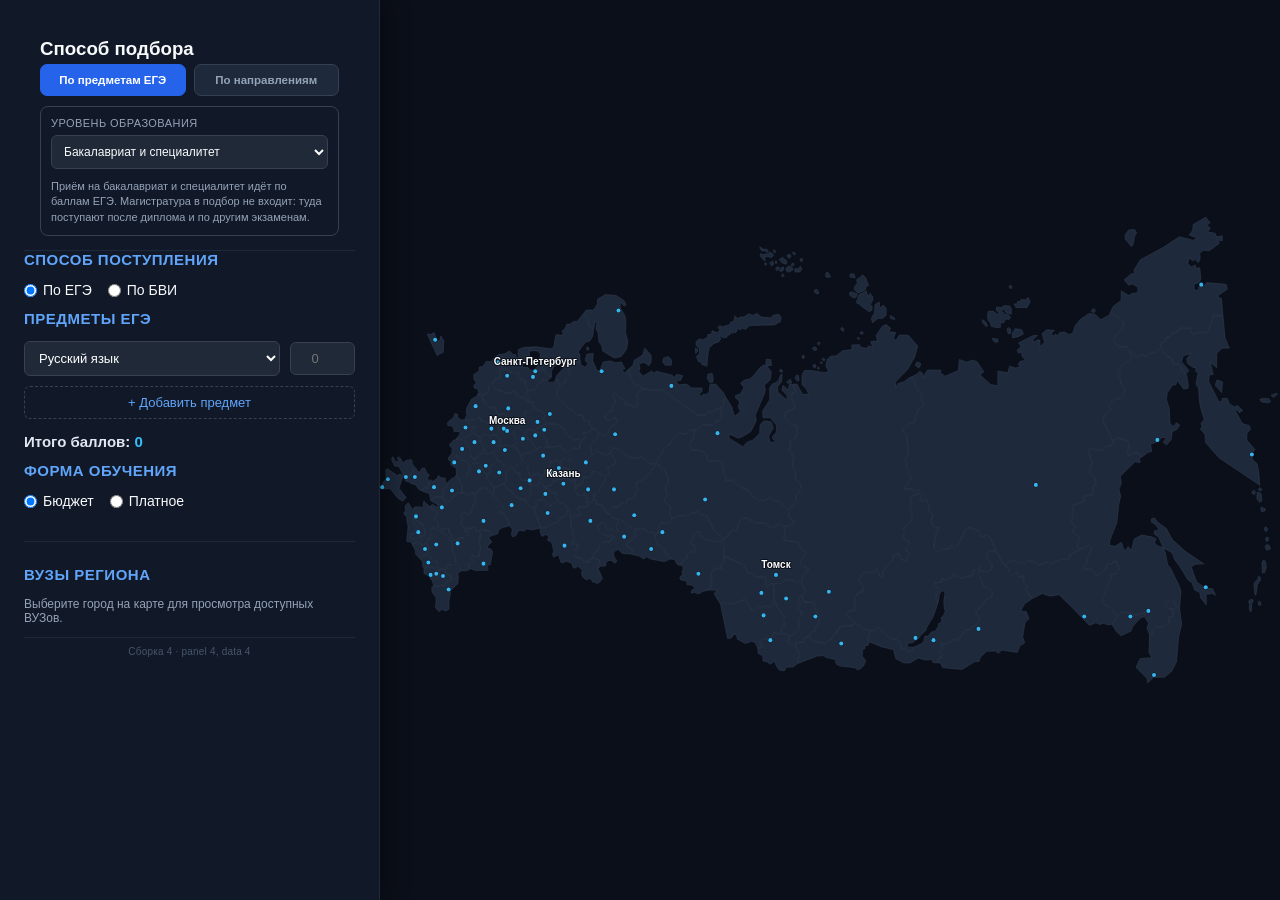
==== commit 61784879: "Add files via upload" ====
--- a/frontend/index.html
+++ b/frontend/index.html
@@ -4,7 +4,7 @@
     <meta charset="UTF-8">
     <meta name="viewport" content="width=device-width, initial-scale=1.0, maximum-scale=1.0, user-scalable=no, viewport-fit=cover">
     <title>Интерактивная карта ВУЗов России</title>
-    <link rel="stylesheet" href="styles.css">
+    <link rel="stylesheet" href="styles.css?v=4">
 </head>
 <body>
 
@@ -30,24 +30,38 @@
         </div>
 
         <div class="sidebar-scrollable-content">
-            <!-- Блок регистрации пользователя -->
-            <div class="auth-section">
-                <h3>Регистрация абитуриента</h3>
-                <div id="reg-form" style="display: flex; flex-direction: column; gap: 8px;">
-                    <div class="form-group">
-                        <label>ФИО / Логин</label>
-                        <input type="text" id="reg-name" class="form-input" placeholder="Иван Иванов">
-                    </div>
-                    <div class="form-group">
-                        <label>Email</label>
-                        <input type="email" id="reg-email" class="form-input" placeholder="student@example.ru">
-                    </div>
-                    <button class="btn-primary" onclick="handleRegister()">Сохранить данные</button>
+            <!-- Режим подбора вузов -->
+            <div class="pick-mode-section">
+                <h3>Способ подбора</h3>
+                <div class="pick-mode">
+                    <button type="button" id="pick-mode-subjects" class="pick-mode-btn is-active"
+                            onclick="setPickMode('subjects')">По предметам ЕГЭ</button>
+                    <button type="button" id="pick-mode-directions" class="pick-mode-btn"
+                            onclick="setPickMode('directions')">По направлениям</button>
                 </div>
-                <div id="reg-status" class="user-card" style="display: none;">
-                    <p><strong>Пользователь:</strong> <span id="user-display-name">-</span></p>
-                    <p><strong>Email:</strong> <span id="user-display-email">-</span></p>
-                    <button style="background:none; border:none; color:#ef4444; cursor:pointer; padding:0; margin-top:4px; font-size:11px;" onclick="handleLogout()">Сменить аккаунт</button>
+
+                <!-- Уровень образования общий для обоих режимов:
+                     список заполняет city-panel.js по данным города -->
+                <div class="pick-panel">
+                    <label class="pick-label" for="dir-level">Уровень образования</label>
+                    <select id="dir-level" class="pick-select" onchange="updateSidebarUnis()">
+                        <option value="">Бакалавриат и специалитет</option>
+                    </select>
+
+                    <div class="pick-hint">Приём на бакалавриат и специалитет идёт по баллам ЕГЭ.
+                        Магистратура в подбор не входит: туда поступают после диплома
+                        и по другим экзаменам.</div>
+                </div>
+
+                <!-- Показывается только в режиме «по направлениям» -->
+                <div id="direction-picker" class="pick-panel" style="display: none;">
+                    <label class="pick-label" for="dir-select">Направление подготовки</label>
+                    <select id="dir-select" class="pick-select">
+                        <option value="">— выберите направление —</option>
+                    </select>
+
+                    <div class="pick-hint">Выберите направление — панель покажет вузы города,
+                        где оно есть, и проходные баллы</div>
                 </div>
             </div>
 
@@ -94,6 +108,10 @@
                 <div id="sidebar-unis-list">
                     <p style="font-size: 12px; color: #94a3b8;">Выберите город на карте для просмотра доступных ВУЗов.</p>
                 </div>
+
+                <!-- Подпись сборки: помогает сразу увидеть, свежие ли файлы
+                     загрузил браузер. Заполняет city-panel.js. -->
+                <div id="build-stamp" class="build-stamp"></div>
             </div>
         </div>
     </div>
@@ -996,13 +1014,18 @@
 <div id="region-tooltip" class="region-tooltip"></div>
 
 <!-- Модуль данных карты для поддержки локального file:// протокола -->
-<script src="russia-map.js"></script>
+<!-- Версия сборки: по ней видно, какие файлы загрузил браузер.
+     Если номер в подписи внизу панели отличается — часть файлов устарела. -->
+<script>window.APP_BUILD = "4";</script>
+
+<script src="russia-map.js?v=4"></script>
 <!-- Основной скрипт логики и интерактива -->
-<script src="script.js"></script>
+<script src="script.js?v=4"></script>
 <!-- Данные вузов: база uniData + баллы и направления вузов Томска (из Vuzanet(1).xlsx) -->
-<script src="data.js"></script>
-<!-- Подгрузка тех же данных из data/*.json (правки в JSON видны сразу, без пересборки).
-     Если страница открыта как файл (file://), запрос невозможен — остаются данные из data.js. -->
-<script src="tomsk-loader.js"></script>
-</body>
-</html>
+<script src="data.js?v=4"></script>
+
+<!-- Логика панели: два режима подбора по данным из папки data/ -->
+<script src="city-panel.js?v=4"></script>
+
+<!-- Загрузка баз городов (data/spec_napr.json + data/<город>_2026.json) -->
+<script src="data-loader.js?v=4"></script>
--- a/frontend/styles.css
+++ b/frontend/styles.css
@@ -115,16 +115,18 @@
     transition: fill 0.15s ease, stroke 0.15s ease;
 }
 
+/* Жёлтого на карте нет: подсветка и выбор города — в синей гамме.
+   Наведение — светло-голубая точка, выбранный город — белая. */
 .city-dot:hover, .city-dot.is-hovered {
-    fill: #fbbf24 !important;
+    fill: #7dd3fc !important;
     stroke: #ffffff !important;
     stroke-width: 1.4px !important;
     opacity: 1 !important;
 }
 
 .city-dot.is-selected {
-    fill: #f59e0b !important;
-    stroke: #ffffff !important;
+    fill: #ffffff !important;
+    stroke: #38bdf8 !important;
     stroke-width: 1.8px !important;
     opacity: 1 !important;
 }
@@ -154,8 +156,9 @@
     font-weight: 600;
 }
 
+/* При наведении подпись только проявляется. Жёлтой она была раньше и спорила
+   с всплывающей подсказкой — одну и ту же строку было видно дважды. */
 .city-label:hover, .city-label.is-hovered {
-    fill: #fbbf24 !important;
     opacity: 1 !important;
 }
 
@@ -187,9 +190,12 @@
     backdrop-filter: blur(6px);
     border: 1px solid rgba(59, 130, 246, 0.5);
     color: #f8fafc;
-    padding: 3px 8px;
+    padding: 3px 7px;
     border-radius: 4px;
-    font-size: 11px;
+    /* Тот же шрифт, что у подписей в SVG: иначе название выводилось
+       двумя разными шрифтами на одном экране. */
+    font-family: -apple-system, BlinkMacSystemFont, "Segoe UI", Roboto, sans-serif;
+    font-size: 10px;
     font-weight: 600;
     box-shadow: 0 4px 14px rgba(0, 0, 0, 0.5);
     z-index: 9999;
@@ -237,76 +243,25 @@
 
 
 /* Стили формы сайдбара */
-.auth-section, .ege-section, .unis-section, .sidebar-section {
+.ege-section, .unis-section, .sidebar-section {
     margin-bottom: 24px;
     border-bottom: 1px solid #1f2937;
     padding-bottom: 20px;
 }
 
-.auth-section:last-child, .ege-section:last-child, .unis-section:last-child, .sidebar-section:last-child {
+.ege-section:last-child, .unis-section:last-child, .sidebar-section:last-child {
     border-bottom: none;
     margin-bottom: 0;
     padding-bottom: 0;
 }
 
-.auth-section h3, .ege-section h3, .unis-section h3, .sidebar-section h3 {
+.ege-section h3, .unis-section h3, .sidebar-section h3 {
     font-size: 15px;
     font-weight: 600;
     color: #60a5fa;
     margin-bottom: 14px;
     text-transform: uppercase;
     letter-spacing: 0.5px;
-}
-
-.form-group {
-    margin-bottom: 12px;
-}
-
-.form-group label {
-    display: block;
-    font-size: 12px;
-    color: #94a3b8;
-    margin-bottom: 4px;
-}
-
-.form-input, .form-group input {
-    width: 100%;
-    padding: 10px 14px;
-    background-color: #1f2937;
-    border: 1px solid #374151;
-    border-radius: 6px;
-    color: white;
-    font-size: 14px;
-    outline: none;
-    transition: border-color 0.2s;
-}
-
-.form-input:focus, .form-group input:focus {
-    border-color: #3b82f6;
-}
-
-.user-card {
-    background-color: #1f2937;
-    border: 1px solid #374151;
-    border-radius: 6px;
-    padding: 10px 12px;
-    font-size: 13px;
-}
-
-.btn-primary {
-    width: 100%;
-    padding: 10px;
-    background-color: #3b82f6;
-    color: white;
-    border: none;
-    border-radius: 6px;
-    font-weight: 600;
-    cursor: pointer;
-    transition: background-color 0.2s;
-}
-
-.btn-primary:hover {
-    background-color: #2563eb;
 }
 
 .study-type-group, .radio-group {
@@ -476,6 +431,186 @@
 .sidebar-scrollable-content {
     display: flex;
     flex-direction: column;
+}
+
+/* ============================================================================
+   Способ подбора: переключатель «по предметам» / «по направлениям»
+   ========================================================================== */
+
+.pick-mode-section {
+    padding: 14px 16px;
+    border-bottom: 1px solid #1e293b;
+}
+
+.pick-mode {
+    display: flex;
+    gap: 8px;
+    margin-top: 4px;
+}
+
+.pick-mode-btn {
+    flex: 1;
+    padding: 9px 6px;
+    background: #1e293b;
+    color: #94a3b8;
+    border: 1px solid #334155;
+    border-radius: 7px;
+    font-size: 11.5px;
+    font-weight: 600;
+    cursor: pointer;
+    transition: background .15s, color .15s, border-color .15s;
+}
+
+.pick-mode-btn:hover {
+    color: #e2e8f0;
+    border-color: #475569;
+}
+
+.pick-mode-btn.is-active {
+    background: #2563eb;
+    border-color: #2563eb;
+    color: #ffffff;
+}
+
+/* Выпадающие списки направлений */
+.pick-panel {
+    margin-top: 10px;
+    padding: 10px;
+    background: #111827;
+    border: 1px solid #374151;
+    border-radius: 8px;
+}
+
+.pick-label {
+    display: block;
+    font-size: 11px;
+    text-transform: uppercase;
+    letter-spacing: .04em;
+    color: #94a3b8;
+    margin-bottom: 6px;
+}
+
+.pick-select {
+    width: 100%;
+    padding: 8px;
+    background: #1f2937;
+    color: #f8fafc;
+    border: 1px solid #374151;
+    border-radius: 6px;
+    font-size: 12px;
+    margin-bottom: 8px;
+}
+
+.pick-hint {
+    margin-top: 2px;
+    font-size: 11px;
+    color: #94a3b8;
+    line-height: 1.4;
+}
+
+/* Ярлык уровня образования рядом с названием направления */
+.level-tag {
+    display: inline-block;
+    margin-left: 5px;
+    padding: 0 5px;
+    border: 1px solid #334155;
+    border-radius: 3px;
+    font-size: 9.5px;
+    font-weight: 600;
+    color: #94a3b8;
+    text-transform: uppercase;
+    letter-spacing: .03em;
+    vertical-align: 1px;
+    white-space: nowrap;
+}
+
+/* Подпись сборки внизу панели */
+.build-stamp {
+    margin-top: 12px;
+    padding-top: 8px;
+    border-top: 1px solid #1e293b;
+    font-size: 10px;
+    color: #475569;
+    text-align: center;
+    letter-spacing: .02em;
+}
+
+.build-stamp.is-stale {
+    color: #fca5a5;
+    font-weight: 600;
+}
+
+/* Предупреждение: предметы ЕГЭ не подходят под выбранное направление */
+.city-warn {
+    margin: 10px 0 0;
+    padding: 9px 11px;
+    background: rgba(248, 113, 113, .1);
+    border-left: 3px solid #f87171;
+    border-radius: 4px;
+    font-size: 11.5px;
+    color: #fca5a5;
+    line-height: 1.55;
+}
+
+.city-warn strong {
+    color: #fecaca;
+}
+
+/* Сводка и служебные строки панели */
+.city-summary {
+    margin: 0 0 10px;
+    padding: 8px 10px;
+    background: #1e293b;
+    border-left: 3px solid #3b82f6;
+    border-radius: 4px;
+    font-size: 12px;
+    color: #cbd5e1;
+    line-height: 1.5;
+}
+
+.city-count {
+    margin: 0 0 8px;
+    font-size: 11px;
+    color: #94a3b8;
+}
+
+.city-empty {
+    margin: 0;
+    padding: 12px;
+    background: #1e293b;
+    border: 1px dashed #334155;
+    border-radius: 8px;
+    font-size: 12px;
+    color: #94a3b8;
+    text-align: center;
+    line-height: 1.5;
+}
+
+.city-none {
+    color: #94a3b8;
+    font-style: italic;
+}
+
+.city-more {
+    color: #64748b;
+    font-style: italic;
+}
+
+/* Пояснение под списком: почему программ показано меньше, чем в базе */
+.city-note {
+    margin: 10px 0 0;
+    padding: 8px 10px;
+    background: #111827;
+    border-left: 3px solid #475569;
+    border-radius: 4px;
+    font-size: 11px;
+    color: #94a3b8;
+    line-height: 1.5;
+}
+
+.badge-bvi {
+    background: rgba(16, 185, 129, .15);
+    color: #10b981;
 }
 
 /* Планшеты и компактные ноутбуки (769px - 1024px) */
@@ -660,11 +795,11 @@
 
     
     /* Поля ввода без авто-зума Safari */
-    .form-input, .form-group input, .ege-field select, .ege-field input {
+    .ege-field select, .ege-field input {
         font-size: 16px !important;
     }
 
-    .btn-primary, .btn-add-subject {
+    .btn-add-subject {
         min-height: 42px;
     }
 }
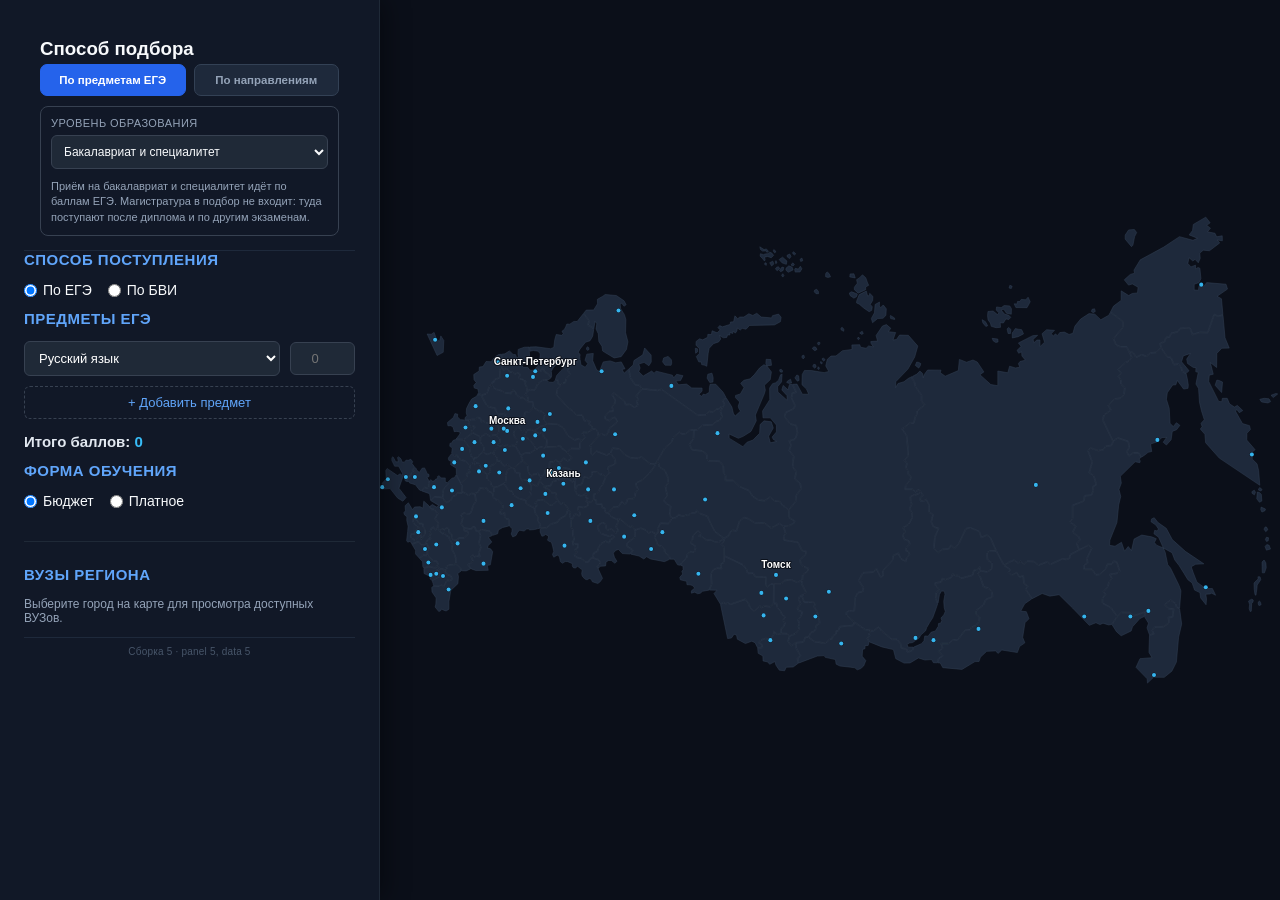
==== commit 0688f27d: "Add files via upload" ====
--- a/frontend/index.html
+++ b/frontend/index.html
@@ -4,7 +4,7 @@
     <meta charset="UTF-8">
     <meta name="viewport" content="width=device-width, initial-scale=1.0, maximum-scale=1.0, user-scalable=no, viewport-fit=cover">
     <title>Интерактивная карта ВУЗов России</title>
-    <link rel="stylesheet" href="styles.css?v=4">
+    <link rel="stylesheet" href="styles.css?v=5">
 </head>
 <body>
 
@@ -1016,16 +1016,17 @@
 <!-- Модуль данных карты для поддержки локального file:// протокола -->
 <!-- Версия сборки: по ней видно, какие файлы загрузил браузер.
      Если номер в подписи внизу панели отличается — часть файлов устарела. -->
-<script>window.APP_BUILD = "4";</script>
-
-<script src="russia-map.js?v=4"></script>
+<script>window.APP_BUILD = "5";</script>
+
+<script src="russia-map.js?v=5"></script>
 <!-- Основной скрипт логики и интерактива -->
-<script src="script.js?v=4"></script>
-<!-- Данные вузов: база uniData + баллы и направления вузов Томска (из Vuzanet(1).xlsx) -->
-<script src="data.js?v=4"></script>
+<script src="script.js?v=5"></script>
+<!-- Базы четырёх городов лежат в папке data/ и подгружаются через data-loader.js.
+     Прежней сводной базы data.js (uniData) больше нет: данные есть только
+     по Москве, Санкт-Петербургу, Казани и Томску. -->
 
 <!-- Логика панели: два режима подбора по данным из папки data/ -->
-<script src="city-panel.js?v=4"></script>
+<script src="city-panel.js?v=5"></script>
 
 <!-- Загрузка баз городов (data/spec_napr.json + data/<город>_2026.json) -->
-<script src="data-loader.js?v=4"></script>
+<script src="data-loader.js?v=5"></script>
